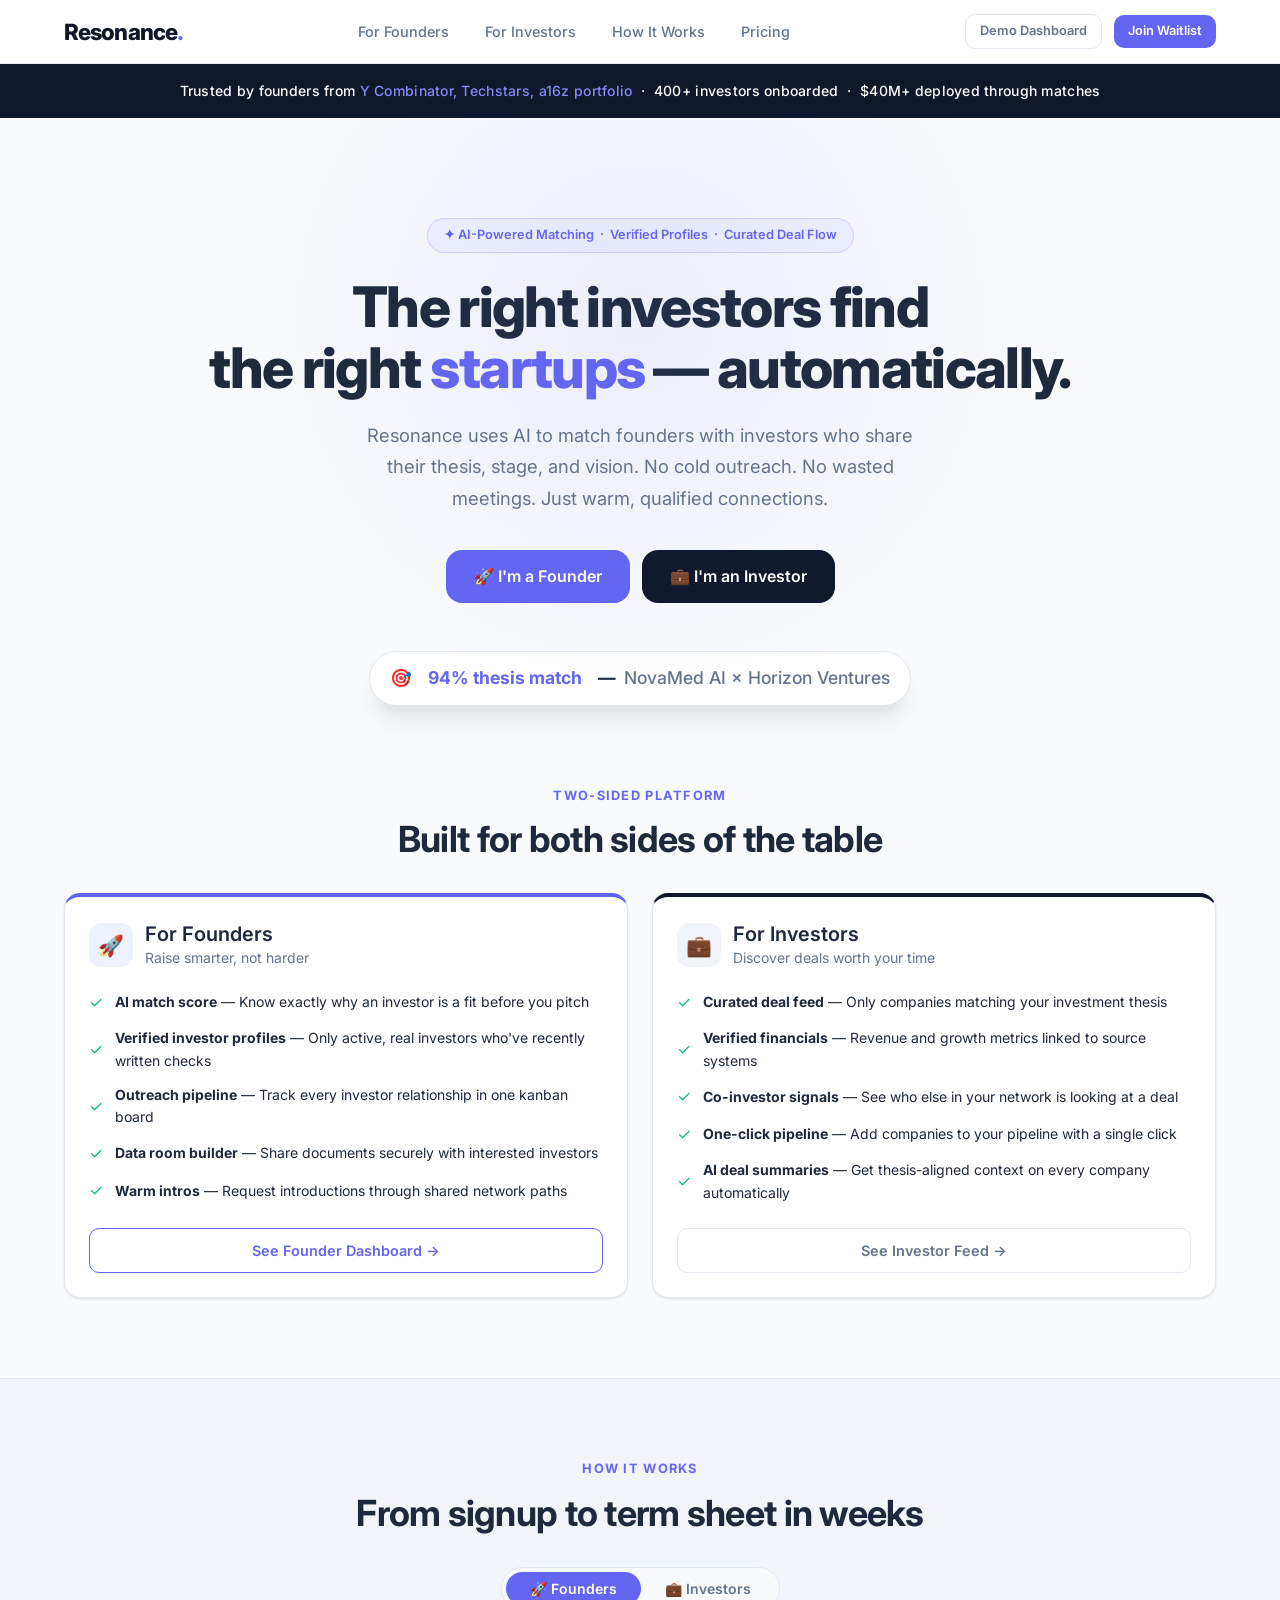
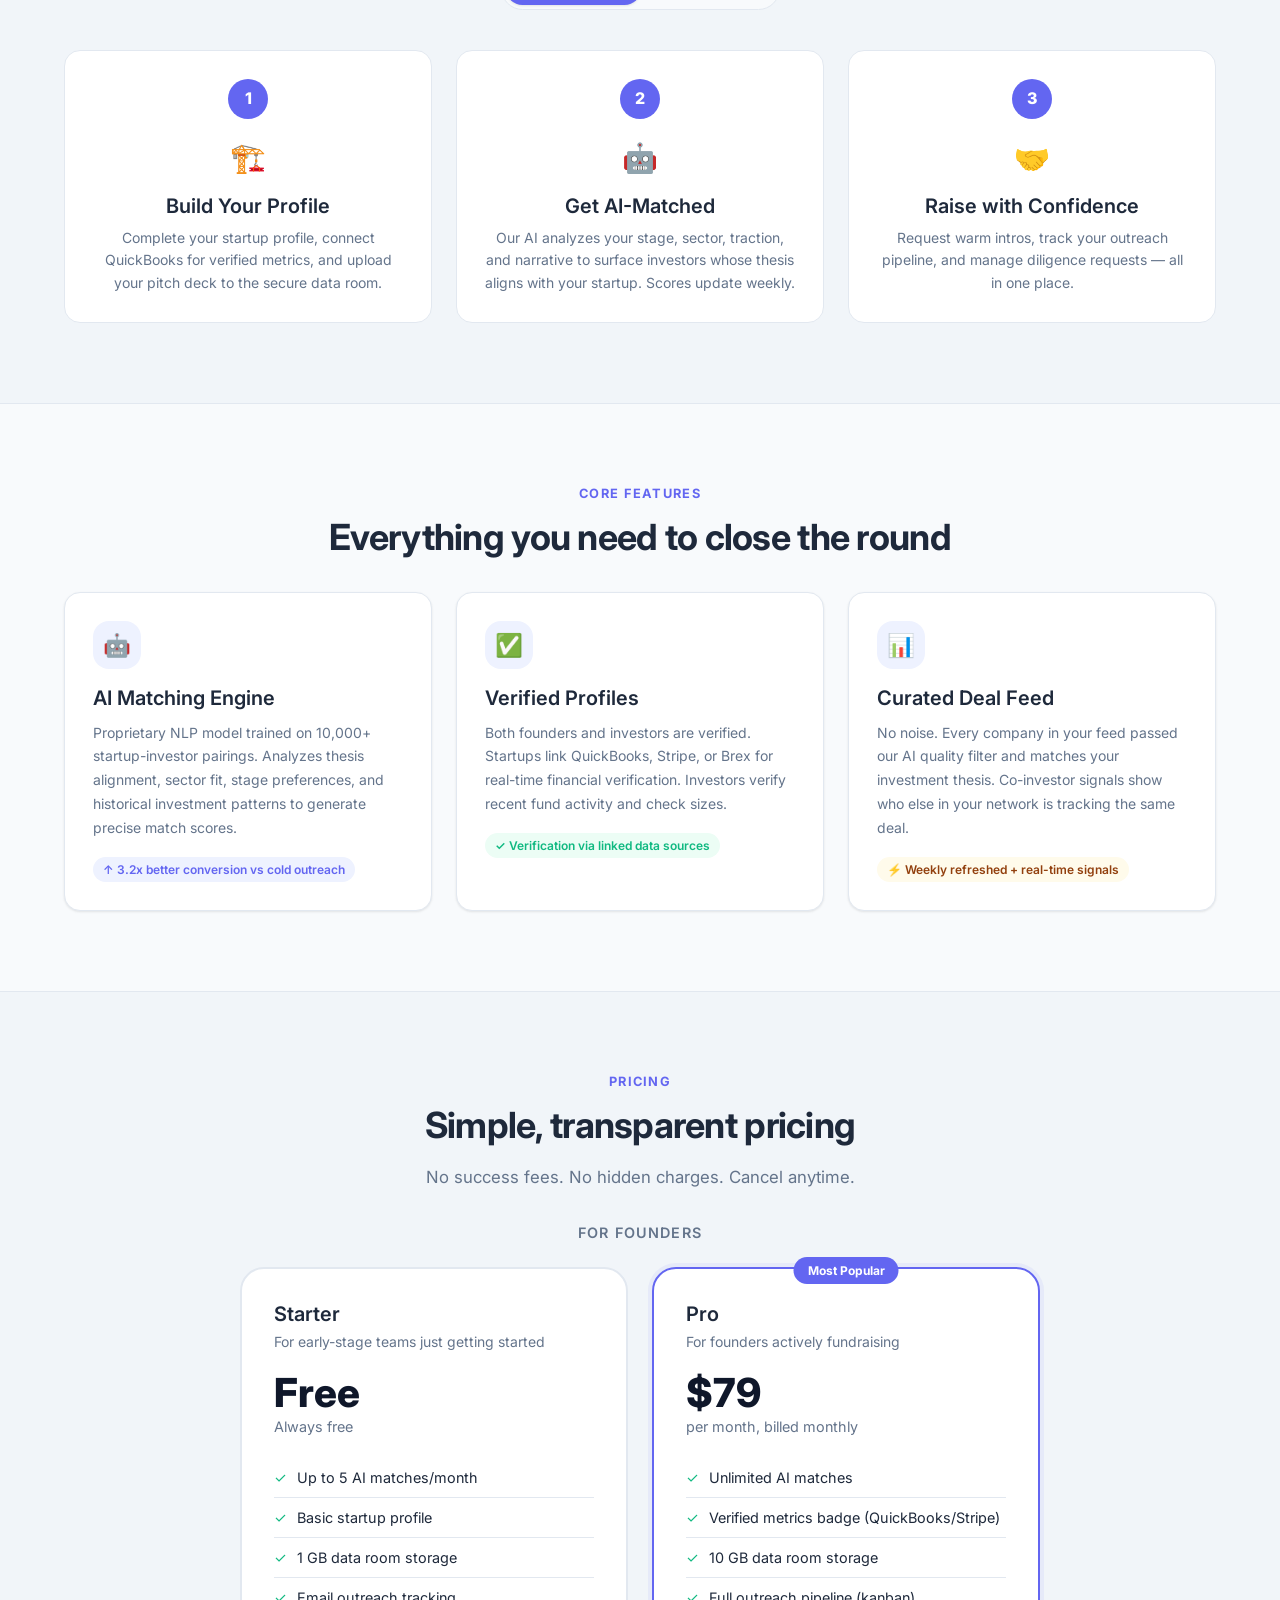
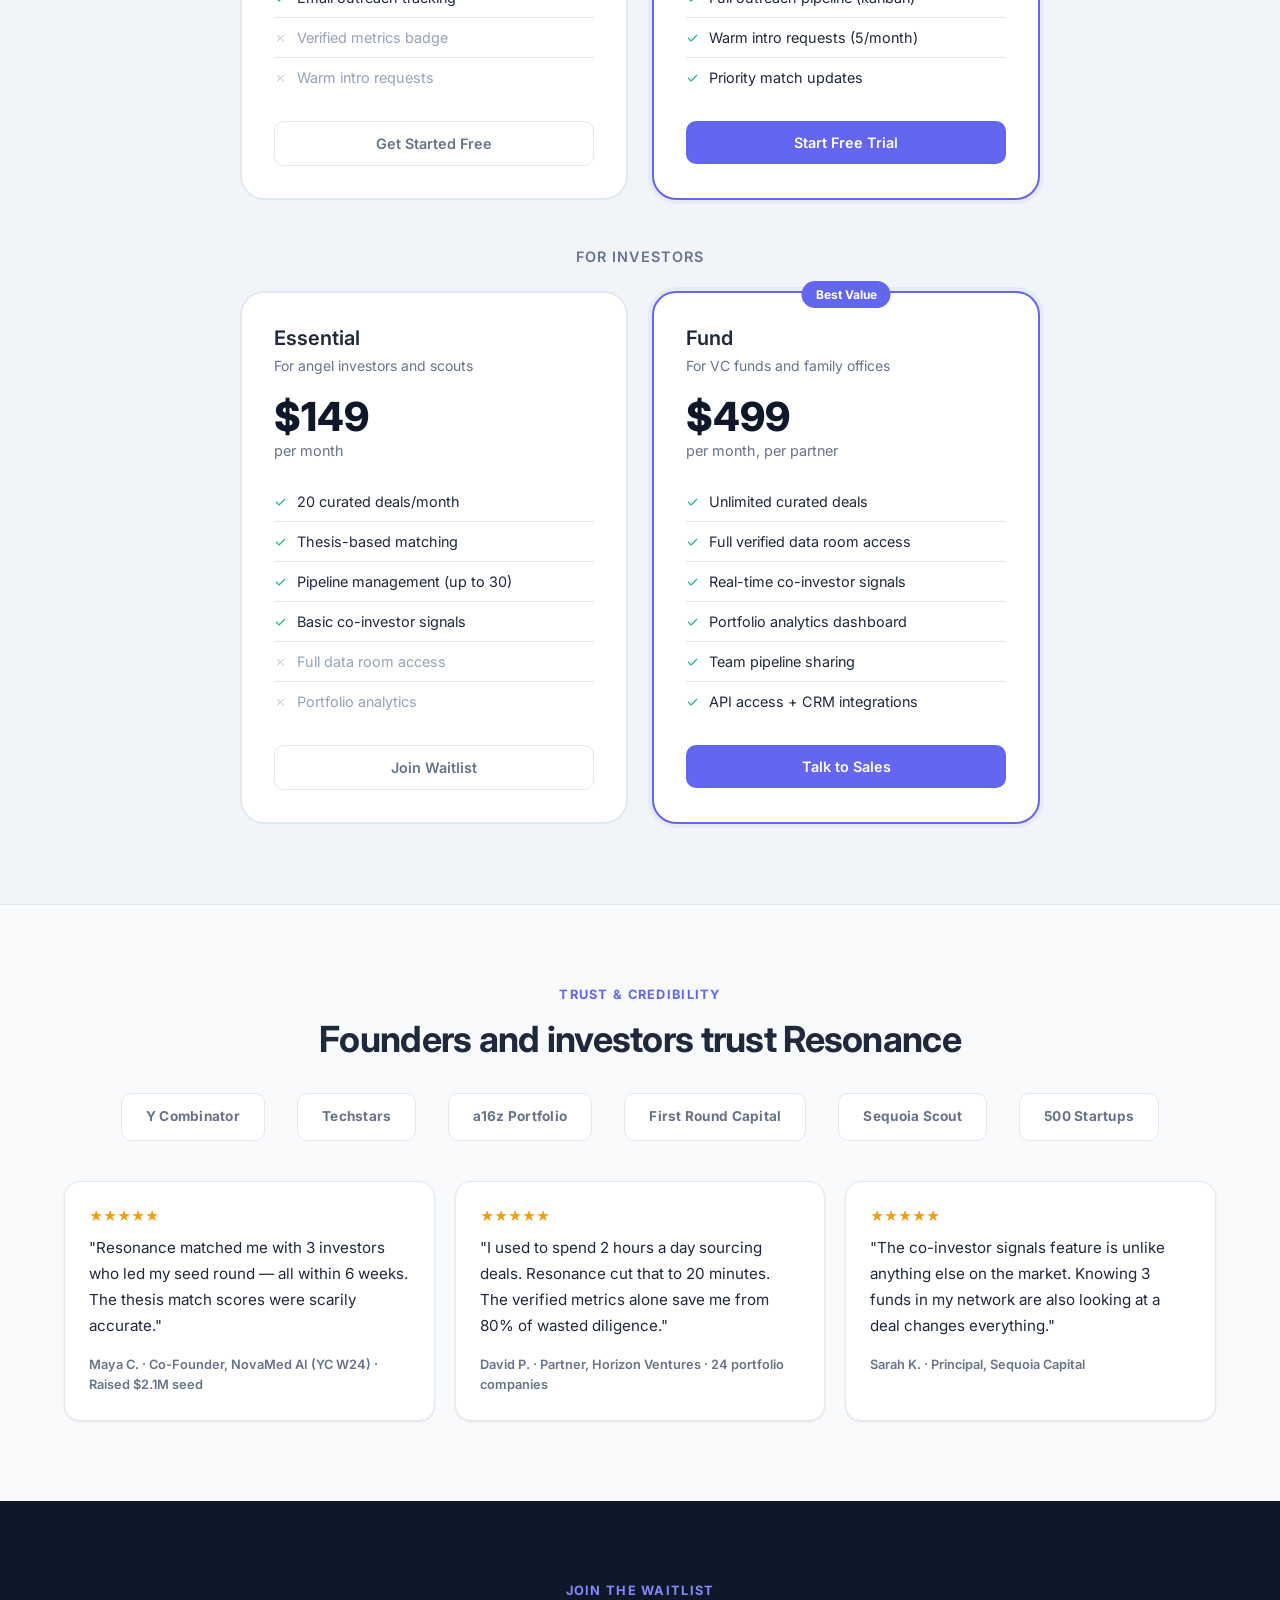
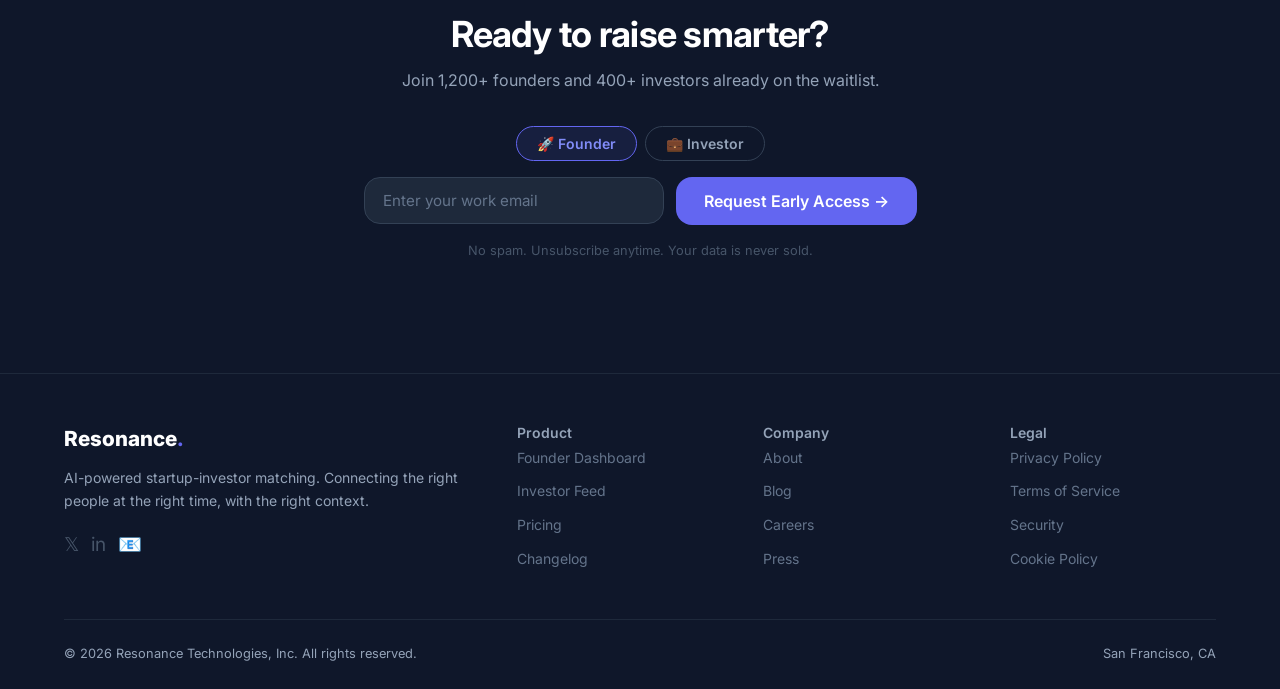
==== index.html @ 91c0ca00 "Initial commit: Resonance prototype" ====
<!DOCTYPE html>
<html lang="en">
<head>
  <meta charset="UTF-8" />
  <meta name="viewport" content="width=device-width, initial-scale=1.0" />
  <title>Resonance — AI-Powered Startup-Investor Matching</title>
  <link rel="stylesheet" href="css/styles.css" />
</head>
<body>

<!-- ====== NAVBAR ====== -->
<nav class="topnav">
  <div class="container topnav-inner">
    <a href="index.html" class="logo">Resonance<span>.</span></a>
    <div class="nav-links">
      <a href="#founders">For Founders</a>
      <a href="#investors">For Investors</a>
      <a href="#how-it-works">How It Works</a>
      <a href="#pricing">Pricing</a>
    </div>
    <div class="flex gap-3 items-center">
      <a href="founder-dashboard.html" class="btn btn-ghost btn-sm">Demo Dashboard</a>
      <a href="#waitlist" class="btn btn-primary btn-sm">Join Waitlist</a>
    </div>
  </div>
</nav>

<!-- ====== SOCIAL PROOF BAR ====== -->
<div class="social-proof">
  Trusted by founders from <span>Y Combinator, Techstars, a16z portfolio</span> &nbsp;·&nbsp; 400+ investors onboarded &nbsp;·&nbsp; $40M+ deployed through matches
</div>

<!-- ====== HERO ====== -->
<section class="hero">
  <div class="container">
    <div class="hero-badge">
      ✦ AI-Powered Matching &nbsp;·&nbsp; Verified Profiles &nbsp;·&nbsp; Curated Deal Flow
    </div>
    <h1 class="hero-headline">
      The right investors find<br/>
      the right <span class="highlight">startups</span> — automatically.
    </h1>
    <p class="hero-sub">
      Resonance uses AI to match founders with investors who share their thesis, stage, and vision. No cold outreach. No wasted meetings. Just warm, qualified connections.
    </p>
    <div class="hero-cta">
      <a href="founder-dashboard.html" class="btn btn-primary btn-lg">
        🚀 I'm a Founder
      </a>
      <a href="investor-feed.html" class="btn btn-primary-dark btn-lg">
        💼 I'm an Investor
      </a>
    </div>
    <div style="display:flex; justify-content:center;">
      <div class="match-badge-anim">
        🎯 &nbsp;<span style="color:#6366F1">94% thesis match</span>&nbsp; — <span style="font-weight:500; color:#64748B">NovaMed AI × Horizon Ventures</span>
      </div>
    </div>
  </div>
</section>

<!-- ====== TWO-SIDED VALUE PROPS ====== -->
<section class="section" id="founders" style="padding-top:0;">
  <div class="container">
    <div class="text-center mb-8">
      <div class="section-label">Two-sided platform</div>
      <h2 class="section-title">Built for both sides of the table</h2>
    </div>
    <div class="split-grid" id="investors">
      <!-- Founders Card -->
      <div class="card" style="border-top: 4px solid #6366F1;">
        <div style="display:flex; align-items:center; gap:12px; margin-bottom:20px;">
          <div style="width:44px;height:44px;background:#EEF2FF;border-radius:12px;display:flex;align-items:center;justify-content:center;font-size:1.3rem;">🚀</div>
          <div>
            <h3>For Founders</h3>
            <p class="text-muted text-sm">Raise smarter, not harder</p>
          </div>
        </div>
        <ul style="display:flex;flex-direction:column;gap:12px;">
          <li class="flex gap-3 items-center">
            <span style="color:#10B981;font-size:1rem;">✓</span>
            <span class="text-sm"><strong>AI match score</strong> — Know exactly why an investor is a fit before you pitch</span>
          </li>
          <li class="flex gap-3 items-center">
            <span style="color:#10B981;font-size:1rem;">✓</span>
            <span class="text-sm"><strong>Verified investor profiles</strong> — Only active, real investors who've recently written checks</span>
          </li>
          <li class="flex gap-3 items-center">
            <span style="color:#10B981;font-size:1rem;">✓</span>
            <span class="text-sm"><strong>Outreach pipeline</strong> — Track every investor relationship in one kanban board</span>
          </li>
          <li class="flex gap-3 items-center">
            <span style="color:#10B981;font-size:1rem;">✓</span>
            <span class="text-sm"><strong>Data room builder</strong> — Share documents securely with interested investors</span>
          </li>
          <li class="flex gap-3 items-center">
            <span style="color:#10B981;font-size:1rem;">✓</span>
            <span class="text-sm"><strong>Warm intros</strong> — Request introductions through shared network paths</span>
          </li>
        </ul>
        <div style="margin-top:24px;">
          <a href="founder-dashboard.html" class="btn btn-outline w-full" style="justify-content:center;">See Founder Dashboard →</a>
        </div>
      </div>

      <!-- Investors Card -->
      <div class="card" style="border-top: 4px solid #0F172A;">
        <div style="display:flex; align-items:center; gap:12px; margin-bottom:20px;">
          <div style="width:44px;height:44px;background:#F1F5F9;border-radius:12px;display:flex;align-items:center;justify-content:center;font-size:1.3rem;">💼</div>
          <div>
            <h3>For Investors</h3>
            <p class="text-muted text-sm">Discover deals worth your time</p>
          </div>
        </div>
        <ul style="display:flex;flex-direction:column;gap:12px;">
          <li class="flex gap-3 items-center">
            <span style="color:#10B981;font-size:1rem;">✓</span>
            <span class="text-sm"><strong>Curated deal feed</strong> — Only companies matching your investment thesis</span>
          </li>
          <li class="flex gap-3 items-center">
            <span style="color:#10B981;font-size:1rem;">✓</span>
            <span class="text-sm"><strong>Verified financials</strong> — Revenue and growth metrics linked to source systems</span>
          </li>
          <li class="flex gap-3 items-center">
            <span style="color:#10B981;font-size:1rem;">✓</span>
            <span class="text-sm"><strong>Co-investor signals</strong> — See who else in your network is looking at a deal</span>
          </li>
          <li class="flex gap-3 items-center">
            <span style="color:#10B981;font-size:1rem;">✓</span>
            <span class="text-sm"><strong>One-click pipeline</strong> — Add companies to your pipeline with a single click</span>
          </li>
          <li class="flex gap-3 items-center">
            <span style="color:#10B981;font-size:1rem;">✓</span>
            <span class="text-sm"><strong>AI deal summaries</strong> — Get thesis-aligned context on every company automatically</span>
          </li>
        </ul>
        <div style="margin-top:24px;">
          <a href="investor-feed.html" class="btn btn-ghost w-full" style="justify-content:center;">See Investor Feed →</a>
        </div>
      </div>
    </div>
  </div>
</section>

<!-- ====== HOW IT WORKS ====== -->
<section class="section" id="how-it-works" style="background:#F1F5F9; border-top:1px solid #E2E8F0; border-bottom:1px solid #E2E8F0;">
  <div class="container">
    <div class="text-center mb-8">
      <div class="section-label">How it works</div>
      <h2 class="section-title">From signup to term sheet in weeks</h2>
    </div>

    <div class="how-it-works-toggle">
      <button class="toggle-btn active" data-target="founder-steps">🚀 Founders</button>
      <button class="toggle-btn" data-target="investor-steps">💼 Investors</button>
    </div>

    <!-- Founder Steps -->
    <div class="how-steps steps-grid" id="founder-steps">
      <div class="step-card">
        <div class="step-number">1</div>
        <div style="font-size:1.8rem;margin-bottom:12px;">🏗️</div>
        <h3 style="margin-bottom:8px;">Build Your Profile</h3>
        <p class="text-sm text-muted">Complete your startup profile, connect QuickBooks for verified metrics, and upload your pitch deck to the secure data room.</p>
      </div>
      <div class="step-card">
        <div class="step-number">2</div>
        <div style="font-size:1.8rem;margin-bottom:12px;">🤖</div>
        <h3 style="margin-bottom:8px;">Get AI-Matched</h3>
        <p class="text-sm text-muted">Our AI analyzes your stage, sector, traction, and narrative to surface investors whose thesis aligns with your startup. Scores update weekly.</p>
      </div>
      <div class="step-card">
        <div class="step-number">3</div>
        <div style="font-size:1.8rem;margin-bottom:12px;">🤝</div>
        <h3 style="margin-bottom:8px;">Raise with Confidence</h3>
        <p class="text-sm text-muted">Request warm intros, track your outreach pipeline, and manage diligence requests — all in one place.</p>
      </div>
    </div>

    <!-- Investor Steps -->
    <div class="how-steps steps-grid hidden" id="investor-steps">
      <div class="step-card">
        <div class="step-number">1</div>
        <div style="font-size:1.8rem;margin-bottom:12px;">📋</div>
        <h3 style="margin-bottom:8px;">Define Your Thesis</h3>
        <p class="text-sm text-muted">Set your investment parameters: stage, sector, geography, check size, and deal preferences. Resonance learns your taste over time.</p>
      </div>
      <div class="step-card">
        <div class="step-number">2</div>
        <div style="font-size:1.8rem;margin-bottom:12px;">📥</div>
        <h3 style="margin-bottom:8px;">Receive Curated Deals</h3>
        <p class="text-sm text-muted">Each week your feed refreshes with pre-screened, thesis-matched startups. Verified financials mean no more unverified claims.</p>
      </div>
      <div class="step-card">
        <div class="step-number">3</div>
        <div style="font-size:1.8rem;margin-bottom:12px;">⚡</div>
        <h3 style="margin-bottom:8px;">Move Fast on Deals</h3>
        <p class="text-sm text-muted">One-click pipeline management, co-investor signals, and integrated data rooms let you go from discovery to term sheet faster than ever.</p>
      </div>
    </div>
  </div>
</section>

<!-- ====== FEATURES ====== -->
<section class="section">
  <div class="container">
    <div class="text-center mb-8">
      <div class="section-label">Core Features</div>
      <h2 class="section-title">Everything you need to close the round</h2>
    </div>
    <div class="feature-grid">
      <div class="feature-card">
        <div class="feature-icon">🤖</div>
        <h3 style="margin-bottom:10px;">AI Matching Engine</h3>
        <p class="text-sm text-muted" style="line-height:1.7;">Proprietary NLP model trained on 10,000+ startup-investor pairings. Analyzes thesis alignment, sector fit, stage preferences, and historical investment patterns to generate precise match scores.</p>
        <div class="mt-4">
          <span class="badge badge-accent">↑ 3.2x better conversion vs cold outreach</span>
        </div>
      </div>
      <div class="feature-card">
        <div class="feature-icon">✅</div>
        <h3 style="margin-bottom:10px;">Verified Profiles</h3>
        <p class="text-sm text-muted" style="line-height:1.7;">Both founders and investors are verified. Startups link QuickBooks, Stripe, or Brex for real-time financial verification. Investors verify recent fund activity and check sizes.</p>
        <div class="mt-4">
          <span class="badge badge-verified">✓ Verification via linked data sources</span>
        </div>
      </div>
      <div class="feature-card">
        <div class="feature-icon">📊</div>
        <h3 style="margin-bottom:10px;">Curated Deal Feed</h3>
        <p class="text-sm text-muted" style="line-height:1.7;">No noise. Every company in your feed passed our AI quality filter and matches your investment thesis. Co-investor signals show who else in your network is tracking the same deal.</p>
        <div class="mt-4">
          <span class="badge badge-amber">⚡ Weekly refreshed + real-time signals</span>
        </div>
      </div>
    </div>
  </div>
</section>

<!-- ====== PRICING ====== -->
<section class="section" id="pricing" style="background:#F1F5F9; border-top:1px solid #E2E8F0; border-bottom:1px solid #E2E8F0;">
  <div class="container">
    <div class="text-center mb-8">
      <div class="section-label">Pricing</div>
      <h2 class="section-title">Simple, transparent pricing</h2>
      <p class="section-sub" style="margin:0 auto;">No success fees. No hidden charges. Cancel anytime.</p>
    </div>

    <!-- Founder Pricing -->
    <div style="margin-bottom:48px;">
      <h3 style="text-align:center; margin-bottom:24px; color:#64748B; font-size:0.9rem; text-transform:uppercase; letter-spacing:0.08em;">For Founders</h3>
      <div class="pricing-grid">
        <div class="pricing-card">
          <div class="mb-4">
            <h3 style="margin-bottom:4px;">Starter</h3>
            <p class="text-muted text-sm">For early-stage teams just getting started</p>
          </div>
          <div style="margin:20px 0;">
            <span class="price-amount">Free</span>
            <p class="price-period">Always free</p>
          </div>
          <ul class="pricing-features mb-6">
            <li><span class="check">✓</span> Up to 5 AI matches/month</li>
            <li><span class="check">✓</span> Basic startup profile</li>
            <li><span class="check">✓</span> 1 GB data room storage</li>
            <li><span class="check">✓</span> Email outreach tracking</li>
            <li style="color:#94A3B8;"><span style="color:#CBD5E1;">✗</span> Verified metrics badge</li>
            <li style="color:#94A3B8;"><span style="color:#CBD5E1;">✗</span> Warm intro requests</li>
          </ul>
          <a href="#waitlist" class="btn btn-ghost w-full" style="justify-content:center;">Get Started Free</a>
        </div>

        <div class="pricing-card featured">
          <div class="pricing-badge">Most Popular</div>
          <div class="mb-4">
            <h3 style="margin-bottom:4px;">Pro</h3>
            <p class="text-muted text-sm">For founders actively fundraising</p>
          </div>
          <div style="margin:20px 0;">
            <span class="price-amount">$79</span>
            <p class="price-period">per month, billed monthly</p>
          </div>
          <ul class="pricing-features mb-6">
            <li><span class="check">✓</span> Unlimited AI matches</li>
            <li><span class="check">✓</span> Verified metrics badge (QuickBooks/Stripe)</li>
            <li><span class="check">✓</span> 10 GB data room storage</li>
            <li><span class="check">✓</span> Full outreach pipeline (kanban)</li>
            <li><span class="check">✓</span> Warm intro requests (5/month)</li>
            <li><span class="check">✓</span> Priority match updates</li>
          </ul>
          <a href="#waitlist" class="btn btn-primary w-full" style="justify-content:center;">Start Free Trial</a>
        </div>
      </div>
    </div>

    <!-- Investor Pricing -->
    <div>
      <h3 style="text-align:center; margin-bottom:24px; color:#64748B; font-size:0.9rem; text-transform:uppercase; letter-spacing:0.08em;">For Investors</h3>
      <div class="pricing-grid">
        <div class="pricing-card">
          <div class="mb-4">
            <h3 style="margin-bottom:4px;">Essential</h3>
            <p class="text-muted text-sm">For angel investors and scouts</p>
          </div>
          <div style="margin:20px 0;">
            <span class="price-amount">$149</span>
            <p class="price-period">per month</p>
          </div>
          <ul class="pricing-features mb-6">
            <li><span class="check">✓</span> 20 curated deals/month</li>
            <li><span class="check">✓</span> Thesis-based matching</li>
            <li><span class="check">✓</span> Pipeline management (up to 30)</li>
            <li><span class="check">✓</span> Basic co-investor signals</li>
            <li style="color:#94A3B8;"><span style="color:#CBD5E1;">✗</span> Full data room access</li>
            <li style="color:#94A3B8;"><span style="color:#CBD5E1;">✗</span> Portfolio analytics</li>
          </ul>
          <a href="#waitlist" class="btn btn-ghost w-full" style="justify-content:center;">Join Waitlist</a>
        </div>

        <div class="pricing-card featured">
          <div class="pricing-badge">Best Value</div>
          <div class="mb-4">
            <h3 style="margin-bottom:4px;">Fund</h3>
            <p class="text-muted text-sm">For VC funds and family offices</p>
          </div>
          <div style="margin:20px 0;">
            <span class="price-amount">$499</span>
            <p class="price-period">per month, per partner</p>
          </div>
          <ul class="pricing-features mb-6">
            <li><span class="check">✓</span> Unlimited curated deals</li>
            <li><span class="check">✓</span> Full verified data room access</li>
            <li><span class="check">✓</span> Real-time co-investor signals</li>
            <li><span class="check">✓</span> Portfolio analytics dashboard</li>
            <li><span class="check">✓</span> Team pipeline sharing</li>
            <li><span class="check">✓</span> API access + CRM integrations</li>
          </ul>
          <a href="#waitlist" class="btn btn-primary w-full" style="justify-content:center;">Talk to Sales</a>
        </div>
      </div>
    </div>
  </div>
</section>

<!-- ====== TRUST SECTION ====== -->
<section class="section">
  <div class="container">
    <div class="text-center mb-8">
      <div class="section-label">Trust & Credibility</div>
      <h2 class="section-title">Founders and investors trust Resonance</h2>
    </div>

    <div class="trust-logos">
      <div class="trust-logo-item">Y Combinator</div>
      <div class="trust-logo-item">Techstars</div>
      <div class="trust-logo-item">a16z Portfolio</div>
      <div class="trust-logo-item">First Round Capital</div>
      <div class="trust-logo-item">Sequoia Scout</div>
      <div class="trust-logo-item">500 Startups</div>
    </div>

    <div class="quotes-grid">
      <div class="quote-card">
        <div class="quote-stars">★★★★★</div>
        <p class="quote-text">"Resonance matched me with 3 investors who led my seed round — all within 6 weeks. The thesis match scores were scarily accurate."</p>
        <p class="quote-author">Maya C. · Co-Founder, NovaMed AI (YC W24) · Raised $2.1M seed</p>
      </div>
      <div class="quote-card">
        <div class="quote-stars">★★★★★</div>
        <p class="quote-text">"I used to spend 2 hours a day sourcing deals. Resonance cut that to 20 minutes. The verified metrics alone save me from 80% of wasted diligence."</p>
        <p class="quote-author">David P. · Partner, Horizon Ventures · 24 portfolio companies</p>
      </div>
      <div class="quote-card">
        <div class="quote-stars">★★★★★</div>
        <p class="quote-text">"The co-investor signals feature is unlike anything else on the market. Knowing 3 funds in my network are also looking at a deal changes everything."</p>
        <p class="quote-author">Sarah K. · Principal, Sequoia Capital</p>
      </div>
    </div>
  </div>
</section>

<!-- ====== WAITLIST CTA ====== -->
<section class="waitlist-section" id="waitlist">
  <div class="container">
    <div class="section-label" style="color:#818CF8;">Join the waitlist</div>
    <h2>Ready to raise smarter?</h2>
    <p>Join 1,200+ founders and 400+ investors already on the waitlist.</p>

    <div style="margin-bottom:16px;">
      <div class="waitlist-role-btns">
        <button class="waitlist-role-btn active">🚀 Founder</button>
        <button class="waitlist-role-btn">💼 Investor</button>
      </div>
    </div>

    <form id="waitlist-form" class="waitlist-form">
      <input
        type="email"
        class="waitlist-input"
        placeholder="Enter your work email"
        required
      />
      <button type="submit" class="btn btn-primary btn-lg">
        Request Early Access →
      </button>
    </form>

    <p style="margin-top:16px; font-size:0.8rem; color:#475569;">
      No spam. Unsubscribe anytime. Your data is never sold.
    </p>
  </div>
</section>

<!-- ====== FOOTER ====== -->
<footer class="footer">
  <div class="container">
    <div class="footer-grid">
      <div>
        <div class="footer-logo">Resonance<span>.</span></div>
        <p class="footer-desc">AI-powered startup-investor matching. Connecting the right people at the right time, with the right context.</p>
        <div class="flex gap-3">
          <a href="#" style="color:#475569;font-size:1.2rem;">𝕏</a>
          <a href="#" style="color:#475569;font-size:1.2rem;">in</a>
          <a href="#" style="color:#475569;font-size:1.2rem;">📧</a>
        </div>
      </div>
      <div>
        <h5>Product</h5>
        <ul class="footer-links">
          <li><a href="founder-dashboard.html">Founder Dashboard</a></li>
          <li><a href="investor-feed.html">Investor Feed</a></li>
          <li><a href="#pricing">Pricing</a></li>
          <li><a href="#">Changelog</a></li>
        </ul>
      </div>
      <div>
        <h5>Company</h5>
        <ul class="footer-links">
          <li><a href="#">About</a></li>
          <li><a href="#">Blog</a></li>
          <li><a href="#">Careers</a></li>
          <li><a href="#">Press</a></li>
        </ul>
      </div>
      <div>
        <h5>Legal</h5>
        <ul class="footer-links">
          <li><a href="#">Privacy Policy</a></li>
          <li><a href="#">Terms of Service</a></li>
          <li><a href="#">Security</a></li>
          <li><a href="#">Cookie Policy</a></li>
        </ul>
      </div>
    </div>
    <div class="footer-bottom">
      <span>© 2026 Resonance Technologies, Inc. All rights reserved.</span>
      <span>San Francisco, CA</span>
    </div>
  </div>
</footer>

<script src="js/app.js"></script>
</body>
</html>
---- css/styles.css ----
/* =========================================
   RESONANCE DESIGN SYSTEM — styles.css
   ========================================= */

/* --- Imports & Variables --- */
@import url('https://fonts.googleapis.com/css2?family=Inter:wght@300;400;500;600;700;800&display=swap');

:root {
  --color-primary: #0F172A;
  --color-accent: #6366F1;
  --color-accent-light: #818CF8;
  --color-accent-bg: #EEF2FF;
  --color-verified: #10B981;
  --color-verified-bg: #ECFDF5;
  --color-amber: #F59E0B;
  --color-amber-bg: #FFFBEB;
  --color-danger: #EF4444;
  --color-bg: #F8FAFC;
  --color-card: #FFFFFF;
  --color-border: #E2E8F0;
  --color-text: #1E293B;
  --color-text-muted: #64748B;
  --color-text-light: #94A3B8;

  --shadow-sm: 0 1px 3px rgba(0,0,0,0.06), 0 1px 2px rgba(0,0,0,0.04);
  --shadow-md: 0 4px 6px -1px rgba(0,0,0,0.07), 0 2px 4px -1px rgba(0,0,0,0.05);
  --shadow-lg: 0 10px 15px -3px rgba(0,0,0,0.08), 0 4px 6px -2px rgba(0,0,0,0.04);
  --shadow-xl: 0 20px 25px -5px rgba(0,0,0,0.08), 0 10px 10px -5px rgba(0,0,0,0.03);

  --radius-sm: 6px;
  --radius-md: 10px;
  --radius-lg: 16px;
  --radius-xl: 24px;
  --radius-full: 9999px;

  --sidebar-width: 240px;
  --topnav-height: 64px;
}

/* --- Reset & Base --- */
*, *::before, *::after { box-sizing: border-box; margin: 0; padding: 0; }

html { scroll-behavior: smooth; }

body {
  font-family: 'Inter', -apple-system, BlinkMacSystemFont, sans-serif;
  background: var(--color-bg);
  color: var(--color-text);
  line-height: 1.6;
  -webkit-font-smoothing: antialiased;
}

a { color: inherit; text-decoration: none; }
ul { list-style: none; }
img { display: block; max-width: 100%; }
button { cursor: pointer; font-family: inherit; }
input, textarea, select { font-family: inherit; }

/* --- Typography --- */
h1 { font-size: clamp(2rem, 5vw, 3.5rem); font-weight: 800; line-height: 1.1; letter-spacing: -0.03em; }
h2 { font-size: clamp(1.5rem, 3vw, 2.25rem); font-weight: 700; line-height: 1.2; letter-spacing: -0.02em; }
h3 { font-size: 1.25rem; font-weight: 600; line-height: 1.3; }
h4 { font-size: 1rem; font-weight: 600; }
h5 { font-size: 0.875rem; font-weight: 600; }

.text-muted { color: var(--color-text-muted); }
.text-light { color: var(--color-text-light); }
.text-accent { color: var(--color-accent); }
.text-verified { color: var(--color-verified); }
.text-amber { color: var(--color-amber); }
.text-sm { font-size: 0.875rem; }
.text-xs { font-size: 0.75rem; }
.font-semibold { font-weight: 600; }
.font-bold { font-weight: 700; }

/* --- Layout Utilities --- */
.container { max-width: 1200px; margin: 0 auto; padding: 0 24px; }
.container-wide { max-width: 1400px; margin: 0 auto; padding: 0 24px; }
.flex { display: flex; }
.flex-col { flex-direction: column; }
.items-center { align-items: center; }
.justify-center { justify-content: center; }
.justify-between { justify-content: space-between; }
.gap-2 { gap: 8px; }
.gap-3 { gap: 12px; }
.gap-4 { gap: 16px; }
.gap-6 { gap: 24px; }
.gap-8 { gap: 32px; }
.grid { display: grid; }
.w-full { width: 100%; }

/* --- Buttons --- */
.btn {
  display: inline-flex;
  align-items: center;
  justify-content: center;
  gap: 8px;
  padding: 10px 20px;
  border-radius: var(--radius-md);
  font-size: 0.9rem;
  font-weight: 600;
  border: none;
  transition: all 0.2s ease;
  white-space: nowrap;
}

.btn-primary {
  background: var(--color-accent);
  color: white;
}
.btn-primary:hover { background: #4F46E5; transform: translateY(-1px); box-shadow: var(--shadow-md); }

.btn-primary-dark {
  background: var(--color-primary);
  color: white;
}
.btn-primary-dark:hover { background: #1E293B; transform: translateY(-1px); box-shadow: var(--shadow-md); }

.btn-outline {
  background: transparent;
  color: var(--color-accent);
  border: 1.5px solid var(--color-accent);
}
.btn-outline:hover { background: var(--color-accent-bg); transform: translateY(-1px); }

.btn-ghost {
  background: transparent;
  color: var(--color-text-muted);
  border: 1.5px solid var(--color-border);
}
.btn-ghost:hover { background: var(--color-bg); color: var(--color-text); }

.btn-danger {
  background: #FEF2F2;
  color: var(--color-danger);
  border: 1.5px solid #FECACA;
}
.btn-danger:hover { background: #FEE2E2; }

.btn-lg { padding: 14px 28px; font-size: 1rem; border-radius: var(--radius-lg); }
.btn-sm { padding: 6px 14px; font-size: 0.8rem; }
.btn-xs { padding: 4px 10px; font-size: 0.75rem; border-radius: var(--radius-sm); }

/* --- Cards --- */
.card {
  background: var(--color-card);
  border-radius: var(--radius-lg);
  border: 1px solid var(--color-border);
  box-shadow: var(--shadow-sm);
  padding: 24px;
}

.card-hover:hover {
  box-shadow: var(--shadow-lg);
  transform: translateY(-2px);
  transition: all 0.2s ease;
}

/* --- Badges --- */
.badge {
  display: inline-flex;
  align-items: center;
  gap: 4px;
  padding: 3px 10px;
  border-radius: var(--radius-full);
  font-size: 0.75rem;
  font-weight: 600;
}

.badge-accent { background: var(--color-accent-bg); color: var(--color-accent); }
.badge-verified { background: var(--color-verified-bg); color: var(--color-verified); }
.badge-amber { background: var(--color-amber-bg); color: #92400E; }
.badge-gray { background: #F1F5F9; color: var(--color-text-muted); }
.badge-dark { background: var(--color-primary); color: white; }
.badge-danger { background: #FEF2F2; color: var(--color-danger); }

/* --- Match Score --- */
.match-score {
  display: inline-flex;
  align-items: center;
  gap: 6px;
  padding: 5px 12px;
  border-radius: var(--radius-full);
  font-size: 0.85rem;
  font-weight: 700;
}

.match-score-high { background: #ECFDF5; color: #065F46; }
.match-score-mid { background: #FFFBEB; color: #92400E; }
.match-score-low { background: #F1F5F9; color: #475569; }

/* --- Top Navigation (Landing) --- */
.topnav {
  position: sticky;
  top: 0;
  z-index: 100;
  background: rgba(255,255,255,0.92);
  backdrop-filter: blur(12px);
  border-bottom: 1px solid var(--color-border);
  height: var(--topnav-height);
}

.topnav-inner {
  display: flex;
  align-items: center;
  justify-content: space-between;
  height: 100%;
}

.logo {
  font-size: 1.4rem;
  font-weight: 800;
  color: var(--color-primary);
  letter-spacing: -0.04em;
}
.logo span { color: var(--color-accent); }

.nav-links {
  display: flex;
  align-items: center;
  gap: 8px;
}

.nav-links a {
  padding: 6px 14px;
  border-radius: var(--radius-md);
  font-size: 0.9rem;
  font-weight: 500;
  color: var(--color-text-muted);
  transition: all 0.15s;
}
.nav-links a:hover { color: var(--color-text); background: var(--color-bg); }

/* --- App Layout (Dashboard/Feed) --- */
.app-layout {
  display: flex;
  min-height: 100vh;
}

.sidebar {
  width: var(--sidebar-width);
  background: var(--color-card);
  border-right: 1px solid var(--color-border);
  display: flex;
  flex-direction: column;
  position: fixed;
  top: 0;
  left: 0;
  height: 100vh;
  z-index: 50;
  overflow-y: auto;
}

.sidebar-header {
  padding: 20px 20px 16px;
  border-bottom: 1px solid var(--color-border);
}

.sidebar-nav {
  padding: 12px 12px;
  flex: 1;
}

.sidebar-nav-item {
  display: flex;
  align-items: center;
  gap: 10px;
  padding: 10px 12px;
  border-radius: var(--radius-md);
  font-size: 0.875rem;
  font-weight: 500;
  color: var(--color-text-muted);
  transition: all 0.15s;
  margin-bottom: 2px;
  cursor: pointer;
}
.sidebar-nav-item:hover { background: var(--color-bg); color: var(--color-text); }
.sidebar-nav-item.active { background: var(--color-accent-bg); color: var(--color-accent); font-weight: 600; }
.sidebar-nav-item .icon { font-size: 1.1rem; width: 20px; text-align: center; }

.sidebar-footer {
  padding: 16px 12px;
  border-top: 1px solid var(--color-border);
}

.sidebar-user {
  display: flex;
  align-items: center;
  gap: 10px;
  padding: 8px 12px;
  border-radius: var(--radius-md);
  cursor: pointer;
}
.sidebar-user:hover { background: var(--color-bg); }

.avatar {
  width: 36px;
  height: 36px;
  border-radius: var(--radius-full);
  background: var(--color-accent);
  color: white;
  display: flex;
  align-items: center;
  justify-content: center;
  font-weight: 700;
  font-size: 0.875rem;
  flex-shrink: 0;
}

.avatar-lg {
  width: 56px;
  height: 56px;
  font-size: 1.25rem;
}

.avatar-xl {
  width: 80px;
  height: 80px;
  font-size: 2rem;
}

.main-content {
  margin-left: var(--sidebar-width);
  flex: 1;
  min-height: 100vh;
  overflow-x: hidden;
}

.page-header {
  background: var(--color-card);
  border-bottom: 1px solid var(--color-border);
  padding: 20px 32px;
  display: flex;
  align-items: center;
  justify-content: space-between;
  gap: 16px;
  flex-wrap: wrap;
}

.page-body {
  padding: 28px 32px;
}

/* --- Stats Cards --- */
.stats-grid {
  display: grid;
  grid-template-columns: repeat(auto-fit, minmax(180px, 1fr));
  gap: 16px;
  margin-bottom: 28px;
}

.stat-card {
  background: var(--color-card);
  border: 1px solid var(--color-border);
  border-radius: var(--radius-lg);
  padding: 20px;
  box-shadow: var(--shadow-sm);
}

.stat-value {
  font-size: 2rem;
  font-weight: 800;
  color: var(--color-primary);
  line-height: 1;
  margin-bottom: 4px;
}

.stat-label {
  font-size: 0.8rem;
  color: var(--color-text-muted);
  font-weight: 500;
}

.stat-change {
  font-size: 0.75rem;
  color: var(--color-verified);
  font-weight: 600;
  margin-top: 6px;
}

/* --- Filter Bar --- */
.filter-bar {
  display: flex;
  align-items: center;
  gap: 10px;
  flex-wrap: wrap;
  padding: 12px 0;
}

.filter-select {
  padding: 8px 14px;
  border-radius: var(--radius-md);
  border: 1.5px solid var(--color-border);
  background: var(--color-card);
  font-size: 0.875rem;
  font-weight: 500;
  color: var(--color-text);
  cursor: pointer;
  transition: border-color 0.15s;
}
.filter-select:focus { outline: none; border-color: var(--color-accent); }

.filter-pill {
  padding: 6px 14px;
  border-radius: var(--radius-full);
  border: 1.5px solid var(--color-border);
  background: var(--color-card);
  font-size: 0.8rem;
  font-weight: 500;
  color: var(--color-text-muted);
  cursor: pointer;
  transition: all 0.15s;
}
.filter-pill:hover, .filter-pill.active {
  background: var(--color-accent-bg);
  border-color: var(--color-accent);
  color: var(--color-accent);
}

/* --- Feed Cards --- */
.feed-card {
  background: var(--color-card);
  border: 1px solid var(--color-border);
  border-radius: var(--radius-lg);
  padding: 22px 24px;
  box-shadow: var(--shadow-sm);
  transition: all 0.2s ease;
  margin-bottom: 12px;
}
.feed-card:hover { box-shadow: var(--shadow-md); border-color: #CBD5E1; }

/* --- Tabs --- */
.tabs {
  display: flex;
  border-bottom: 2px solid var(--color-border);
  margin-bottom: 24px;
  gap: 4px;
}

.tab {
  padding: 10px 20px;
  font-size: 0.9rem;
  font-weight: 500;
  color: var(--color-text-muted);
  cursor: pointer;
  border-bottom: 2px solid transparent;
  margin-bottom: -2px;
  transition: all 0.15s;
  background: none;
  border-top: none;
  border-left: none;
  border-right: none;
}
.tab:hover { color: var(--color-text); }
.tab.active { color: var(--color-accent); border-bottom-color: var(--color-accent); font-weight: 600; }

.tab-content { display: none; }
.tab-content.active { display: block; }

/* --- Kanban --- */
.kanban {
  display: grid;
  grid-template-columns: repeat(4, 1fr);
  gap: 16px;
  overflow-x: auto;
  padding-bottom: 8px;
}

.kanban-col {
  background: var(--color-bg);
  border-radius: var(--radius-lg);
  border: 1px solid var(--color-border);
  min-width: 180px;
}

.kanban-col-header {
  padding: 14px 16px 10px;
  display: flex;
  align-items: center;
  justify-content: space-between;
  border-bottom: 1px solid var(--color-border);
}

.kanban-col-body { padding: 12px; }

.kanban-card {
  background: var(--color-card);
  border: 1px solid var(--color-border);
  border-radius: var(--radius-md);
  padding: 12px;
  margin-bottom: 8px;
  box-shadow: var(--shadow-sm);
  font-size: 0.875rem;
}
.kanban-card:last-child { margin-bottom: 0; }

/* --- Progress Bar --- */
.progress-bar {
  width: 100%;
  height: 6px;
  background: var(--color-border);
  border-radius: var(--radius-full);
  overflow: hidden;
}
.progress-fill {
  height: 100%;
  background: var(--color-accent);
  border-radius: var(--radius-full);
  transition: width 0.3s ease;
}
.progress-fill.green { background: var(--color-verified); }
.progress-fill.amber { background: var(--color-amber); }

/* --- Checklist --- */
.checklist-item {
  display: flex;
  align-items: center;
  gap: 12px;
  padding: 10px 0;
  border-bottom: 1px solid var(--color-border);
  font-size: 0.875rem;
}
.checklist-item:last-child { border-bottom: none; }

.check-icon {
  width: 22px;
  height: 22px;
  border-radius: var(--radius-full);
  display: flex;
  align-items: center;
  justify-content: center;
  flex-shrink: 0;
  font-size: 0.7rem;
}
.check-icon.done { background: var(--color-verified-bg); color: var(--color-verified); }
.check-icon.pending { background: #F1F5F9; color: var(--color-text-light); border: 1.5px dashed var(--color-border); }

/* --- Hero Section --- */
.hero {
  padding: 100px 0 80px;
  text-align: center;
  position: relative;
  overflow: hidden;
}

.hero::before {
  content: '';
  position: absolute;
  top: -200px;
  left: 50%;
  transform: translateX(-50%);
  width: 800px;
  height: 800px;
  background: radial-gradient(circle, rgba(99,102,241,0.08) 0%, transparent 70%);
  pointer-events: none;
}

.hero-badge {
  display: inline-flex;
  align-items: center;
  gap: 8px;
  padding: 6px 16px;
  background: var(--color-accent-bg);
  border-radius: var(--radius-full);
  font-size: 0.8rem;
  font-weight: 600;
  color: var(--color-accent);
  margin-bottom: 24px;
  border: 1px solid rgba(99,102,241,0.2);
}

.hero-headline { margin-bottom: 20px; }
.hero-headline .highlight { color: var(--color-accent); }

.hero-sub {
  font-size: 1.15rem;
  color: var(--color-text-muted);
  max-width: 560px;
  margin: 0 auto 36px;
  line-height: 1.7;
}

.hero-cta {
  display: flex;
  align-items: center;
  justify-content: center;
  gap: 12px;
  flex-wrap: wrap;
}

/* Animated Match Score Badge */
.match-badge-anim {
  display: inline-flex;
  align-items: center;
  gap: 8px;
  padding: 12px 20px;
  background: white;
  border-radius: var(--radius-full);
  box-shadow: var(--shadow-xl);
  border: 1px solid var(--color-border);
  font-weight: 700;
  font-size: 1.1rem;
  margin-top: 48px;
  animation: float 3s ease-in-out infinite;
}

@keyframes float {
  0%, 100% { transform: translateY(0); }
  50% { transform: translateY(-8px); }
}

/* --- Social Proof Bar --- */
.social-proof {
  background: var(--color-primary);
  color: white;
  padding: 16px 0;
  text-align: center;
  font-size: 0.875rem;
  font-weight: 500;
  letter-spacing: 0.02em;
}
.social-proof span { color: var(--color-accent-light); }

/* --- Section Styles --- */
.section { padding: 80px 0; }
.section-sm { padding: 48px 0; }
.section-label {
  font-size: 0.8rem;
  font-weight: 700;
  color: var(--color-accent);
  text-transform: uppercase;
  letter-spacing: 0.1em;
  margin-bottom: 12px;
}
.section-title { margin-bottom: 16px; }
.section-sub { font-size: 1.05rem; color: var(--color-text-muted); max-width: 500px; line-height: 1.7; }

/* --- Two-col split --- */
.split-grid {
  display: grid;
  grid-template-columns: 1fr 1fr;
  gap: 24px;
}

/* --- Feature Cards --- */
.feature-grid {
  display: grid;
  grid-template-columns: repeat(auto-fit, minmax(280px, 1fr));
  gap: 24px;
}

.feature-card {
  background: var(--color-card);
  border: 1px solid var(--color-border);
  border-radius: var(--radius-lg);
  padding: 28px;
  box-shadow: var(--shadow-sm);
  transition: all 0.2s ease;
}
.feature-card:hover { box-shadow: var(--shadow-lg); transform: translateY(-3px); }

.feature-icon {
  width: 48px;
  height: 48px;
  background: var(--color-accent-bg);
  border-radius: var(--radius-lg);
  display: flex;
  align-items: center;
  justify-content: center;
  font-size: 1.4rem;
  margin-bottom: 16px;
}

/* --- Pricing --- */
.pricing-grid {
  display: grid;
  grid-template-columns: repeat(auto-fit, minmax(280px, 1fr));
  gap: 24px;
  max-width: 800px;
  margin: 0 auto;
}

.pricing-card {
  background: var(--color-card);
  border: 2px solid var(--color-border);
  border-radius: var(--radius-xl);
  padding: 32px;
  position: relative;
  transition: all 0.2s;
}
.pricing-card.featured {
  border-color: var(--color-accent);
  box-shadow: 0 0 0 4px rgba(99,102,241,0.08);
}

.pricing-badge {
  position: absolute;
  top: -12px;
  left: 50%;
  transform: translateX(-50%);
  background: var(--color-accent);
  color: white;
  padding: 4px 14px;
  border-radius: var(--radius-full);
  font-size: 0.75rem;
  font-weight: 700;
}

.price-amount {
  font-size: 2.5rem;
  font-weight: 800;
  color: var(--color-primary);
  line-height: 1;
}
.price-period { font-size: 0.9rem; color: var(--color-text-muted); }

.pricing-features li {
  display: flex;
  align-items: flex-start;
  gap: 10px;
  padding: 8px 0;
  font-size: 0.9rem;
  border-bottom: 1px solid var(--color-border);
}
.pricing-features li:last-child { border-bottom: none; }
.pricing-features .check { color: var(--color-verified); font-size: 0.9rem; }

/* --- How It Works Toggle --- */
.how-it-works-toggle {
  display: flex;
  background: var(--color-bg);
  border: 1.5px solid var(--color-border);
  border-radius: var(--radius-full);
  padding: 4px;
  width: fit-content;
  margin: 0 auto 40px;
}

.toggle-btn {
  padding: 8px 24px;
  border-radius: var(--radius-full);
  font-size: 0.875rem;
  font-weight: 600;
  border: none;
  background: transparent;
  color: var(--color-text-muted);
  transition: all 0.2s;
}
.toggle-btn.active {
  background: var(--color-accent);
  color: white;
  box-shadow: var(--shadow-sm);
}

.steps-grid {
  display: grid;
  grid-template-columns: repeat(3, 1fr);
  gap: 24px;
}

.step-card {
  text-align: center;
  padding: 28px;
  background: var(--color-card);
  border-radius: var(--radius-lg);
  border: 1px solid var(--color-border);
  position: relative;
}

.step-number {
  width: 40px;
  height: 40px;
  border-radius: var(--radius-full);
  background: var(--color-accent);
  color: white;
  display: flex;
  align-items: center;
  justify-content: center;
  font-weight: 800;
  font-size: 1rem;
  margin: 0 auto 16px;
}

/* --- Waitlist Form --- */
.waitlist-section {
  background: var(--color-primary);
  padding: 80px 0;
  text-align: center;
}
.waitlist-section h2 { color: white; margin-bottom: 12px; }
.waitlist-section p { color: #94A3B8; margin-bottom: 32px; }

.waitlist-form {
  display: flex;
  gap: 12px;
  justify-content: center;
  flex-wrap: wrap;
  align-items: flex-start;
}

.waitlist-input {
  padding: 13px 18px;
  border-radius: var(--radius-lg);
  border: 1.5px solid #334155;
  background: #1E293B;
  color: white;
  font-size: 0.95rem;
  width: 300px;
  transition: border-color 0.15s;
}
.waitlist-input::placeholder { color: #64748B; }
.waitlist-input:focus { outline: none; border-color: var(--color-accent); }

.waitlist-role-btns {
  display: flex;
  gap: 8px;
  justify-content: center;
  margin-bottom: 16px;
}
.waitlist-role-btn {
  padding: 8px 20px;
  border-radius: var(--radius-full);
  border: 1.5px solid #334155;
  background: transparent;
  color: #94A3B8;
  font-size: 0.875rem;
  font-weight: 600;
  transition: all 0.15s;
}
.waitlist-role-btn.active, .waitlist-role-btn:hover {
  border-color: var(--color-accent);
  color: var(--color-accent-light);
  background: rgba(99,102,241,0.1);
}

/* --- Footer --- */
.footer {
  background: var(--color-primary);
  color: #94A3B8;
  padding: 48px 0 24px;
  border-top: 1px solid #1E293B;
}

.footer-grid {
  display: grid;
  grid-template-columns: 2fr 1fr 1fr 1fr;
  gap: 40px;
  margin-bottom: 40px;
}

.footer-logo { font-size: 1.3rem; font-weight: 800; color: white; margin-bottom: 10px; }
.footer-logo span { color: var(--color-accent); }
.footer-desc { font-size: 0.875rem; line-height: 1.7; margin-bottom: 16px; }

.footer-col h5 { color: white; font-size: 0.85rem; text-transform: uppercase; letter-spacing: 0.05em; margin-bottom: 14px; }
.footer-links li { margin-bottom: 8px; }
.footer-links a { font-size: 0.875rem; color: #64748B; transition: color 0.15s; }
.footer-links a:hover { color: white; }

.footer-bottom {
  padding-top: 24px;
  border-top: 1px solid #1E293B;
  display: flex;
  align-items: center;
  justify-content: space-between;
  font-size: 0.8rem;
}

/* --- Trust section --- */
.trust-logos {
  display: flex;
  align-items: center;
  justify-content: center;
  gap: 32px;
  flex-wrap: wrap;
}

.trust-logo-item {
  padding: 12px 24px;
  background: var(--color-card);
  border: 1px solid var(--color-border);
  border-radius: var(--radius-md);
  font-size: 0.85rem;
  font-weight: 700;
  color: var(--color-text-muted);
  letter-spacing: 0.02em;
}

.quotes-grid {
  display: grid;
  grid-template-columns: repeat(auto-fit, minmax(260px, 1fr));
  gap: 20px;
  margin-top: 40px;
}

.quote-card {
  background: var(--color-card);
  border: 1px solid var(--color-border);
  border-radius: var(--radius-lg);
  padding: 24px;
  box-shadow: var(--shadow-sm);
}
.quote-text { font-size: 0.95rem; line-height: 1.7; margin-bottom: 16px; color: var(--color-text); }
.quote-author { font-size: 0.8rem; font-weight: 600; color: var(--color-text-muted); }
.quote-stars { color: var(--color-amber); font-size: 0.85rem; margin-bottom: 8px; }

/* --- Investor profile specific --- */
.portfolio-grid {
  display: grid;
  grid-template-columns: repeat(3, 1fr);
  gap: 12px;
}

.portfolio-co {
  background: var(--color-bg);
  border: 1px solid var(--color-border);
  border-radius: var(--radius-md);
  padding: 14px;
  font-size: 0.875rem;
}

.ai-insight {
  background: var(--color-accent-bg);
  border: 1.5px solid rgba(99,102,241,0.2);
  border-radius: var(--radius-lg);
  padding: 20px;
  margin-bottom: 12px;
}

.ai-insight-label {
  font-size: 0.75rem;
  font-weight: 700;
  color: var(--color-accent);
  text-transform: uppercase;
  letter-spacing: 0.08em;
  margin-bottom: 6px;
}

/* --- Metrics row --- */
.metrics-row {
  display: grid;
  grid-template-columns: repeat(auto-fit, minmax(140px, 1fr));
  gap: 12px;
  margin: 16px 0;
}

.metric-item {
  background: var(--color-bg);
  border: 1px solid var(--color-border);
  border-radius: var(--radius-md);
  padding: 14px 16px;
  text-align: center;
}
.metric-value { font-size: 1.4rem; font-weight: 800; color: var(--color-primary); }
.metric-label { font-size: 0.75rem; color: var(--color-text-muted); margin-top: 2px; }
.metric-badge { margin-top: 6px; }

/* --- Section divider --- */
.divider {
  height: 1px;
  background: var(--color-border);
  margin: 24px 0;
}

/* --- Notification dot --- */
.notif-dot {
  width: 8px;
  height: 8px;
  background: var(--color-accent);
  border-radius: var(--radius-full);
  display: inline-block;
}

/* --- Co-investor signal --- */
.co-signal {
  display: flex;
  align-items: center;
  gap: 6px;
  font-size: 0.78rem;
  color: var(--color-text-muted);
  background: #F8FAFC;
  padding: 4px 10px;
  border-radius: var(--radius-full);
  border: 1px solid var(--color-border);
  width: fit-content;
}

/* --- AI Score Ring --- */
.ai-score-ring {
  display: inline-flex;
  align-items: center;
  justify-content: center;
  width: 72px;
  height: 72px;
  border-radius: var(--radius-full);
  background: conic-gradient(var(--color-accent) calc(var(--score, 85) * 1%), var(--color-border) 0);
  font-size: 1rem;
  font-weight: 800;
  color: var(--color-primary);
  position: relative;
}
.ai-score-ring::after {
  content: '';
  position: absolute;
  width: 58px;
  height: 58px;
  border-radius: var(--radius-full);
  background: white;
  z-index: 1;
}
.ai-score-ring span { position: relative; z-index: 2; }

/* =========================================
   RESPONSIVE
   ========================================= */
@media (max-width: 1024px) {
  .footer-grid { grid-template-columns: 1fr 1fr; }
  .kanban { grid-template-columns: repeat(2, 1fr); }
}

@media (max-width: 768px) {
  .sidebar { transform: translateX(-100%); }
  .main-content { margin-left: 0; }
  .page-body { padding: 20px 16px; }
  .page-header { padding: 16px; }

  .split-grid { grid-template-columns: 1fr; }
  .steps-grid { grid-template-columns: 1fr; }
  .pricing-grid { grid-template-columns: 1fr; }
  .footer-grid { grid-template-columns: 1fr; }
  .portfolio-grid { grid-template-columns: 1fr 1fr; }
  .kanban { grid-template-columns: 1fr; }

  .nav-links { display: none; }
  .hero { padding: 60px 0 48px; }
  .section { padding: 56px 0; }
}

@media (max-width: 480px) {
  .container { padding: 0 16px; }
  .stats-grid { grid-template-columns: 1fr 1fr; }
  .metrics-row { grid-template-columns: 1fr 1fr; }
  .portfolio-grid { grid-template-columns: 1fr; }
  .trust-logos { gap: 16px; }
}

/* --- Utility --- */
.mt-4 { margin-top: 16px; }
.mt-6 { margin-top: 24px; }
.mt-8 { margin-top: 32px; }
.mb-2 { margin-bottom: 8px; }
.mb-4 { margin-bottom: 16px; }
.mb-6 { margin-bottom: 24px; }
.mb-8 { margin-bottom: 32px; }
.p-4 { padding: 16px; }
.p-6 { padding: 24px; }
.hidden { display: none; }
.text-center { text-align: center; }
.relative { position: relative; }
.overflow-hidden { overflow: hidden; }
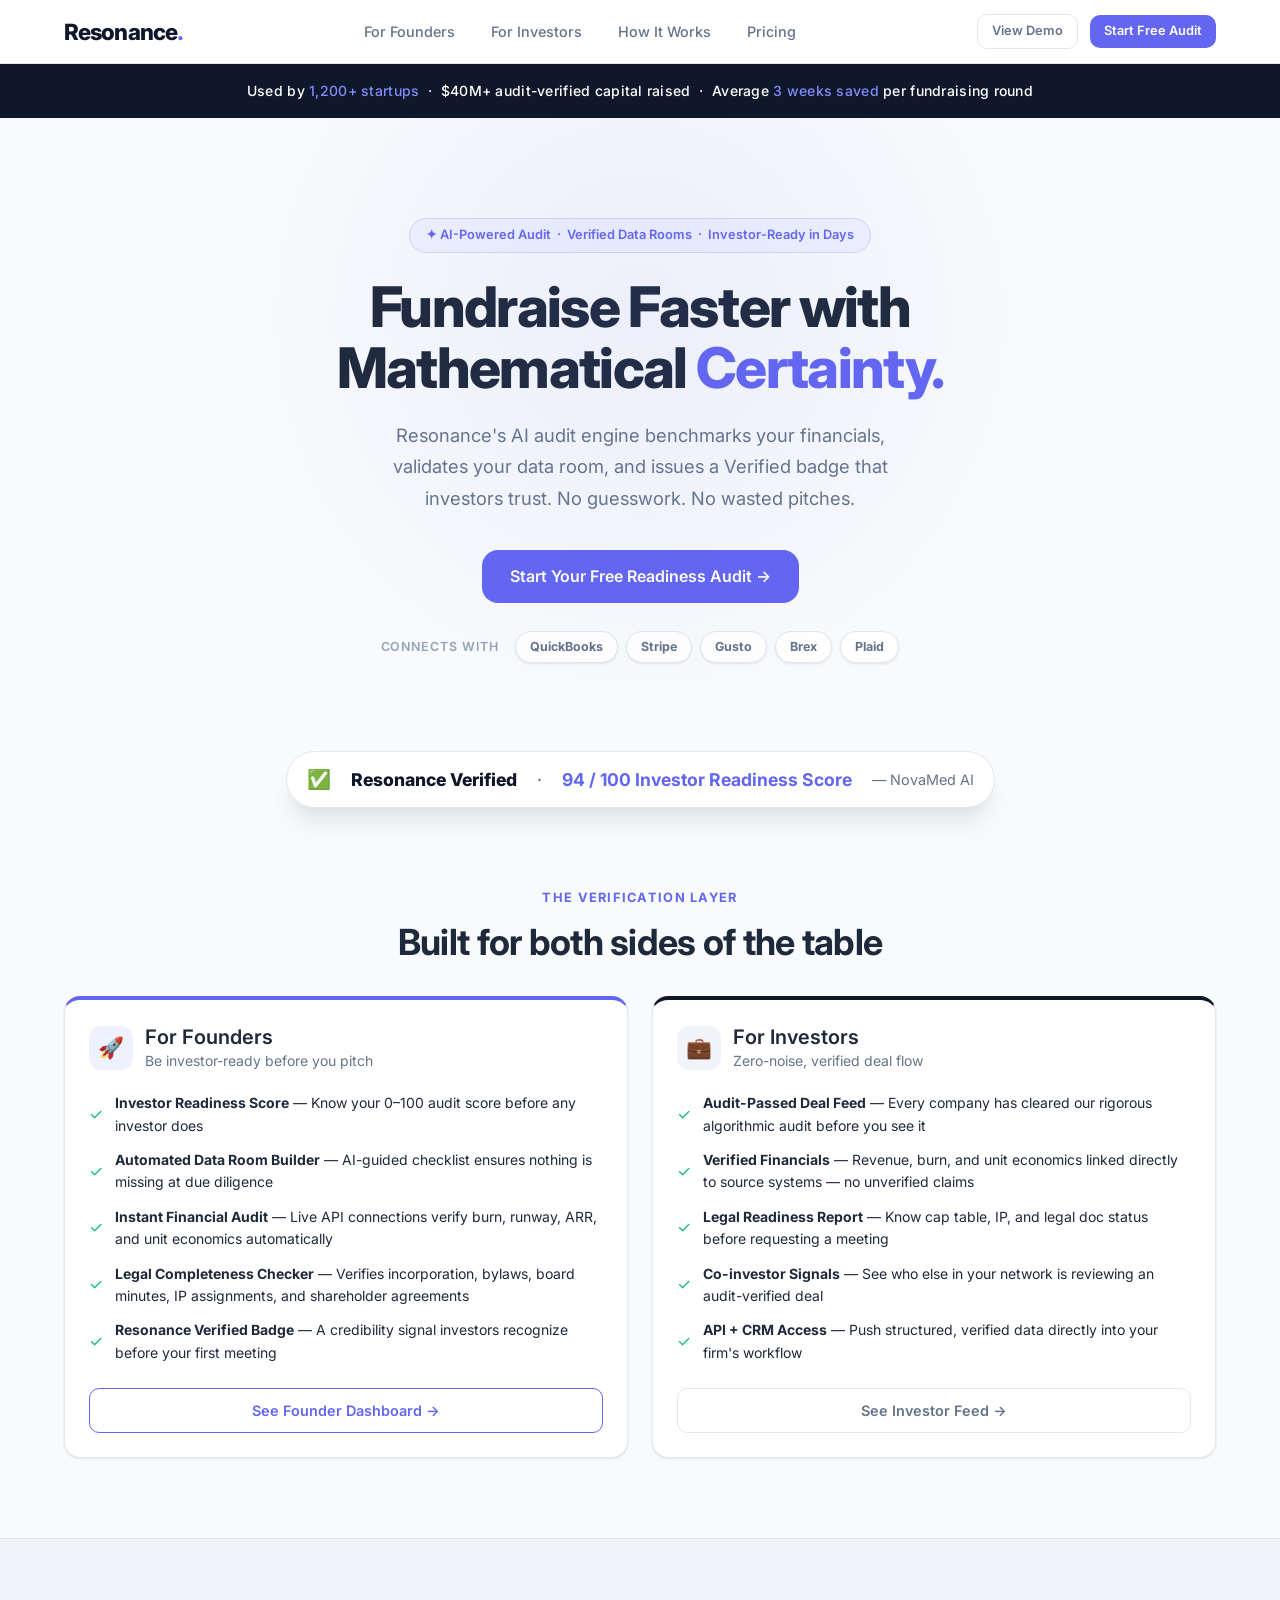
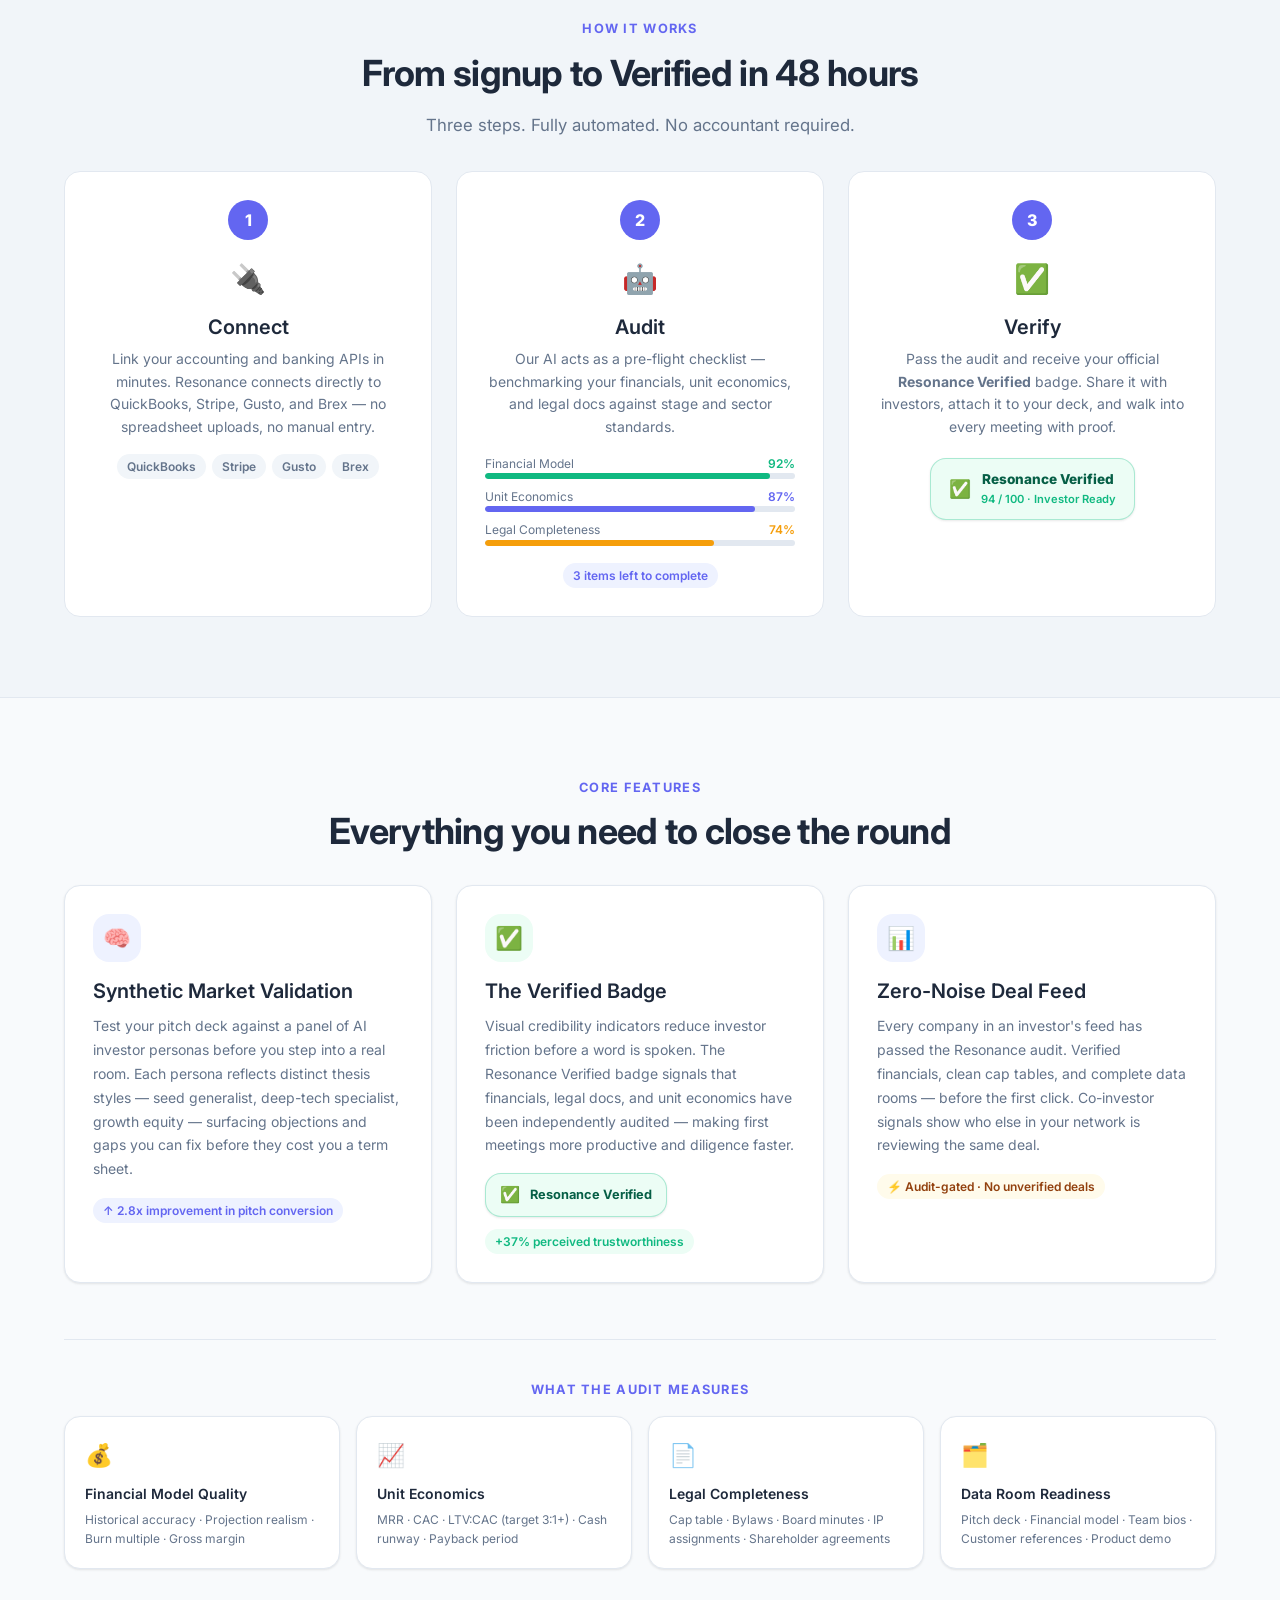
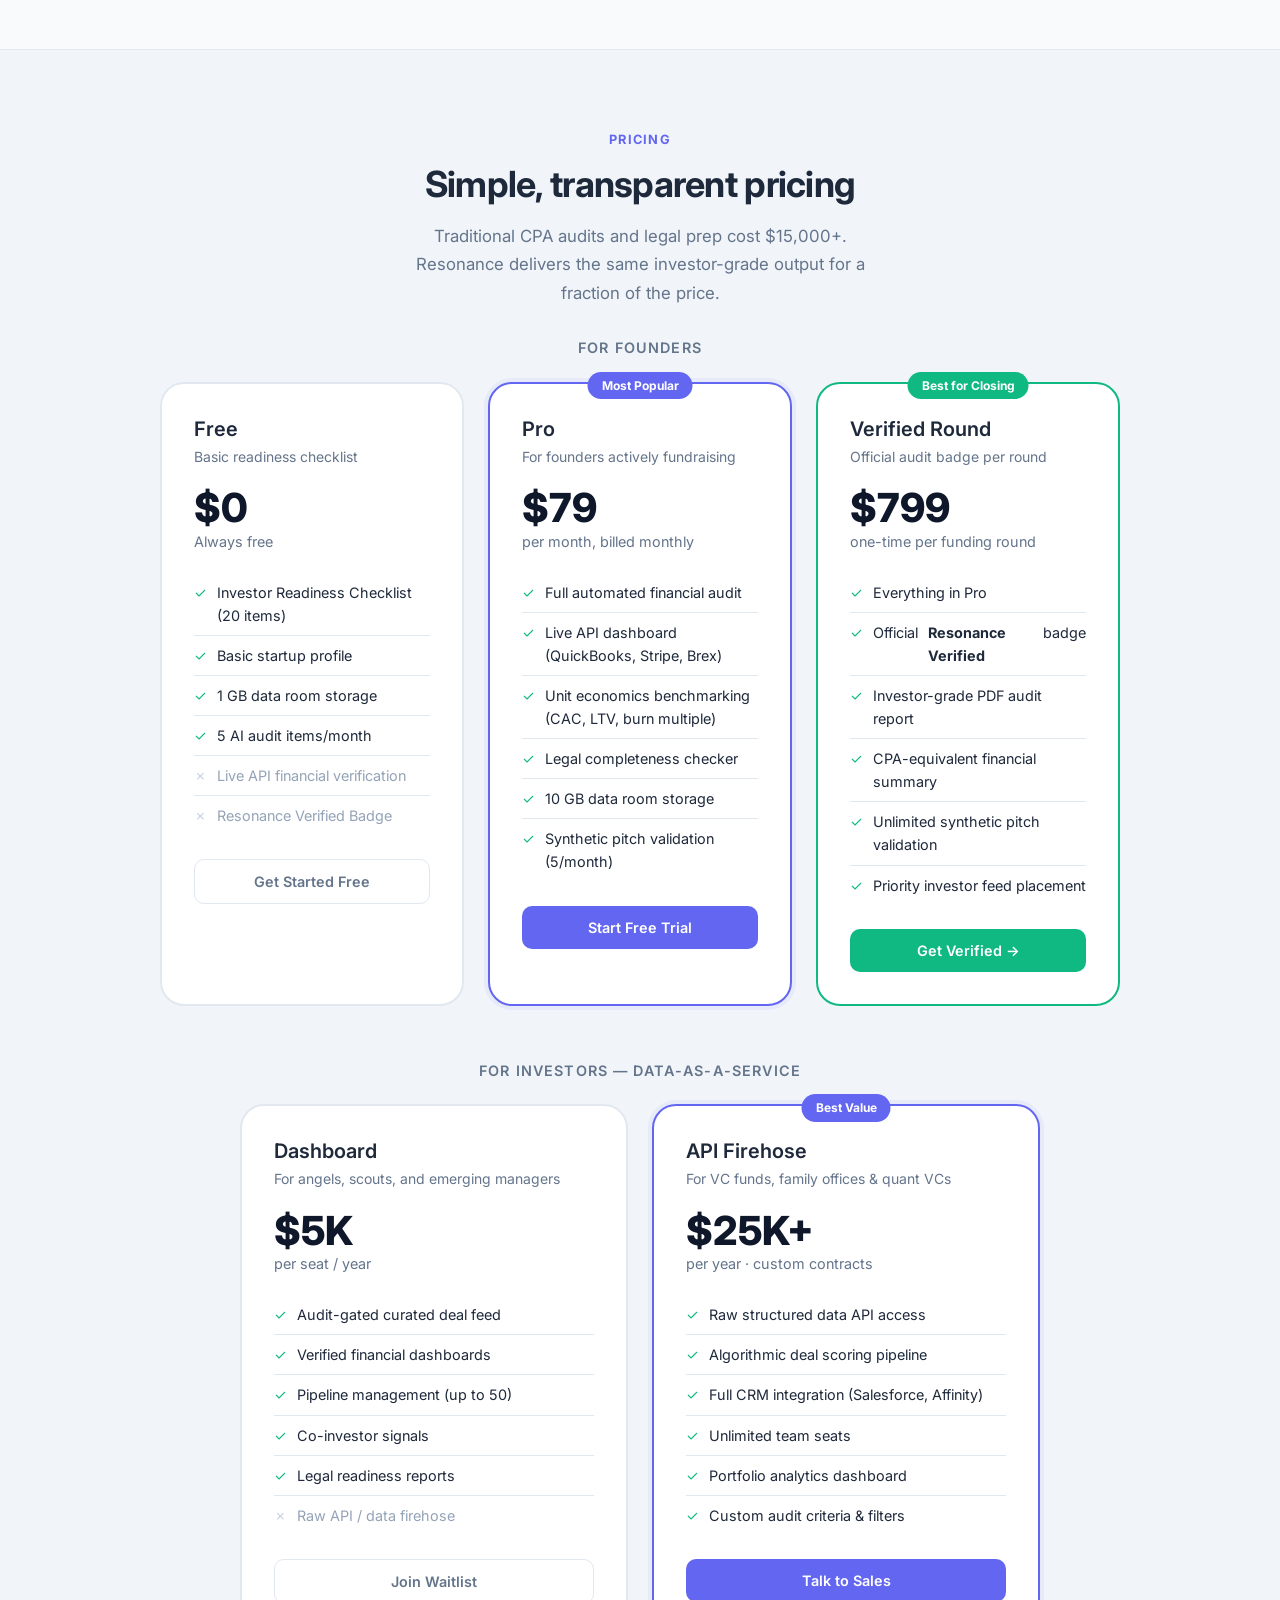
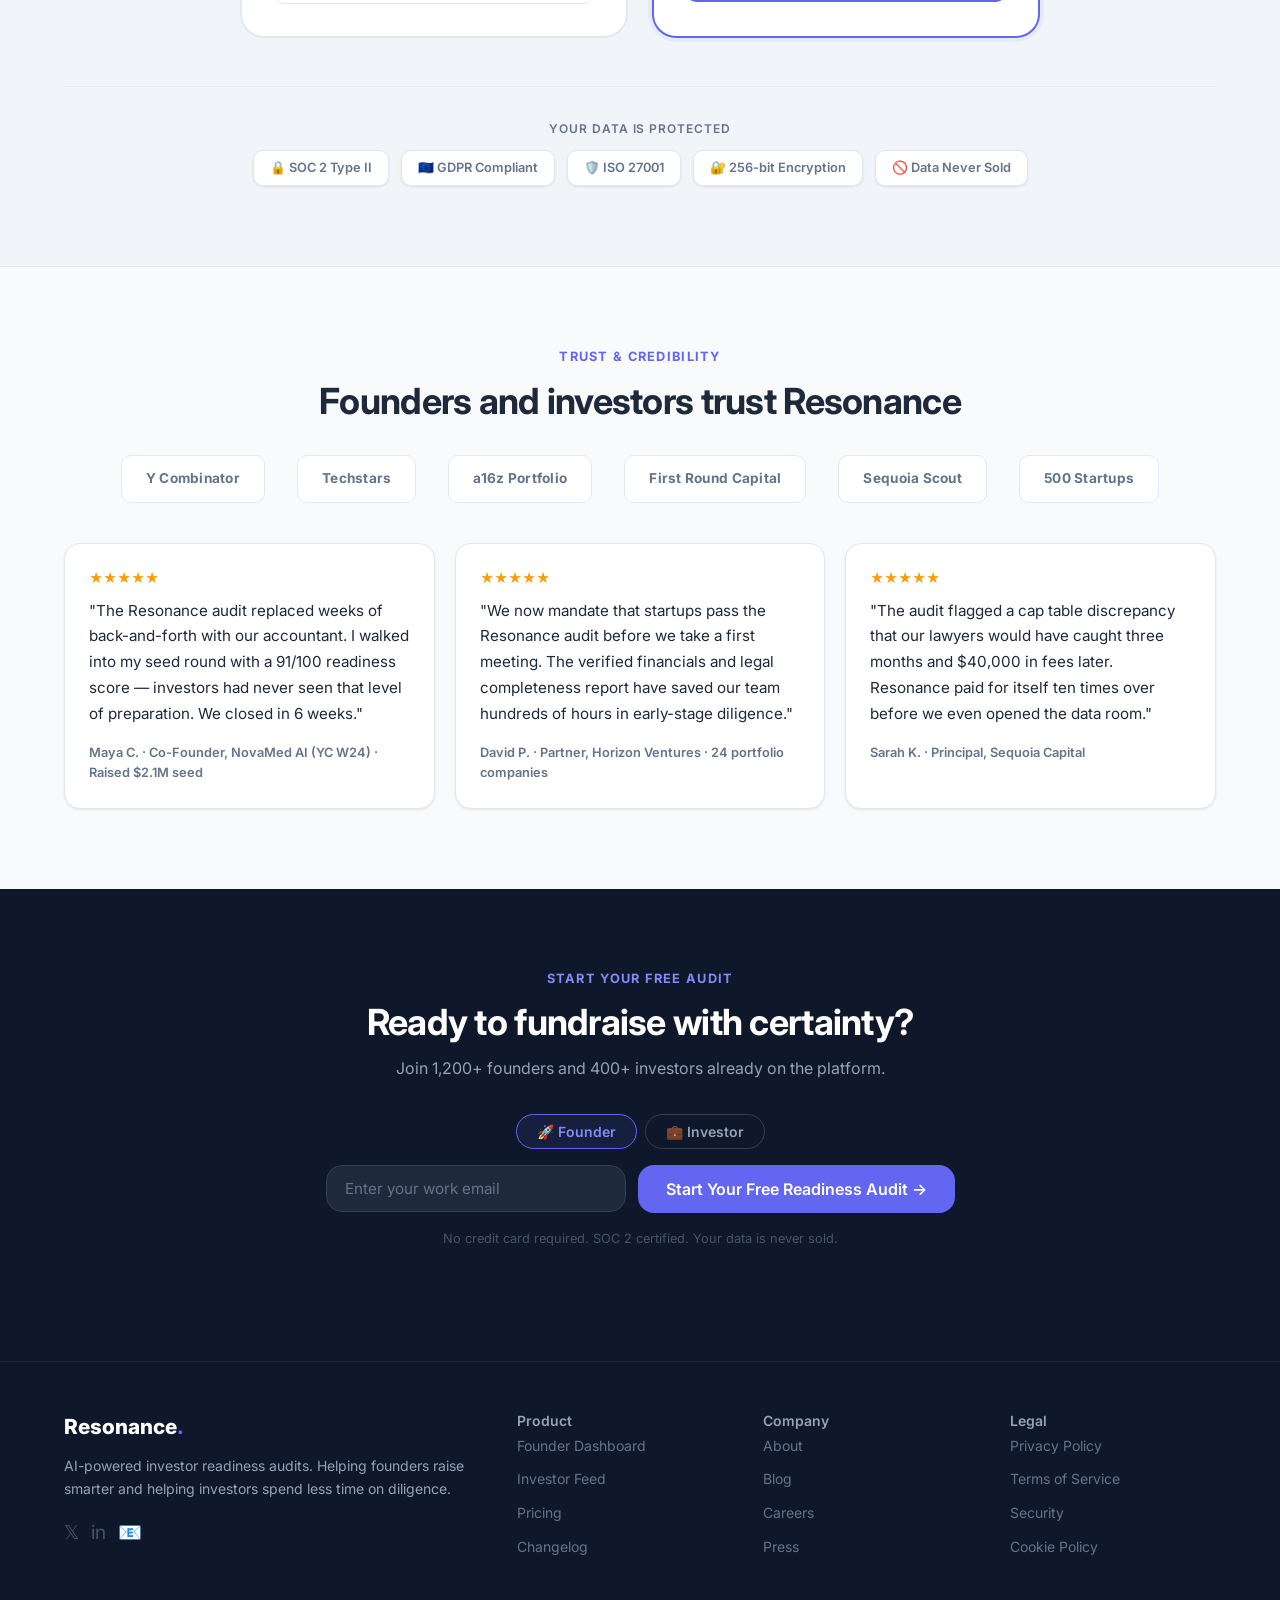
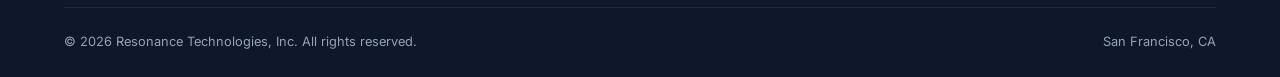
==== commit c8ca2be9: "Redesign landing page for Resonance 2.0 (audit platform) - Hero: new headline "Fundraise Faster with" ====
--- a/index.html
+++ b/index.html
@@ -3,7 +3,7 @@
 <head>
   <meta charset="UTF-8" />
   <meta name="viewport" content="width=device-width, initial-scale=1.0" />
-  <title>Resonance — AI-Powered Startup-Investor Matching</title>
+  <title>Resonance — AI Audit & Investor Readiness Platform</title>
   <link rel="stylesheet" href="css/styles.css" />
 </head>
 <body>
@@ -19,41 +19,56 @@
       <a href="#pricing">Pricing</a>
     </div>
     <div class="flex gap-3 items-center">
-      <a href="founder-dashboard.html" class="btn btn-ghost btn-sm">Demo Dashboard</a>
-      <a href="#waitlist" class="btn btn-primary btn-sm">Join Waitlist</a>
+      <a href="founder-dashboard.html" class="btn btn-ghost btn-sm">View Demo</a>
+      <a href="#waitlist" class="btn btn-primary btn-sm">Start Free Audit</a>
     </div>
   </div>
 </nav>
 
 <!-- ====== SOCIAL PROOF BAR ====== -->
 <div class="social-proof">
-  Trusted by founders from <span>Y Combinator, Techstars, a16z portfolio</span> &nbsp;·&nbsp; 400+ investors onboarded &nbsp;·&nbsp; $40M+ deployed through matches
+  Used by <span>1,200+ startups</span> &nbsp;·&nbsp; $40M+ audit-verified capital raised &nbsp;·&nbsp; Average <span>3 weeks saved</span> per fundraising round
 </div>
 
 <!-- ====== HERO ====== -->
 <section class="hero">
   <div class="container">
     <div class="hero-badge">
-      ✦ AI-Powered Matching &nbsp;·&nbsp; Verified Profiles &nbsp;·&nbsp; Curated Deal Flow
+      ✦ AI-Powered Audit &nbsp;·&nbsp; Verified Data Rooms &nbsp;·&nbsp; Investor-Ready in Days
     </div>
     <h1 class="hero-headline">
-      The right investors find<br/>
-      the right <span class="highlight">startups</span> — automatically.
+      Fundraise Faster with<br/>
+      Mathematical <span class="highlight">Certainty.</span>
     </h1>
     <p class="hero-sub">
-      Resonance uses AI to match founders with investors who share their thesis, stage, and vision. No cold outreach. No wasted meetings. Just warm, qualified connections.
+      Resonance's AI audit engine benchmarks your financials, validates your data room, and issues a Verified badge that investors trust. No guesswork. No wasted pitches.
     </p>
-    <div class="hero-cta">
-      <a href="founder-dashboard.html" class="btn btn-primary btn-lg">
-        🚀 I'm a Founder
+    <div class="hero-cta" style="justify-content:center; margin-bottom:28px;">
+      <a href="#waitlist" class="btn btn-primary btn-lg">
+        Start Your Free Readiness Audit →
       </a>
-      <a href="investor-feed.html" class="btn btn-primary-dark btn-lg">
-        💼 I'm an Investor
-      </a>
-    </div>
-    <div style="display:flex; justify-content:center;">
+    </div>
+
+    <!-- Integration Logos -->
+    <div class="integration-strip">
+      <span class="integration-label">Connects with</span>
+      <div class="integration-logos">
+        <span class="integration-logo">QuickBooks</span>
+        <span class="integration-logo">Stripe</span>
+        <span class="integration-logo">Gusto</span>
+        <span class="integration-logo">Brex</span>
+        <span class="integration-logo">Plaid</span>
+      </div>
+    </div>
+
+    <!-- Animated Score Badge -->
+    <div style="display:flex; justify-content:center; margin-top:40px;">
       <div class="match-badge-anim">
-        🎯 &nbsp;<span style="color:#6366F1">94% thesis match</span>&nbsp; — <span style="font-weight:500; color:#64748B">NovaMed AI × Horizon Ventures</span>
+        <span style="color:#10B981;font-size:1.2rem;">✅</span>
+        &nbsp;<span style="color:#0F172A; font-weight:800;">Resonance Verified</span>&nbsp;
+        <span style="color:#64748B; font-weight:500;">·</span>&nbsp;
+        <span style="color:#6366F1;">94 / 100 Investor Readiness Score</span>
+        &nbsp;<span style="color:#64748B; font-weight:400; font-size:0.9rem;">— NovaMed AI</span>
       </div>
     </div>
   </div>
@@ -63,39 +78,40 @@
 <section class="section" id="founders" style="padding-top:0;">
   <div class="container">
     <div class="text-center mb-8">
-      <div class="section-label">Two-sided platform</div>
+      <div class="section-label">The Verification Layer</div>
       <h2 class="section-title">Built for both sides of the table</h2>
     </div>
     <div class="split-grid" id="investors">
+
       <!-- Founders Card -->
       <div class="card" style="border-top: 4px solid #6366F1;">
         <div style="display:flex; align-items:center; gap:12px; margin-bottom:20px;">
           <div style="width:44px;height:44px;background:#EEF2FF;border-radius:12px;display:flex;align-items:center;justify-content:center;font-size:1.3rem;">🚀</div>
           <div>
             <h3>For Founders</h3>
-            <p class="text-muted text-sm">Raise smarter, not harder</p>
+            <p class="text-muted text-sm">Be investor-ready before you pitch</p>
           </div>
         </div>
         <ul style="display:flex;flex-direction:column;gap:12px;">
           <li class="flex gap-3 items-center">
             <span style="color:#10B981;font-size:1rem;">✓</span>
-            <span class="text-sm"><strong>AI match score</strong> — Know exactly why an investor is a fit before you pitch</span>
-          </li>
-          <li class="flex gap-3 items-center">
-            <span style="color:#10B981;font-size:1rem;">✓</span>
-            <span class="text-sm"><strong>Verified investor profiles</strong> — Only active, real investors who've recently written checks</span>
-          </li>
-          <li class="flex gap-3 items-center">
-            <span style="color:#10B981;font-size:1rem;">✓</span>
-            <span class="text-sm"><strong>Outreach pipeline</strong> — Track every investor relationship in one kanban board</span>
-          </li>
-          <li class="flex gap-3 items-center">
-            <span style="color:#10B981;font-size:1rem;">✓</span>
-            <span class="text-sm"><strong>Data room builder</strong> — Share documents securely with interested investors</span>
-          </li>
-          <li class="flex gap-3 items-center">
-            <span style="color:#10B981;font-size:1rem;">✓</span>
-            <span class="text-sm"><strong>Warm intros</strong> — Request introductions through shared network paths</span>
+            <span class="text-sm"><strong>Investor Readiness Score</strong> — Know your 0–100 audit score before any investor does</span>
+          </li>
+          <li class="flex gap-3 items-center">
+            <span style="color:#10B981;font-size:1rem;">✓</span>
+            <span class="text-sm"><strong>Automated Data Room Builder</strong> — AI-guided checklist ensures nothing is missing at due diligence</span>
+          </li>
+          <li class="flex gap-3 items-center">
+            <span style="color:#10B981;font-size:1rem;">✓</span>
+            <span class="text-sm"><strong>Instant Financial Audit</strong> — Live API connections verify burn, runway, ARR, and unit economics automatically</span>
+          </li>
+          <li class="flex gap-3 items-center">
+            <span style="color:#10B981;font-size:1rem;">✓</span>
+            <span class="text-sm"><strong>Legal Completeness Checker</strong> — Verifies incorporation, bylaws, board minutes, IP assignments, and shareholder agreements</span>
+          </li>
+          <li class="flex gap-3 items-center">
+            <span style="color:#10B981;font-size:1rem;">✓</span>
+            <span class="text-sm"><strong>Resonance Verified Badge</strong> — A credibility signal investors recognize before your first meeting</span>
           </li>
         </ul>
         <div style="margin-top:24px;">
@@ -109,29 +125,29 @@
           <div style="width:44px;height:44px;background:#F1F5F9;border-radius:12px;display:flex;align-items:center;justify-content:center;font-size:1.3rem;">💼</div>
           <div>
             <h3>For Investors</h3>
-            <p class="text-muted text-sm">Discover deals worth your time</p>
+            <p class="text-muted text-sm">Zero-noise, verified deal flow</p>
           </div>
         </div>
         <ul style="display:flex;flex-direction:column;gap:12px;">
           <li class="flex gap-3 items-center">
             <span style="color:#10B981;font-size:1rem;">✓</span>
-            <span class="text-sm"><strong>Curated deal feed</strong> — Only companies matching your investment thesis</span>
-          </li>
-          <li class="flex gap-3 items-center">
-            <span style="color:#10B981;font-size:1rem;">✓</span>
-            <span class="text-sm"><strong>Verified financials</strong> — Revenue and growth metrics linked to source systems</span>
-          </li>
-          <li class="flex gap-3 items-center">
-            <span style="color:#10B981;font-size:1rem;">✓</span>
-            <span class="text-sm"><strong>Co-investor signals</strong> — See who else in your network is looking at a deal</span>
-          </li>
-          <li class="flex gap-3 items-center">
-            <span style="color:#10B981;font-size:1rem;">✓</span>
-            <span class="text-sm"><strong>One-click pipeline</strong> — Add companies to your pipeline with a single click</span>
-          </li>
-          <li class="flex gap-3 items-center">
-            <span style="color:#10B981;font-size:1rem;">✓</span>
-            <span class="text-sm"><strong>AI deal summaries</strong> — Get thesis-aligned context on every company automatically</span>
+            <span class="text-sm"><strong>Audit-Passed Deal Feed</strong> — Every company has cleared our rigorous algorithmic audit before you see it</span>
+          </li>
+          <li class="flex gap-3 items-center">
+            <span style="color:#10B981;font-size:1rem;">✓</span>
+            <span class="text-sm"><strong>Verified Financials</strong> — Revenue, burn, and unit economics linked directly to source systems — no unverified claims</span>
+          </li>
+          <li class="flex gap-3 items-center">
+            <span style="color:#10B981;font-size:1rem;">✓</span>
+            <span class="text-sm"><strong>Legal Readiness Report</strong> — Know cap table, IP, and legal doc status before requesting a meeting</span>
+          </li>
+          <li class="flex gap-3 items-center">
+            <span style="color:#10B981;font-size:1rem;">✓</span>
+            <span class="text-sm"><strong>Co-investor Signals</strong> — See who else in your network is reviewing an audit-verified deal</span>
+          </li>
+          <li class="flex gap-3 items-center">
+            <span style="color:#10B981;font-size:1rem;">✓</span>
+            <span class="text-sm"><strong>API + CRM Access</strong> — Push structured, verified data directly into your firm's workflow</span>
           </li>
         </ul>
         <div style="margin-top:24px;">
@@ -147,61 +163,89 @@
   <div class="container">
     <div class="text-center mb-8">
       <div class="section-label">How it works</div>
-      <h2 class="section-title">From signup to term sheet in weeks</h2>
-    </div>
-
-    <div class="how-it-works-toggle">
-      <button class="toggle-btn active" data-target="founder-steps">🚀 Founders</button>
-      <button class="toggle-btn" data-target="investor-steps">💼 Investors</button>
-    </div>
-
-    <!-- Founder Steps -->
-    <div class="how-steps steps-grid" id="founder-steps">
+      <h2 class="section-title">From signup to Verified in 48 hours</h2>
+      <p class="section-sub" style="margin:0 auto;">Three steps. Fully automated. No accountant required.</p>
+    </div>
+
+    <div class="how-steps steps-grid" id="audit-steps">
+
+      <!-- Step 1: Connect -->
       <div class="step-card">
         <div class="step-number">1</div>
-        <div style="font-size:1.8rem;margin-bottom:12px;">🏗️</div>
-        <h3 style="margin-bottom:8px;">Build Your Profile</h3>
-        <p class="text-sm text-muted">Complete your startup profile, connect QuickBooks for verified metrics, and upload your pitch deck to the secure data room.</p>
-      </div>
+        <div style="font-size:1.8rem;margin-bottom:12px;">🔌</div>
+        <h3 style="margin-bottom:8px;">Connect</h3>
+        <p class="text-sm text-muted" style="margin-bottom:16px;">
+          Link your accounting and banking APIs in minutes. Resonance connects directly to QuickBooks, Stripe, Gusto, and Brex — no spreadsheet uploads, no manual entry.
+        </p>
+        <div style="display:flex;flex-wrap:wrap;gap:6px;justify-content:center;">
+          <span class="badge badge-gray">QuickBooks</span>
+          <span class="badge badge-gray">Stripe</span>
+          <span class="badge badge-gray">Gusto</span>
+          <span class="badge badge-gray">Brex</span>
+        </div>
+      </div>
+
+      <!-- Step 2: Audit -->
       <div class="step-card">
         <div class="step-number">2</div>
         <div style="font-size:1.8rem;margin-bottom:12px;">🤖</div>
-        <h3 style="margin-bottom:8px;">Get AI-Matched</h3>
-        <p class="text-sm text-muted">Our AI analyzes your stage, sector, traction, and narrative to surface investors whose thesis aligns with your startup. Scores update weekly.</p>
-      </div>
+        <h3 style="margin-bottom:8px;">Audit</h3>
+        <p class="text-sm text-muted" style="margin-bottom:16px;">
+          Our AI acts as a pre-flight checklist — benchmarking your financials, unit economics, and legal docs against stage and sector standards.
+        </p>
+        <!-- Progress indicators -->
+        <div style="display:flex;flex-direction:column;gap:8px;text-align:left;">
+          <div>
+            <div class="flex justify-between mb-1">
+              <span class="text-xs text-muted">Financial Model</span>
+              <span class="text-xs font-semibold" style="color:#10B981;">92%</span>
+            </div>
+            <div class="progress-bar"><div class="progress-fill green" style="width:92%;"></div></div>
+          </div>
+          <div>
+            <div class="flex justify-between mb-1">
+              <span class="text-xs text-muted">Unit Economics</span>
+              <span class="text-xs font-semibold" style="color:#6366F1;">87%</span>
+            </div>
+            <div class="progress-bar"><div class="progress-fill" style="width:87%;"></div></div>
+          </div>
+          <div>
+            <div class="flex justify-between mb-1">
+              <span class="text-xs text-muted">Legal Completeness</span>
+              <span class="text-xs font-semibold" style="color:#F59E0B;">74%</span>
+            </div>
+            <div class="progress-bar"><div class="progress-fill amber" style="width:74%;"></div></div>
+          </div>
+          <div style="text-align:center;margin-top:8px;">
+            <span class="badge badge-accent">3 items left to complete</span>
+          </div>
+        </div>
+      </div>
+
+      <!-- Step 3: Verify -->
       <div class="step-card">
         <div class="step-number">3</div>
-        <div style="font-size:1.8rem;margin-bottom:12px;">🤝</div>
-        <h3 style="margin-bottom:8px;">Raise with Confidence</h3>
-        <p class="text-sm text-muted">Request warm intros, track your outreach pipeline, and manage diligence requests — all in one place.</p>
-      </div>
-    </div>
-
-    <!-- Investor Steps -->
-    <div class="how-steps steps-grid hidden" id="investor-steps">
-      <div class="step-card">
-        <div class="step-number">1</div>
-        <div style="font-size:1.8rem;margin-bottom:12px;">📋</div>
-        <h3 style="margin-bottom:8px;">Define Your Thesis</h3>
-        <p class="text-sm text-muted">Set your investment parameters: stage, sector, geography, check size, and deal preferences. Resonance learns your taste over time.</p>
-      </div>
-      <div class="step-card">
-        <div class="step-number">2</div>
-        <div style="font-size:1.8rem;margin-bottom:12px;">📥</div>
-        <h3 style="margin-bottom:8px;">Receive Curated Deals</h3>
-        <p class="text-sm text-muted">Each week your feed refreshes with pre-screened, thesis-matched startups. Verified financials mean no more unverified claims.</p>
-      </div>
-      <div class="step-card">
-        <div class="step-number">3</div>
-        <div style="font-size:1.8rem;margin-bottom:12px;">⚡</div>
-        <h3 style="margin-bottom:8px;">Move Fast on Deals</h3>
-        <p class="text-sm text-muted">One-click pipeline management, co-investor signals, and integrated data rooms let you go from discovery to term sheet faster than ever.</p>
-      </div>
-    </div>
-  </div>
-</section>
-
-<!-- ====== FEATURES ====== -->
+        <div style="font-size:1.8rem;margin-bottom:12px;">✅</div>
+        <h3 style="margin-bottom:8px;">Verify</h3>
+        <p class="text-sm text-muted" style="margin-bottom:20px;">
+          Pass the audit and receive your official <strong>Resonance Verified</strong> badge. Share it with investors, attach it to your deck, and walk into every meeting with proof.
+        </p>
+        <!-- Badge preview -->
+        <div style="display:flex;justify-content:center;">
+          <div class="verified-badge-display">
+            <span style="font-size:1.1rem;">✅</span>
+            <div>
+              <div style="font-size:0.85rem;font-weight:800;color:#065F46;">Resonance Verified</div>
+              <div style="font-size:0.7rem;color:#10B981;font-weight:600;">94 / 100 · Investor Ready</div>
+            </div>
+          </div>
+        </div>
+      </div>
+    </div>
+  </div>
+</section>
+
+<!-- ====== CORE FEATURES ====== -->
 <section class="section">
   <div class="container">
     <div class="text-center mb-8">
@@ -209,28 +253,71 @@
       <h2 class="section-title">Everything you need to close the round</h2>
     </div>
     <div class="feature-grid">
+
+      <!-- Feature 1: Synthetic Market Validation -->
       <div class="feature-card">
-        <div class="feature-icon">🤖</div>
-        <h3 style="margin-bottom:10px;">AI Matching Engine</h3>
-        <p class="text-sm text-muted" style="line-height:1.7;">Proprietary NLP model trained on 10,000+ startup-investor pairings. Analyzes thesis alignment, sector fit, stage preferences, and historical investment patterns to generate precise match scores.</p>
+        <div class="feature-icon">🧠</div>
+        <h3 style="margin-bottom:10px;">Synthetic Market Validation</h3>
+        <p class="text-sm text-muted" style="line-height:1.7;">
+          Test your pitch deck against a panel of AI investor personas before you step into a real room. Each persona reflects distinct thesis styles — seed generalist, deep-tech specialist, growth equity — surfacing objections and gaps you can fix before they cost you a term sheet.
+        </p>
         <div class="mt-4">
-          <span class="badge badge-accent">↑ 3.2x better conversion vs cold outreach</span>
-        </div>
-      </div>
+          <span class="badge badge-accent">↑ 2.8x improvement in pitch conversion</span>
+        </div>
+      </div>
+
+      <!-- Feature 2: Verified Profiles & Badge -->
       <div class="feature-card">
-        <div class="feature-icon">✅</div>
-        <h3 style="margin-bottom:10px;">Verified Profiles</h3>
-        <p class="text-sm text-muted" style="line-height:1.7;">Both founders and investors are verified. Startups link QuickBooks, Stripe, or Brex for real-time financial verification. Investors verify recent fund activity and check sizes.</p>
-        <div class="mt-4">
-          <span class="badge badge-verified">✓ Verification via linked data sources</span>
-        </div>
-      </div>
+        <div class="feature-icon" style="background:#ECFDF5;">✅</div>
+        <h3 style="margin-bottom:10px;">The Verified Badge</h3>
+        <p class="text-sm text-muted" style="line-height:1.7;">
+          Visual credibility indicators reduce investor friction before a word is spoken. The Resonance Verified badge signals that financials, legal docs, and unit economics have been independently audited — making first meetings more productive and diligence faster.
+        </p>
+        <div class="mt-4" style="display:flex;align-items:center;gap:12px;flex-wrap:wrap;">
+          <div class="verified-badge-display" style="padding:8px 14px;">
+            <span>✅</span>
+            <span style="font-size:0.8rem;font-weight:700;color:#065F46;">Resonance Verified</span>
+          </div>
+          <span class="badge badge-verified">+37% perceived trustworthiness</span>
+        </div>
+      </div>
+
+      <!-- Feature 3: Curated Verified Deal Feed -->
       <div class="feature-card">
         <div class="feature-icon">📊</div>
-        <h3 style="margin-bottom:10px;">Curated Deal Feed</h3>
-        <p class="text-sm text-muted" style="line-height:1.7;">No noise. Every company in your feed passed our AI quality filter and matches your investment thesis. Co-investor signals show who else in your network is tracking the same deal.</p>
+        <h3 style="margin-bottom:10px;">Zero-Noise Deal Feed</h3>
+        <p class="text-sm text-muted" style="line-height:1.7;">
+          Every company in an investor's feed has passed the Resonance audit. Verified financials, clean cap tables, and complete data rooms — before the first click. Co-investor signals show who else in your network is reviewing the same deal.
+        </p>
         <div class="mt-4">
-          <span class="badge badge-amber">⚡ Weekly refreshed + real-time signals</span>
+          <span class="badge badge-amber">⚡ Audit-gated · No unverified deals</span>
+        </div>
+      </div>
+    </div>
+
+    <!-- Audit Metrics Breakdown -->
+    <div class="audit-breakdown-row">
+      <div class="section-label" style="text-align:center;margin-bottom:16px;">What the audit measures</div>
+      <div style="display:grid;grid-template-columns:repeat(auto-fit,minmax(200px,1fr));gap:16px;">
+        <div class="audit-metric-card">
+          <div class="audit-metric-icon">💰</div>
+          <div class="text-sm font-semibold" style="margin-bottom:4px;">Financial Model Quality</div>
+          <div class="text-xs text-muted">Historical accuracy · Projection realism · Burn multiple · Gross margin</div>
+        </div>
+        <div class="audit-metric-card">
+          <div class="audit-metric-icon">📈</div>
+          <div class="text-sm font-semibold" style="margin-bottom:4px;">Unit Economics</div>
+          <div class="text-xs text-muted">MRR · CAC · LTV:CAC (target 3:1+) · Cash runway · Payback period</div>
+        </div>
+        <div class="audit-metric-card">
+          <div class="audit-metric-icon">📄</div>
+          <div class="text-sm font-semibold" style="margin-bottom:4px;">Legal Completeness</div>
+          <div class="text-xs text-muted">Cap table · Bylaws · Board minutes · IP assignments · Shareholder agreements</div>
+        </div>
+        <div class="audit-metric-card">
+          <div class="audit-metric-icon">🗂️</div>
+          <div class="text-sm font-semibold" style="margin-bottom:4px;">Data Room Readiness</div>
+          <div class="text-xs text-muted">Pitch deck · Financial model · Team bios · Customer references · Product demo</div>
         </div>
       </div>
     </div>
@@ -243,33 +330,36 @@
     <div class="text-center mb-8">
       <div class="section-label">Pricing</div>
       <h2 class="section-title">Simple, transparent pricing</h2>
-      <p class="section-sub" style="margin:0 auto;">No success fees. No hidden charges. Cancel anytime.</p>
+      <p class="section-sub" style="margin:0 auto;">Traditional CPA audits and legal prep cost $15,000+. Resonance delivers the same investor-grade output for a fraction of the price.</p>
     </div>
 
     <!-- Founder Pricing -->
-    <div style="margin-bottom:48px;">
+    <div style="margin-bottom:56px;">
       <h3 style="text-align:center; margin-bottom:24px; color:#64748B; font-size:0.9rem; text-transform:uppercase; letter-spacing:0.08em;">For Founders</h3>
-      <div class="pricing-grid">
+      <div style="display:grid;grid-template-columns:repeat(auto-fit,minmax(260px,1fr));gap:24px;max-width:960px;margin:0 auto;">
+
+        <!-- Freemium -->
         <div class="pricing-card">
           <div class="mb-4">
-            <h3 style="margin-bottom:4px;">Starter</h3>
-            <p class="text-muted text-sm">For early-stage teams just getting started</p>
+            <h3 style="margin-bottom:4px;">Free</h3>
+            <p class="text-muted text-sm">Basic readiness checklist</p>
           </div>
           <div style="margin:20px 0;">
-            <span class="price-amount">Free</span>
+            <span class="price-amount">$0</span>
             <p class="price-period">Always free</p>
           </div>
           <ul class="pricing-features mb-6">
-            <li><span class="check">✓</span> Up to 5 AI matches/month</li>
+            <li><span class="check">✓</span> Investor Readiness Checklist (20 items)</li>
             <li><span class="check">✓</span> Basic startup profile</li>
             <li><span class="check">✓</span> 1 GB data room storage</li>
-            <li><span class="check">✓</span> Email outreach tracking</li>
-            <li style="color:#94A3B8;"><span style="color:#CBD5E1;">✗</span> Verified metrics badge</li>
-            <li style="color:#94A3B8;"><span style="color:#CBD5E1;">✗</span> Warm intro requests</li>
+            <li><span class="check">✓</span> 5 AI audit items/month</li>
+            <li style="color:#94A3B8;"><span style="color:#CBD5E1;">✗</span> Live API financial verification</li>
+            <li style="color:#94A3B8;"><span style="color:#CBD5E1;">✗</span> Resonance Verified Badge</li>
           </ul>
           <a href="#waitlist" class="btn btn-ghost w-full" style="justify-content:center;">Get Started Free</a>
         </div>
 
+        <!-- Pro -->
         <div class="pricing-card featured">
           <div class="pricing-badge">Most Popular</div>
           <div class="mb-4">
@@ -281,38 +371,61 @@
             <p class="price-period">per month, billed monthly</p>
           </div>
           <ul class="pricing-features mb-6">
-            <li><span class="check">✓</span> Unlimited AI matches</li>
-            <li><span class="check">✓</span> Verified metrics badge (QuickBooks/Stripe)</li>
+            <li><span class="check">✓</span> Full automated financial audit</li>
+            <li><span class="check">✓</span> Live API dashboard (QuickBooks, Stripe, Brex)</li>
+            <li><span class="check">✓</span> Unit economics benchmarking (CAC, LTV, burn multiple)</li>
+            <li><span class="check">✓</span> Legal completeness checker</li>
             <li><span class="check">✓</span> 10 GB data room storage</li>
-            <li><span class="check">✓</span> Full outreach pipeline (kanban)</li>
-            <li><span class="check">✓</span> Warm intro requests (5/month)</li>
-            <li><span class="check">✓</span> Priority match updates</li>
+            <li><span class="check">✓</span> Synthetic pitch validation (5/month)</li>
           </ul>
           <a href="#waitlist" class="btn btn-primary w-full" style="justify-content:center;">Start Free Trial</a>
         </div>
+
+        <!-- Enterprise / Audit -->
+        <div class="pricing-card" style="border-color:#10B981;">
+          <div class="pricing-badge" style="background:#10B981;">Best for Closing</div>
+          <div class="mb-4">
+            <h3 style="margin-bottom:4px;">Verified Round</h3>
+            <p class="text-muted text-sm">Official audit badge per round</p>
+          </div>
+          <div style="margin:20px 0;">
+            <span class="price-amount">$799</span>
+            <p class="price-period">one-time per funding round</p>
+          </div>
+          <ul class="pricing-features mb-6">
+            <li><span class="check">✓</span> Everything in Pro</li>
+            <li><span class="check">✓</span> Official <strong>Resonance Verified</strong> badge</li>
+            <li><span class="check">✓</span> Investor-grade PDF audit report</li>
+            <li><span class="check">✓</span> CPA-equivalent financial summary</li>
+            <li><span class="check">✓</span> Unlimited synthetic pitch validation</li>
+            <li><span class="check">✓</span> Priority investor feed placement</li>
+          </ul>
+          <a href="#waitlist" class="btn w-full" style="justify-content:center;background:#10B981;color:white;border:none;">Get Verified →</a>
+        </div>
       </div>
     </div>
 
     <!-- Investor Pricing -->
     <div>
-      <h3 style="text-align:center; margin-bottom:24px; color:#64748B; font-size:0.9rem; text-transform:uppercase; letter-spacing:0.08em;">For Investors</h3>
-      <div class="pricing-grid">
+      <h3 style="text-align:center; margin-bottom:24px; color:#64748B; font-size:0.9rem; text-transform:uppercase; letter-spacing:0.08em;">For Investors — Data-as-a-Service</h3>
+      <div class="pricing-grid" style="max-width:800px;">
+
         <div class="pricing-card">
           <div class="mb-4">
-            <h3 style="margin-bottom:4px;">Essential</h3>
-            <p class="text-muted text-sm">For angel investors and scouts</p>
+            <h3 style="margin-bottom:4px;">Dashboard</h3>
+            <p class="text-muted text-sm">For angels, scouts, and emerging managers</p>
           </div>
           <div style="margin:20px 0;">
-            <span class="price-amount">$149</span>
-            <p class="price-period">per month</p>
+            <span class="price-amount">$5K</span>
+            <p class="price-period">per seat / year</p>
           </div>
           <ul class="pricing-features mb-6">
-            <li><span class="check">✓</span> 20 curated deals/month</li>
-            <li><span class="check">✓</span> Thesis-based matching</li>
-            <li><span class="check">✓</span> Pipeline management (up to 30)</li>
-            <li><span class="check">✓</span> Basic co-investor signals</li>
-            <li style="color:#94A3B8;"><span style="color:#CBD5E1;">✗</span> Full data room access</li>
-            <li style="color:#94A3B8;"><span style="color:#CBD5E1;">✗</span> Portfolio analytics</li>
+            <li><span class="check">✓</span> Audit-gated curated deal feed</li>
+            <li><span class="check">✓</span> Verified financial dashboards</li>
+            <li><span class="check">✓</span> Pipeline management (up to 50)</li>
+            <li><span class="check">✓</span> Co-investor signals</li>
+            <li><span class="check">✓</span> Legal readiness reports</li>
+            <li style="color:#94A3B8;"><span style="color:#CBD5E1;">✗</span> Raw API / data firehose</li>
           </ul>
           <a href="#waitlist" class="btn btn-ghost w-full" style="justify-content:center;">Join Waitlist</a>
         </div>
@@ -320,23 +433,35 @@
         <div class="pricing-card featured">
           <div class="pricing-badge">Best Value</div>
           <div class="mb-4">
-            <h3 style="margin-bottom:4px;">Fund</h3>
-            <p class="text-muted text-sm">For VC funds and family offices</p>
+            <h3 style="margin-bottom:4px;">API Firehose</h3>
+            <p class="text-muted text-sm">For VC funds, family offices &amp; quant VCs</p>
           </div>
           <div style="margin:20px 0;">
-            <span class="price-amount">$499</span>
-            <p class="price-period">per month, per partner</p>
+            <span class="price-amount">$25K+</span>
+            <p class="price-period">per year · custom contracts</p>
           </div>
           <ul class="pricing-features mb-6">
-            <li><span class="check">✓</span> Unlimited curated deals</li>
-            <li><span class="check">✓</span> Full verified data room access</li>
-            <li><span class="check">✓</span> Real-time co-investor signals</li>
+            <li><span class="check">✓</span> Raw structured data API access</li>
+            <li><span class="check">✓</span> Algorithmic deal scoring pipeline</li>
+            <li><span class="check">✓</span> Full CRM integration (Salesforce, Affinity)</li>
+            <li><span class="check">✓</span> Unlimited team seats</li>
             <li><span class="check">✓</span> Portfolio analytics dashboard</li>
-            <li><span class="check">✓</span> Team pipeline sharing</li>
-            <li><span class="check">✓</span> API access + CRM integrations</li>
+            <li><span class="check">✓</span> Custom audit criteria &amp; filters</li>
           </ul>
           <a href="#waitlist" class="btn btn-primary w-full" style="justify-content:center;">Talk to Sales</a>
         </div>
+      </div>
+    </div>
+
+    <!-- Compliance Badges -->
+    <div class="compliance-strip">
+      <div class="text-xs text-muted" style="margin-bottom:12px;font-weight:600;text-transform:uppercase;letter-spacing:0.08em;">Your data is protected</div>
+      <div class="compliance-badges">
+        <div class="compliance-badge">🔒 SOC 2 Type II</div>
+        <div class="compliance-badge">🇪🇺 GDPR Compliant</div>
+        <div class="compliance-badge">🛡️ ISO 27001</div>
+        <div class="compliance-badge">🔐 256-bit Encryption</div>
+        <div class="compliance-badge">🚫 Data Never Sold</div>
       </div>
     </div>
   </div>
@@ -362,17 +487,17 @@
     <div class="quotes-grid">
       <div class="quote-card">
         <div class="quote-stars">★★★★★</div>
-        <p class="quote-text">"Resonance matched me with 3 investors who led my seed round — all within 6 weeks. The thesis match scores were scarily accurate."</p>
+        <p class="quote-text">"The Resonance audit replaced weeks of back-and-forth with our accountant. I walked into my seed round with a 91/100 readiness score — investors had never seen that level of preparation. We closed in 6 weeks."</p>
         <p class="quote-author">Maya C. · Co-Founder, NovaMed AI (YC W24) · Raised $2.1M seed</p>
       </div>
       <div class="quote-card">
         <div class="quote-stars">★★★★★</div>
-        <p class="quote-text">"I used to spend 2 hours a day sourcing deals. Resonance cut that to 20 minutes. The verified metrics alone save me from 80% of wasted diligence."</p>
+        <p class="quote-text">"We now mandate that startups pass the Resonance audit before we take a first meeting. The verified financials and legal completeness report have saved our team hundreds of hours in early-stage diligence."</p>
         <p class="quote-author">David P. · Partner, Horizon Ventures · 24 portfolio companies</p>
       </div>
       <div class="quote-card">
         <div class="quote-stars">★★★★★</div>
-        <p class="quote-text">"The co-investor signals feature is unlike anything else on the market. Knowing 3 funds in my network are also looking at a deal changes everything."</p>
+        <p class="quote-text">"The audit flagged a cap table discrepancy that our lawyers would have caught three months and $40,000 in fees later. Resonance paid for itself ten times over before we even opened the data room."</p>
         <p class="quote-author">Sarah K. · Principal, Sequoia Capital</p>
       </div>
     </div>
@@ -382,9 +507,9 @@
 <!-- ====== WAITLIST CTA ====== -->
 <section class="waitlist-section" id="waitlist">
   <div class="container">
-    <div class="section-label" style="color:#818CF8;">Join the waitlist</div>
-    <h2>Ready to raise smarter?</h2>
-    <p>Join 1,200+ founders and 400+ investors already on the waitlist.</p>
+    <div class="section-label" style="color:#818CF8;">Start your free audit</div>
+    <h2>Ready to fundraise with certainty?</h2>
+    <p>Join 1,200+ founders and 400+ investors already on the platform.</p>
 
     <div style="margin-bottom:16px;">
       <div class="waitlist-role-btns">
@@ -401,12 +526,12 @@
         required
       />
       <button type="submit" class="btn btn-primary btn-lg">
-        Request Early Access →
+        Start Your Free Readiness Audit →
       </button>
     </form>
 
     <p style="margin-top:16px; font-size:0.8rem; color:#475569;">
-      No spam. Unsubscribe anytime. Your data is never sold.
+      No credit card required. SOC 2 certified. Your data is never sold.
     </p>
   </div>
 </section>
@@ -417,7 +542,7 @@
     <div class="footer-grid">
       <div>
         <div class="footer-logo">Resonance<span>.</span></div>
-        <p class="footer-desc">AI-powered startup-investor matching. Connecting the right people at the right time, with the right context.</p>
+        <p class="footer-desc">AI-powered investor readiness audits. Helping founders raise smarter and helping investors spend less time on diligence.</p>
         <div class="flex gap-3">
           <a href="#" style="color:#475569;font-size:1.2rem;">𝕏</a>
           <a href="#" style="color:#475569;font-size:1.2rem;">in</a>
--- a/css/styles.css
+++ b/css/styles.css
@@ -1044,6 +1044,110 @@
   .trust-logos { gap: 16px; }
 }
 
+/* =========================================
+   RESONANCE 2.0 — New Components
+   ========================================= */
+
+/* --- Integration Strip (Hero) --- */
+.integration-strip {
+  display: flex;
+  align-items: center;
+  justify-content: center;
+  gap: 16px;
+  flex-wrap: wrap;
+  margin-top: 8px;
+}
+
+.integration-label {
+  font-size: 0.78rem;
+  font-weight: 600;
+  color: var(--color-text-light);
+  text-transform: uppercase;
+  letter-spacing: 0.08em;
+}
+
+.integration-logos {
+  display: flex;
+  align-items: center;
+  gap: 8px;
+  flex-wrap: wrap;
+  justify-content: center;
+}
+
+.integration-logo {
+  padding: 5px 14px;
+  background: white;
+  border: 1.5px solid var(--color-border);
+  border-radius: var(--radius-full);
+  font-size: 0.78rem;
+  font-weight: 700;
+  color: var(--color-text-muted);
+  box-shadow: var(--shadow-sm);
+}
+
+/* --- Verified Badge Display --- */
+.verified-badge-display {
+  display: inline-flex;
+  align-items: center;
+  gap: 10px;
+  padding: 10px 18px;
+  background: var(--color-verified-bg);
+  border: 1.5px solid rgba(16,185,129,0.3);
+  border-radius: var(--radius-lg);
+  font-weight: 700;
+  box-shadow: var(--shadow-sm);
+}
+
+/* --- Audit Metric Cards --- */
+.audit-breakdown-row {
+  margin-top: 56px;
+  padding-top: 40px;
+  border-top: 1px solid var(--color-border);
+}
+
+.audit-metric-card {
+  background: var(--color-card);
+  border: 1px solid var(--color-border);
+  border-radius: var(--radius-lg);
+  padding: 20px;
+  box-shadow: var(--shadow-sm);
+}
+
+.audit-metric-icon {
+  font-size: 1.4rem;
+  margin-bottom: 10px;
+}
+
+/* --- Compliance Badges --- */
+.compliance-strip {
+  margin-top: 48px;
+  padding-top: 32px;
+  border-top: 1px solid var(--color-border);
+  text-align: center;
+}
+
+.compliance-badges {
+  display: flex;
+  align-items: center;
+  justify-content: center;
+  gap: 12px;
+  flex-wrap: wrap;
+}
+
+.compliance-badge {
+  display: inline-flex;
+  align-items: center;
+  gap: 6px;
+  padding: 7px 16px;
+  background: var(--color-card);
+  border: 1.5px solid var(--color-border);
+  border-radius: var(--radius-md);
+  font-size: 0.8rem;
+  font-weight: 600;
+  color: var(--color-text-muted);
+  box-shadow: var(--shadow-sm);
+}
+
 /* --- Utility --- */
 .mt-4 { margin-top: 16px; }
 .mt-6 { margin-top: 24px; }
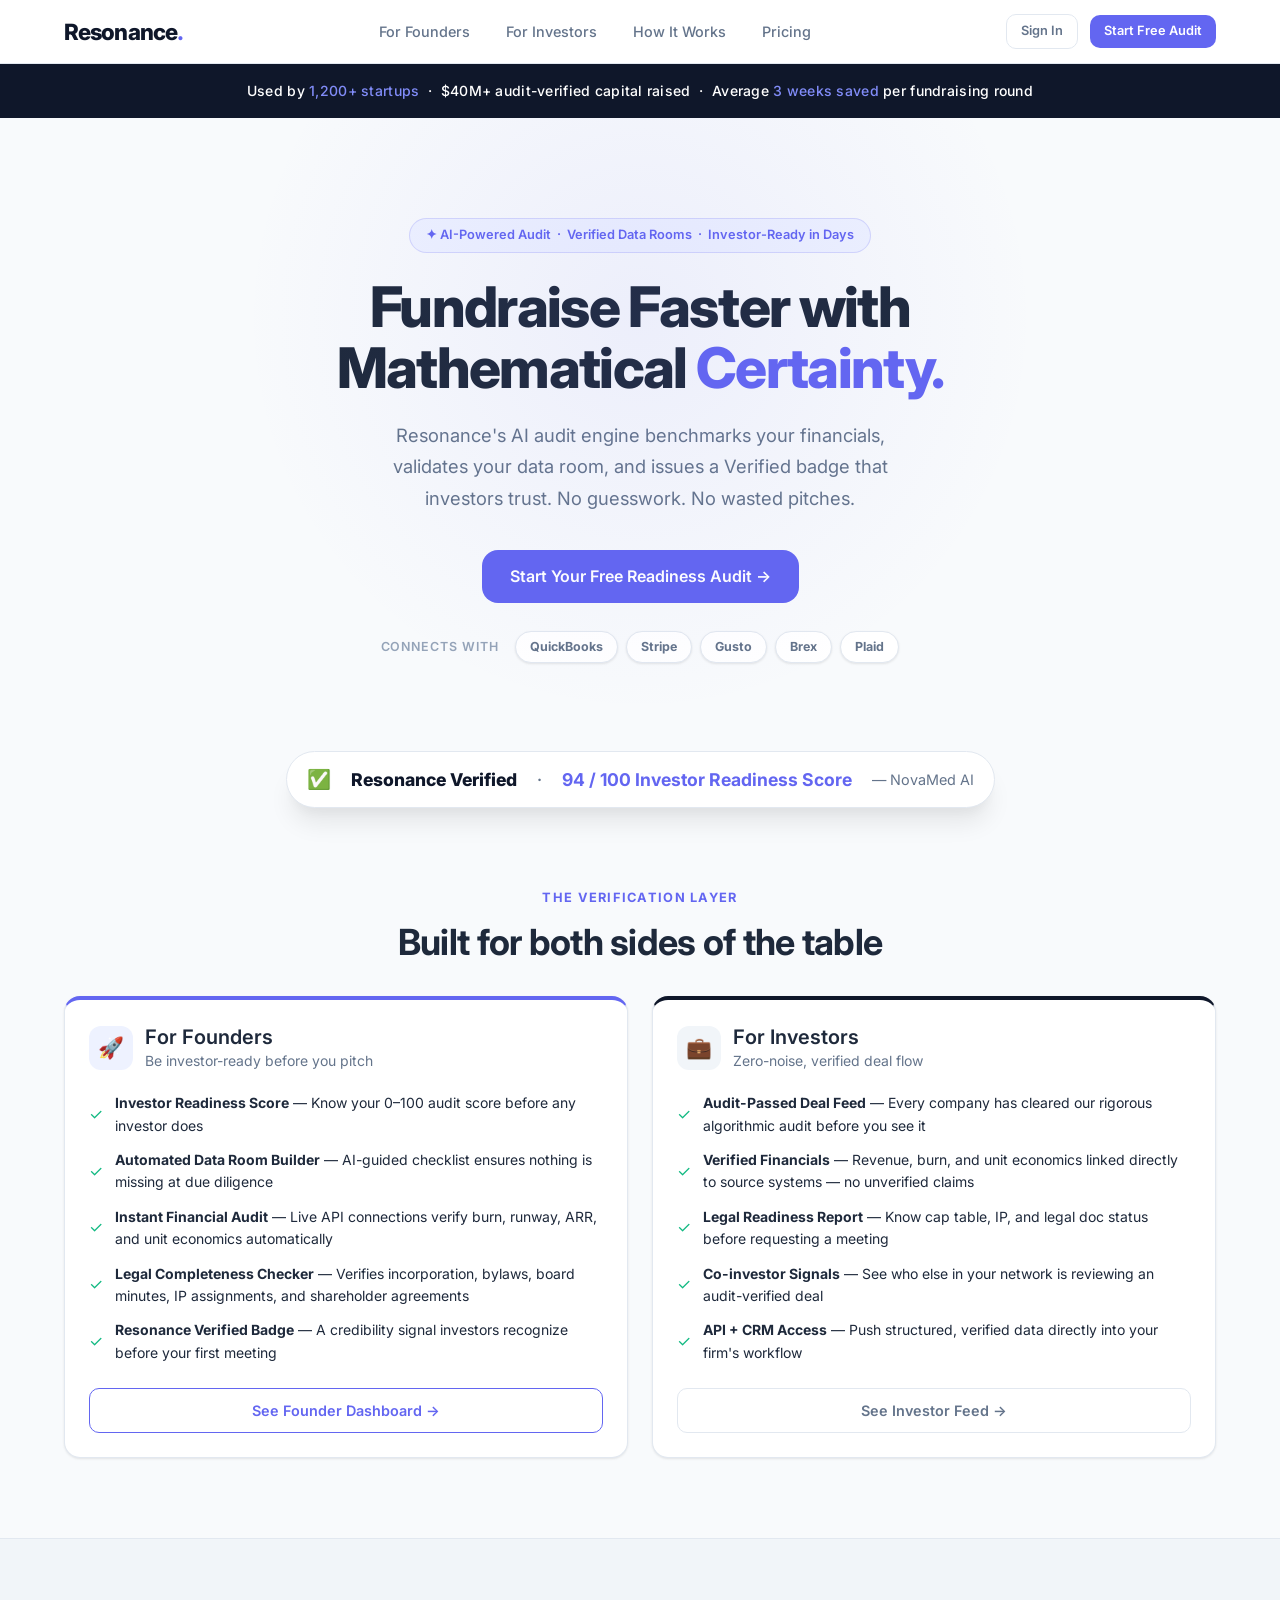
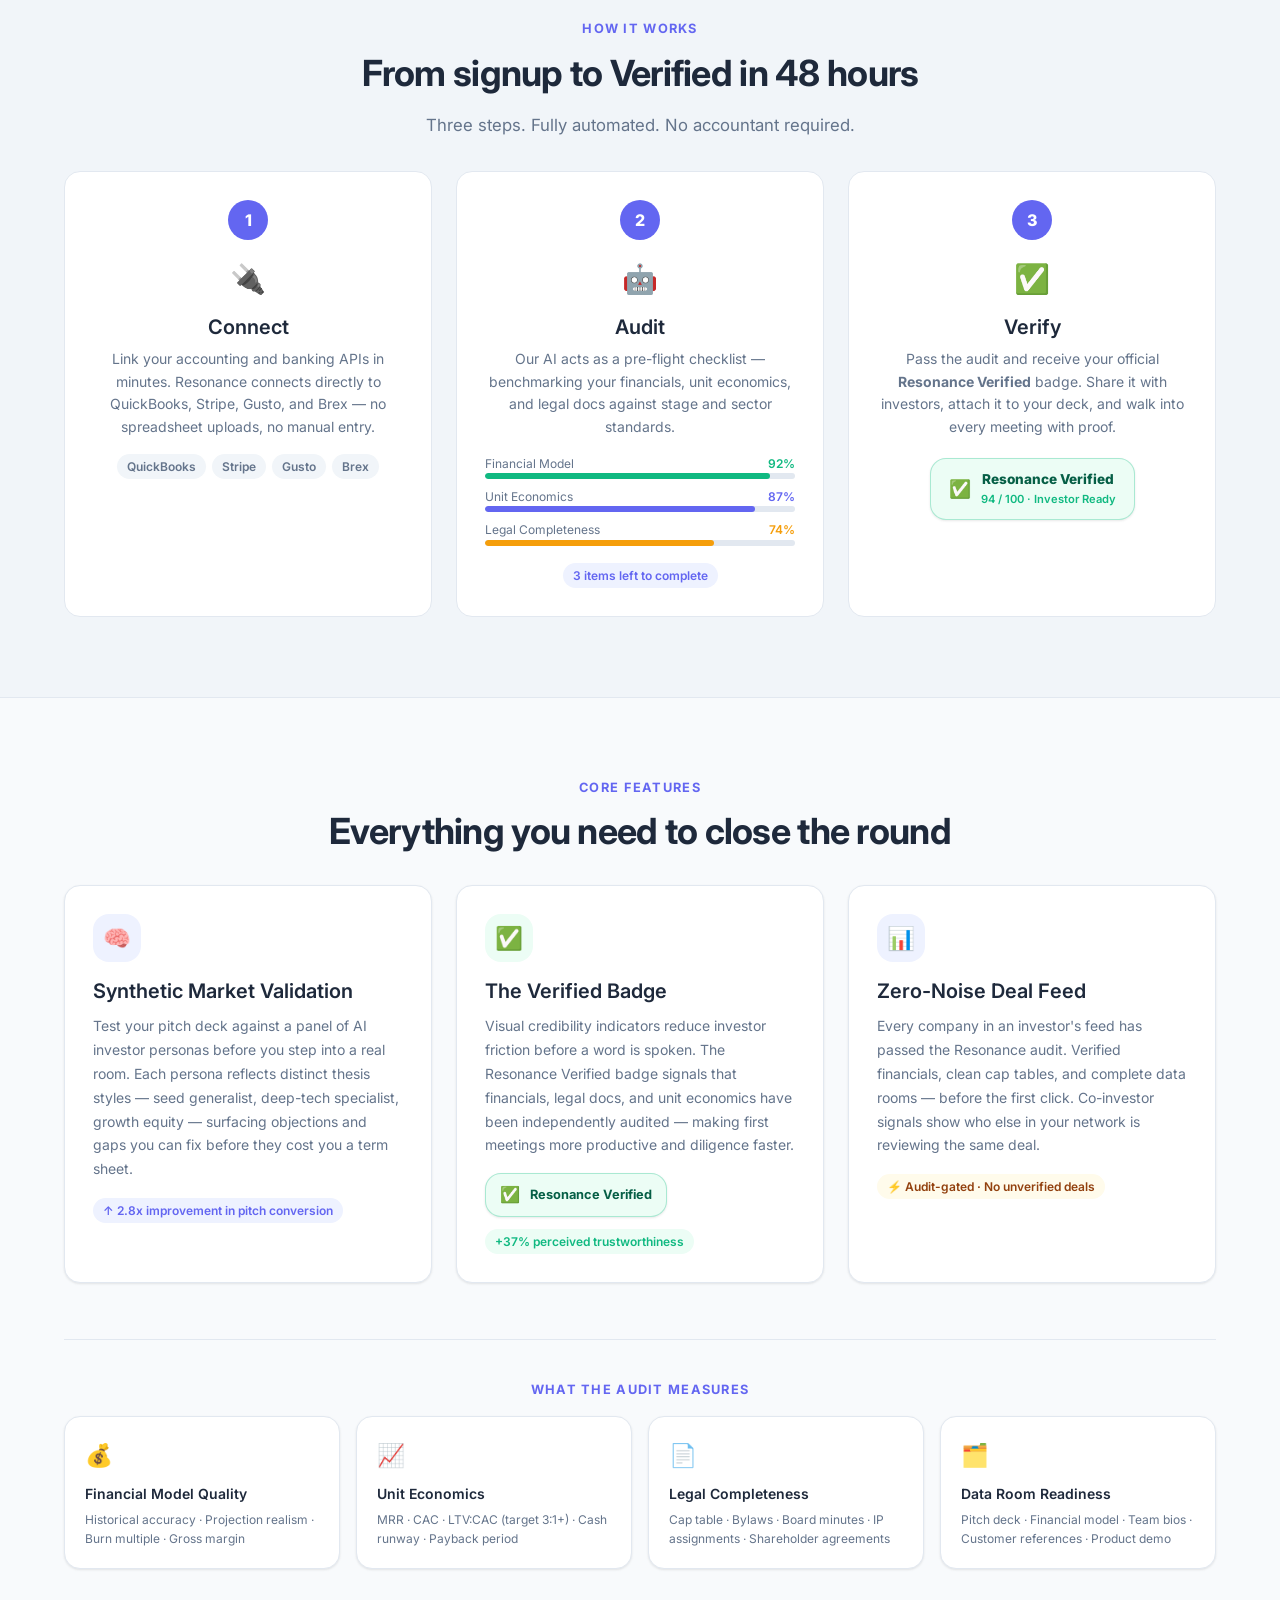
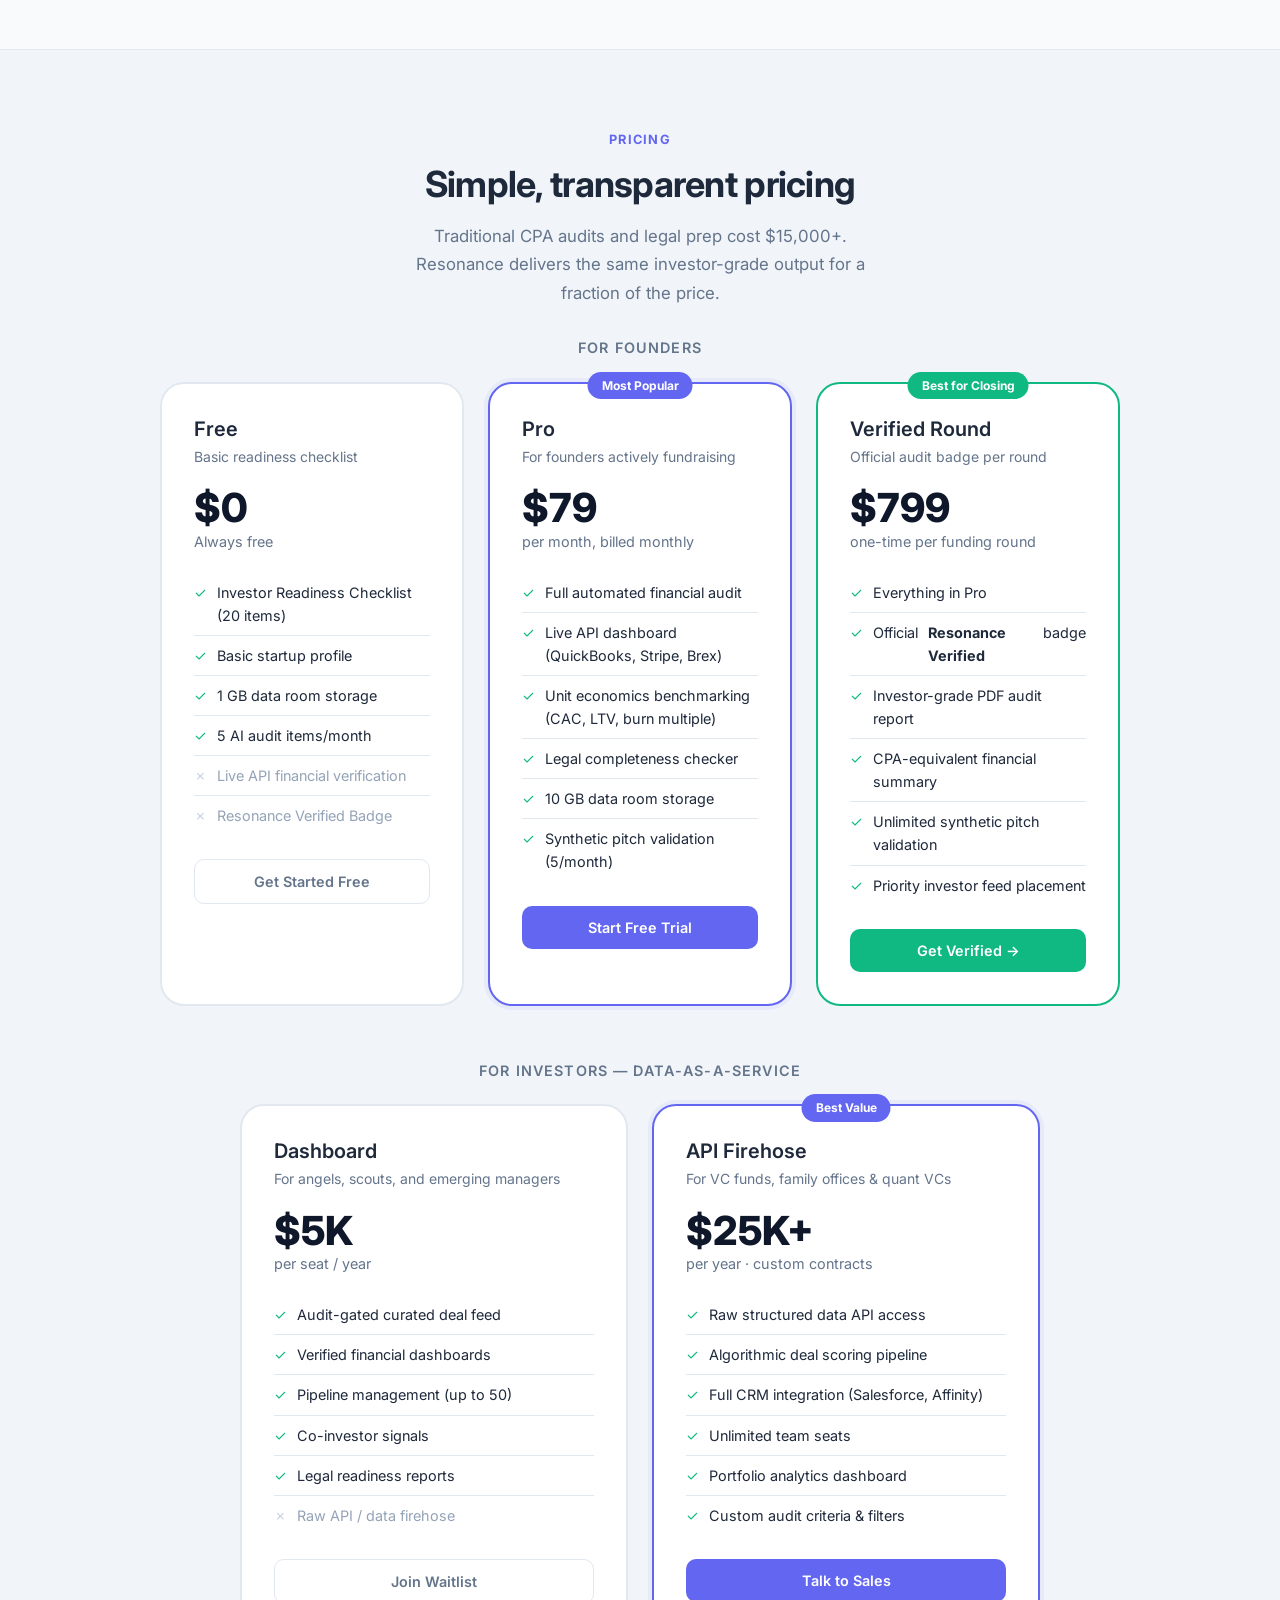
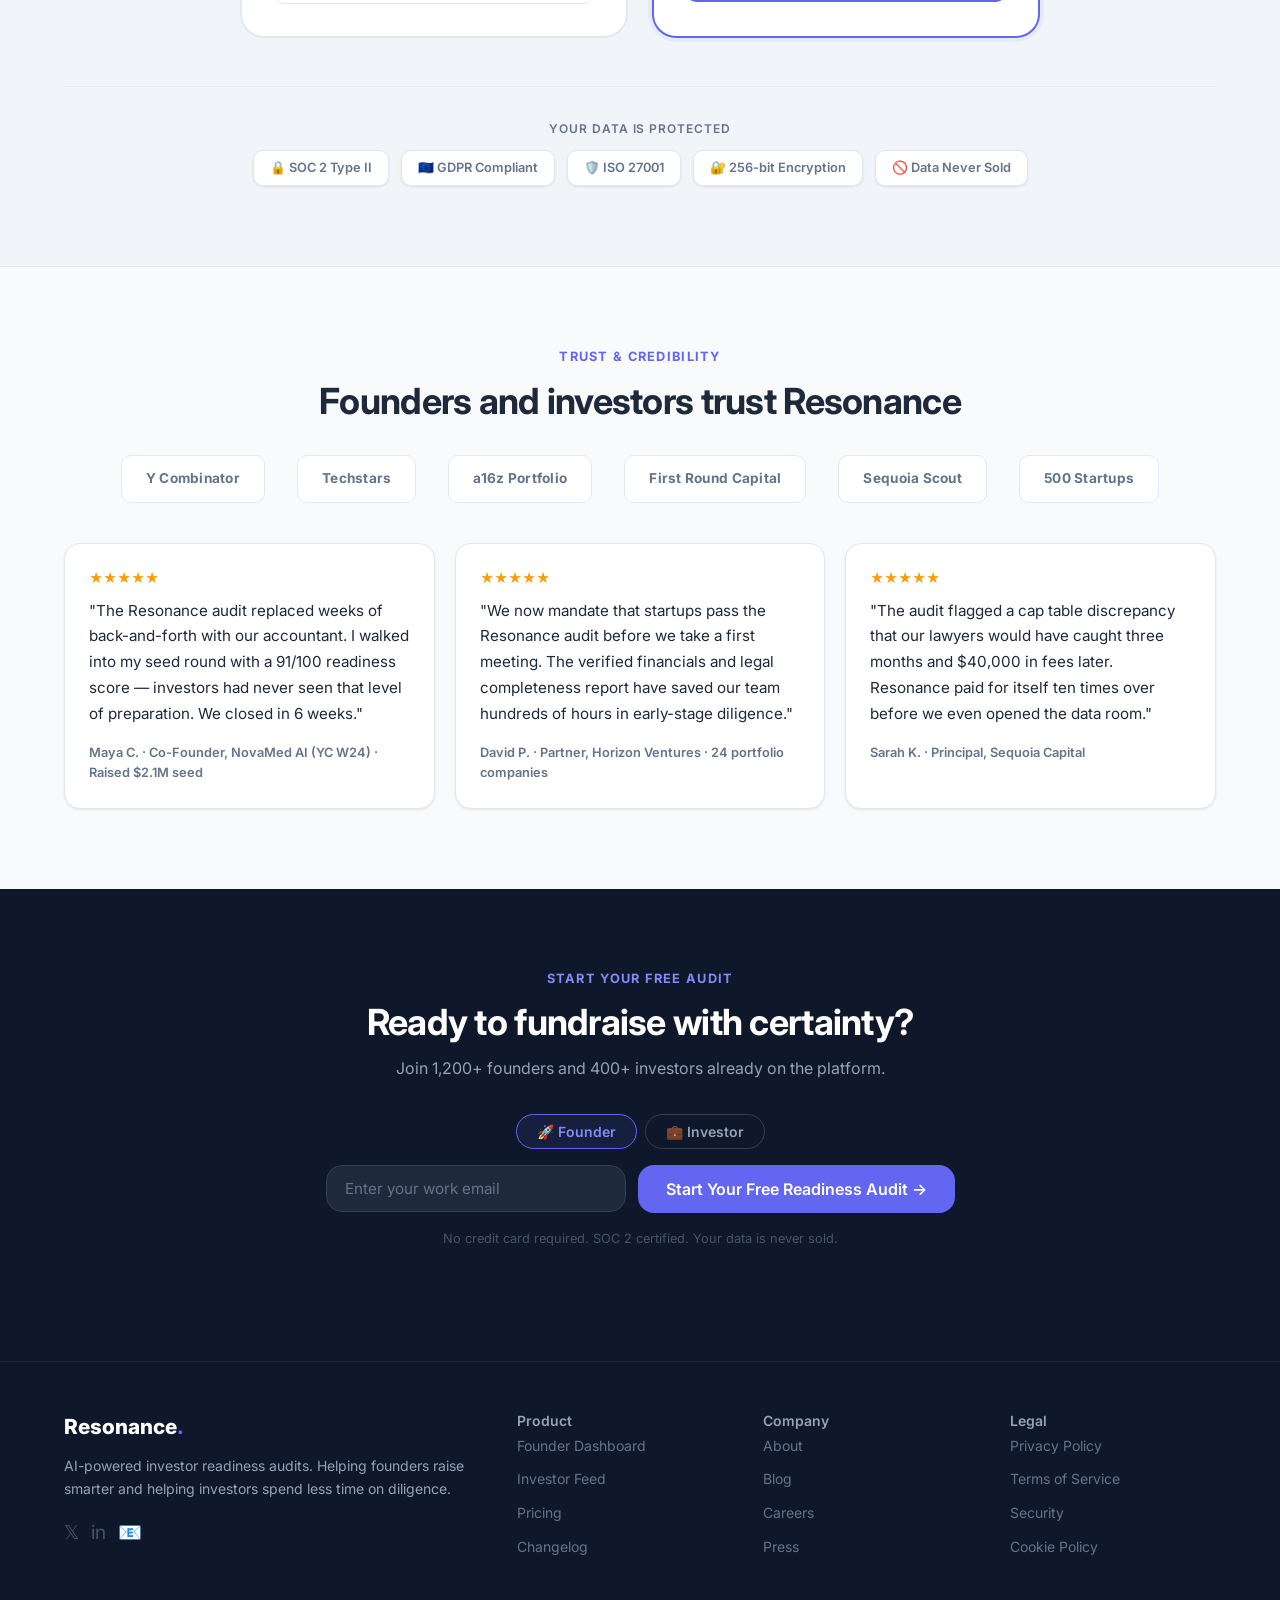
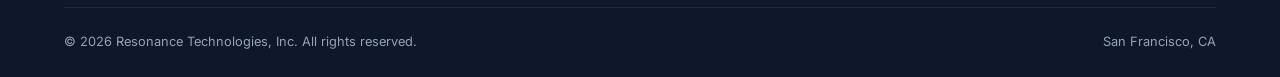
==== commit 35911001: "Add Supabase integration and login page - login.html: full sign-in page with role toggle (Founder/In" ====
--- a/index.html
+++ b/index.html
@@ -19,7 +19,7 @@
       <a href="#pricing">Pricing</a>
     </div>
     <div class="flex gap-3 items-center">
-      <a href="founder-dashboard.html" class="btn btn-ghost btn-sm">View Demo</a>
+      <a href="login.html" class="btn btn-ghost btn-sm">Sign In</a>
       <a href="#waitlist" class="btn btn-primary btn-sm">Start Free Audit</a>
     </div>
   </div>
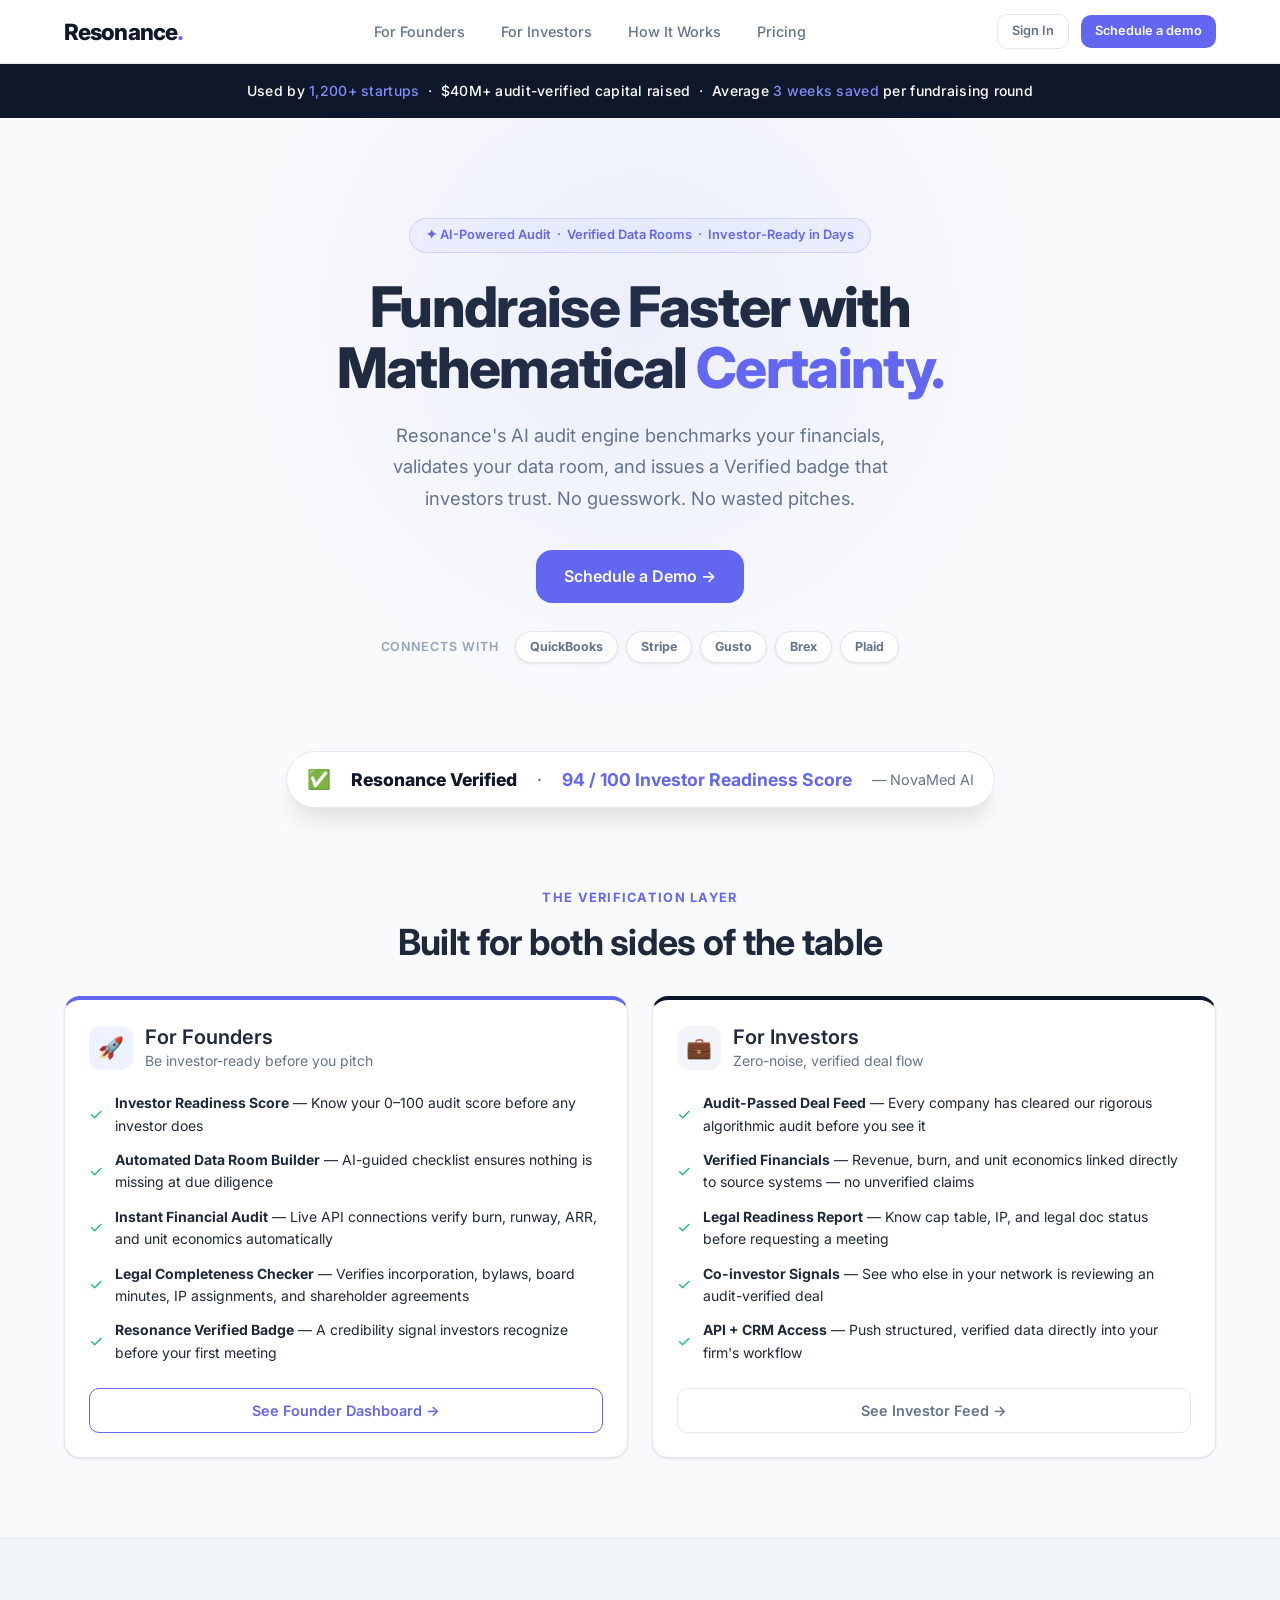
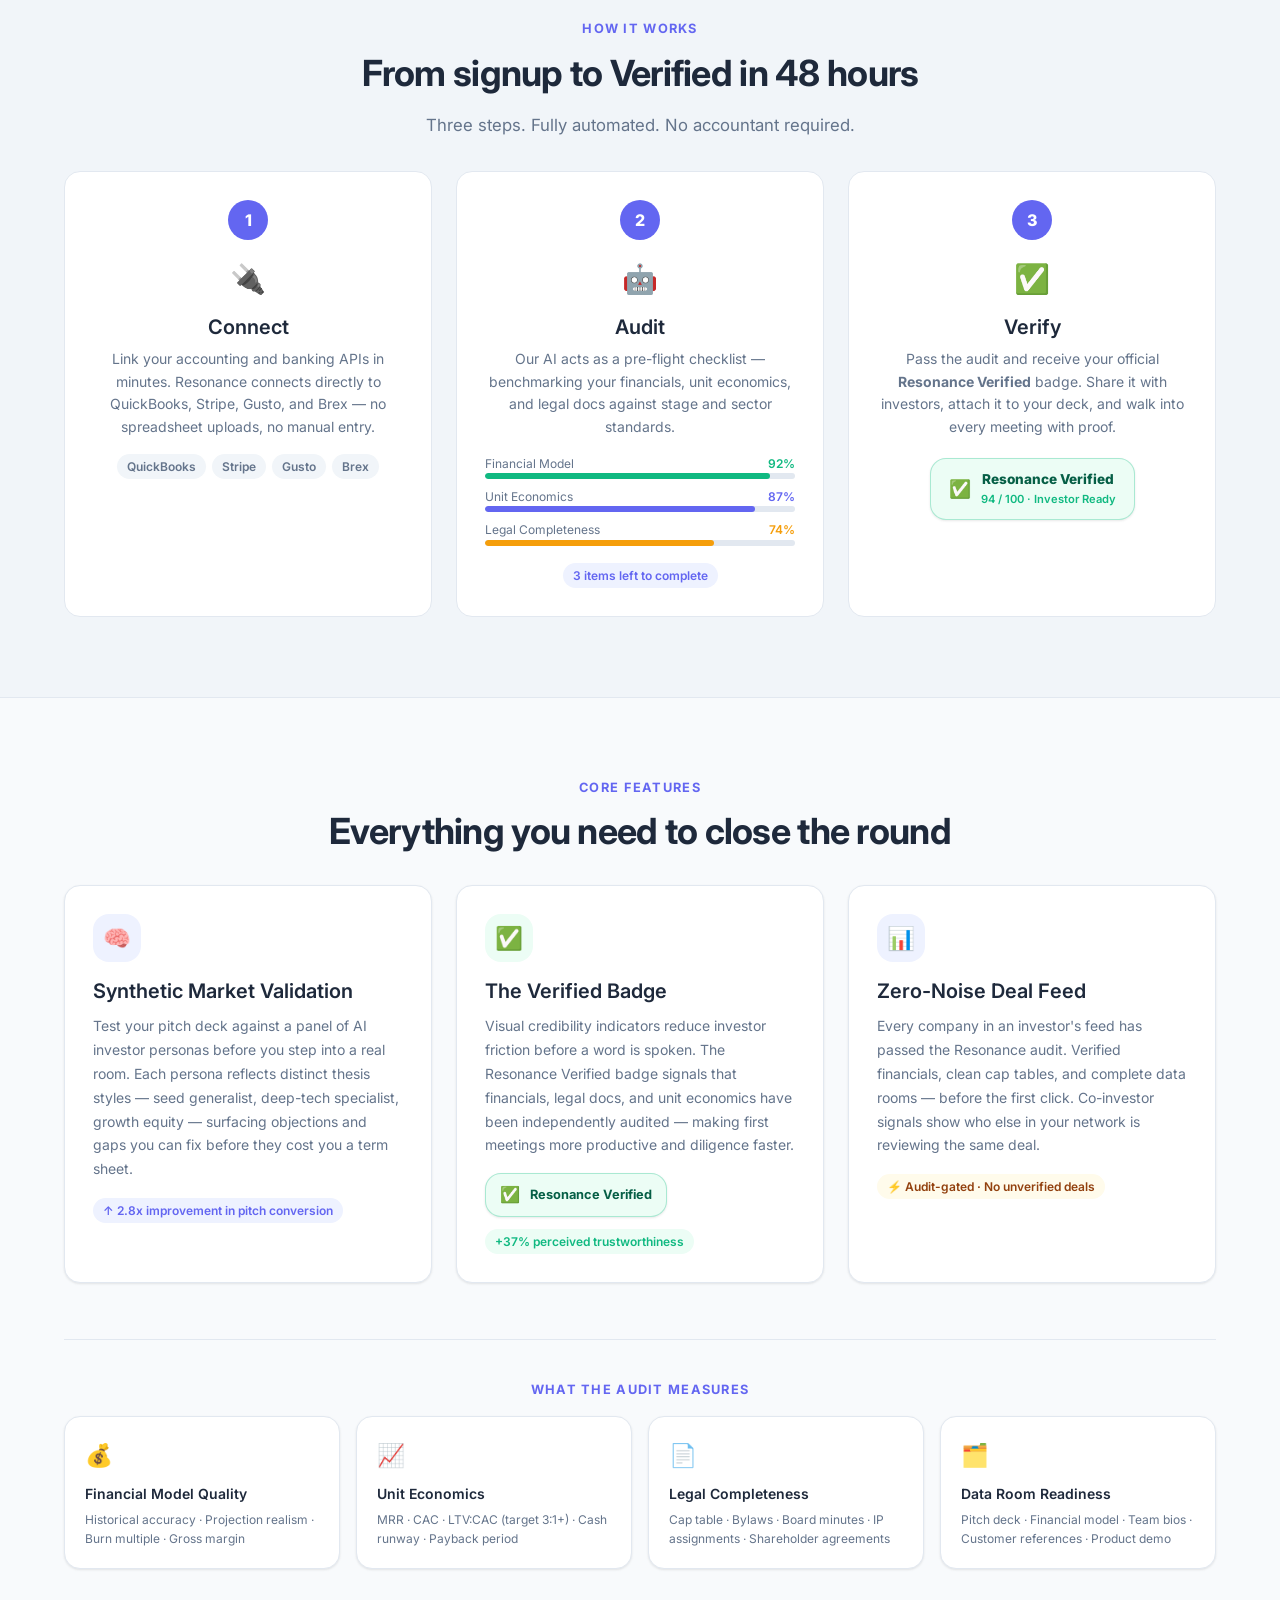
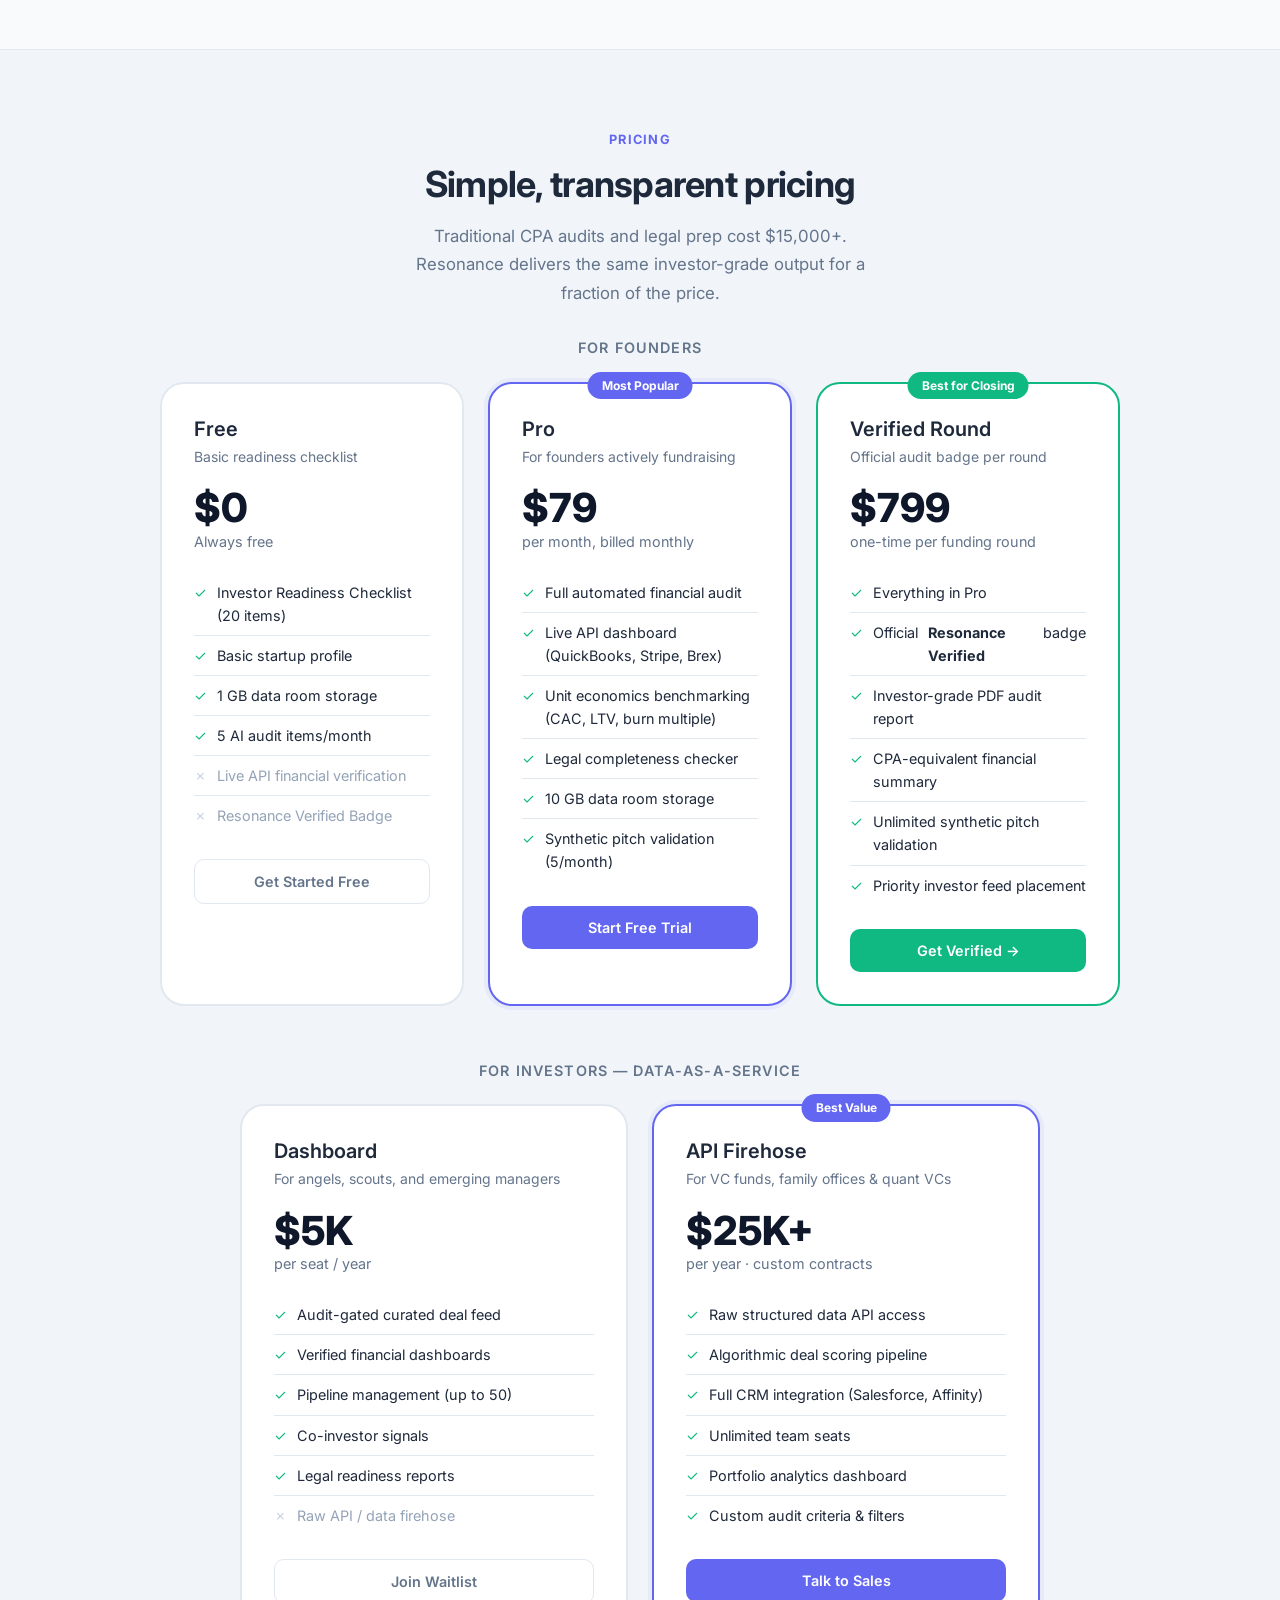
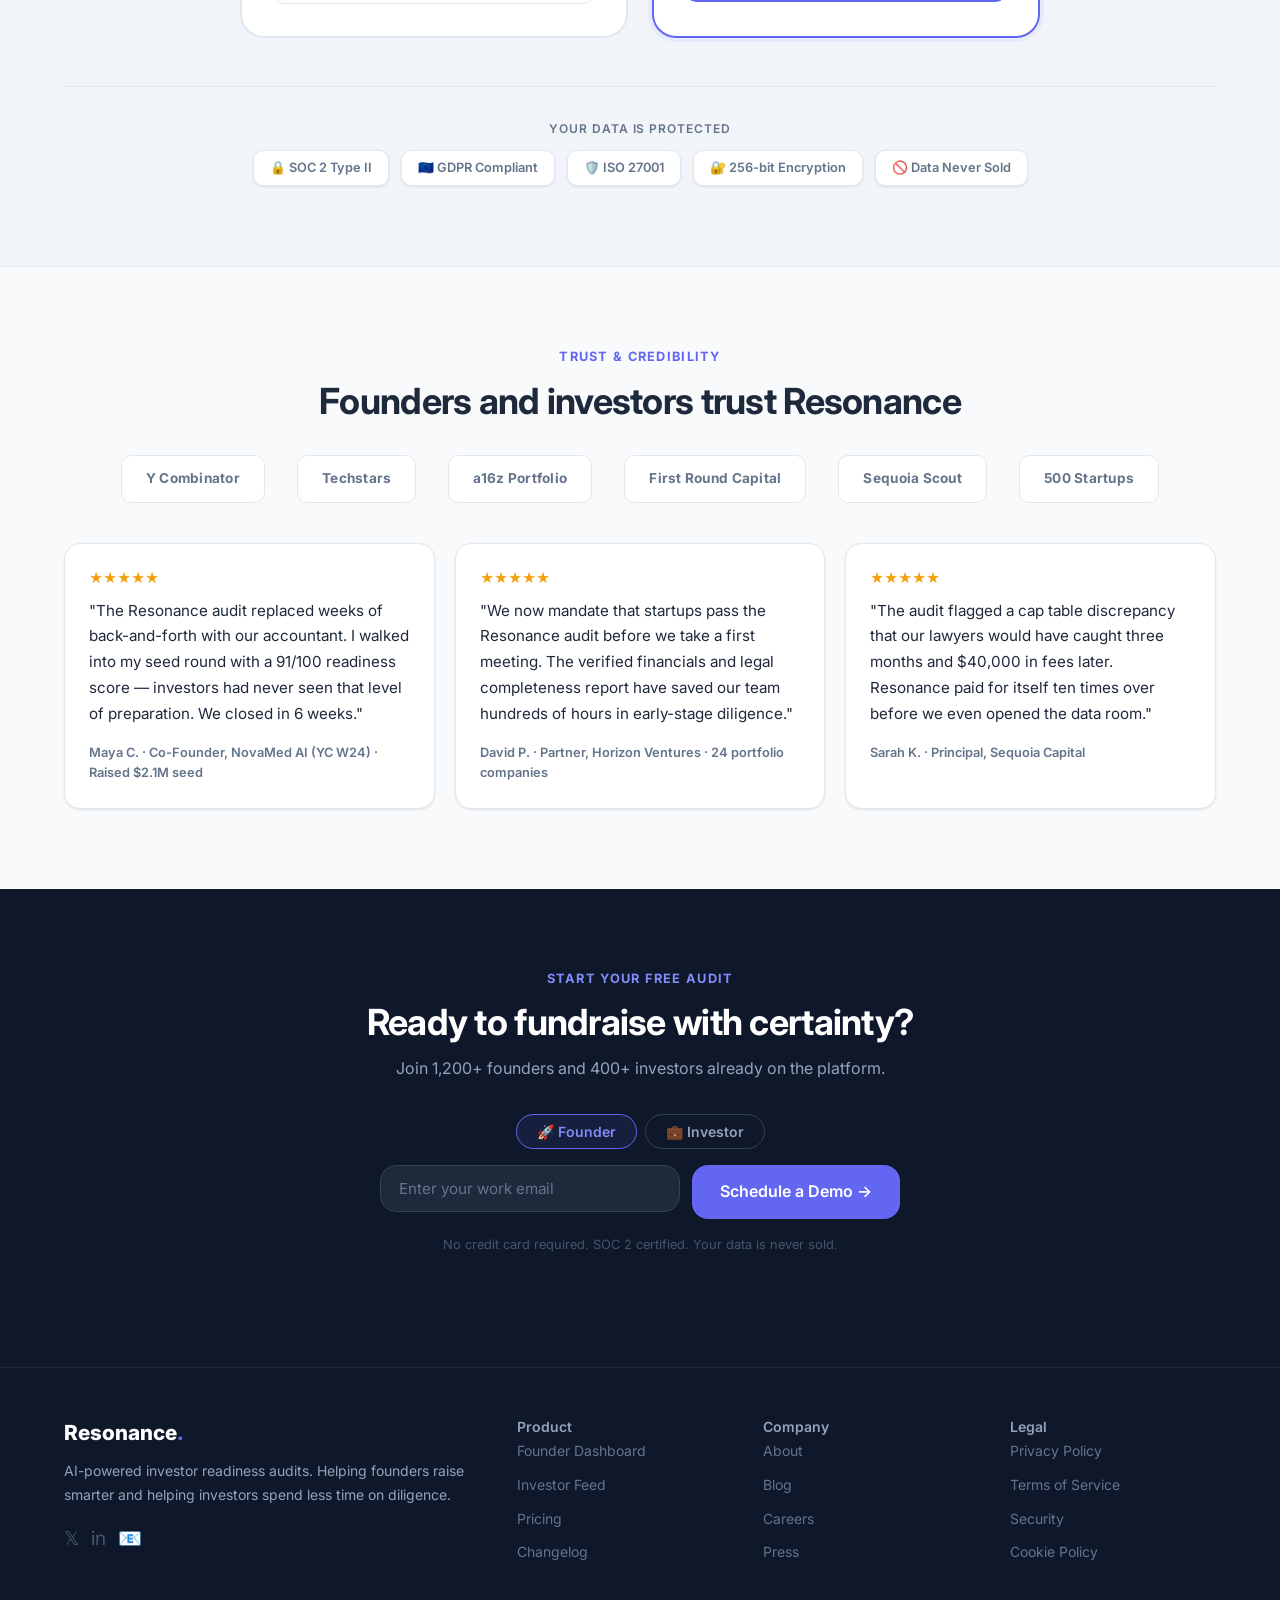
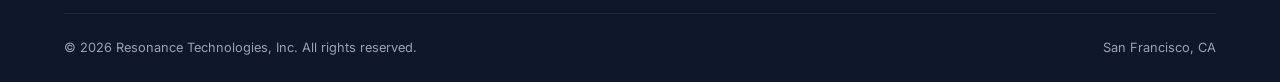
==== commit bfcd550b: "Replace audit CTAs with Calendly demo link Replaced all "Start Free Audit" / "Start Your Free Readin" ====
--- a/index.html
+++ b/index.html
@@ -20,7 +20,7 @@
     </div>
     <div class="flex gap-3 items-center">
       <a href="login.html" class="btn btn-ghost btn-sm">Sign In</a>
-      <a href="#waitlist" class="btn btn-primary btn-sm">Start Free Audit</a>
+      <a href="https://calendly.com/ss4438-cornell" class="btn btn-primary btn-sm">Schedule a demo</a>
     </div>
   </div>
 </nav>
@@ -44,8 +44,8 @@
       Resonance's AI audit engine benchmarks your financials, validates your data room, and issues a Verified badge that investors trust. No guesswork. No wasted pitches.
     </p>
     <div class="hero-cta" style="justify-content:center; margin-bottom:28px;">
-      <a href="#waitlist" class="btn btn-primary btn-lg">
-        Start Your Free Readiness Audit →
+      <a href="https://calendly.com/ss4438-cornell" class="btn btn-primary btn-lg">
+        Schedule a Demo →
       </a>
     </div>
 
@@ -525,9 +525,9 @@
         placeholder="Enter your work email"
         required
       />
-      <button type="submit" class="btn btn-primary btn-lg">
-        Start Your Free Readiness Audit →
-      </button>
+      <a href="https://calendly.com/ss4438-cornell" class="btn btn-primary btn-lg">
+        Schedule a Demo →
+      </a>
     </form>
 
     <p style="margin-top:16px; font-size:0.8rem; color:#475569;">
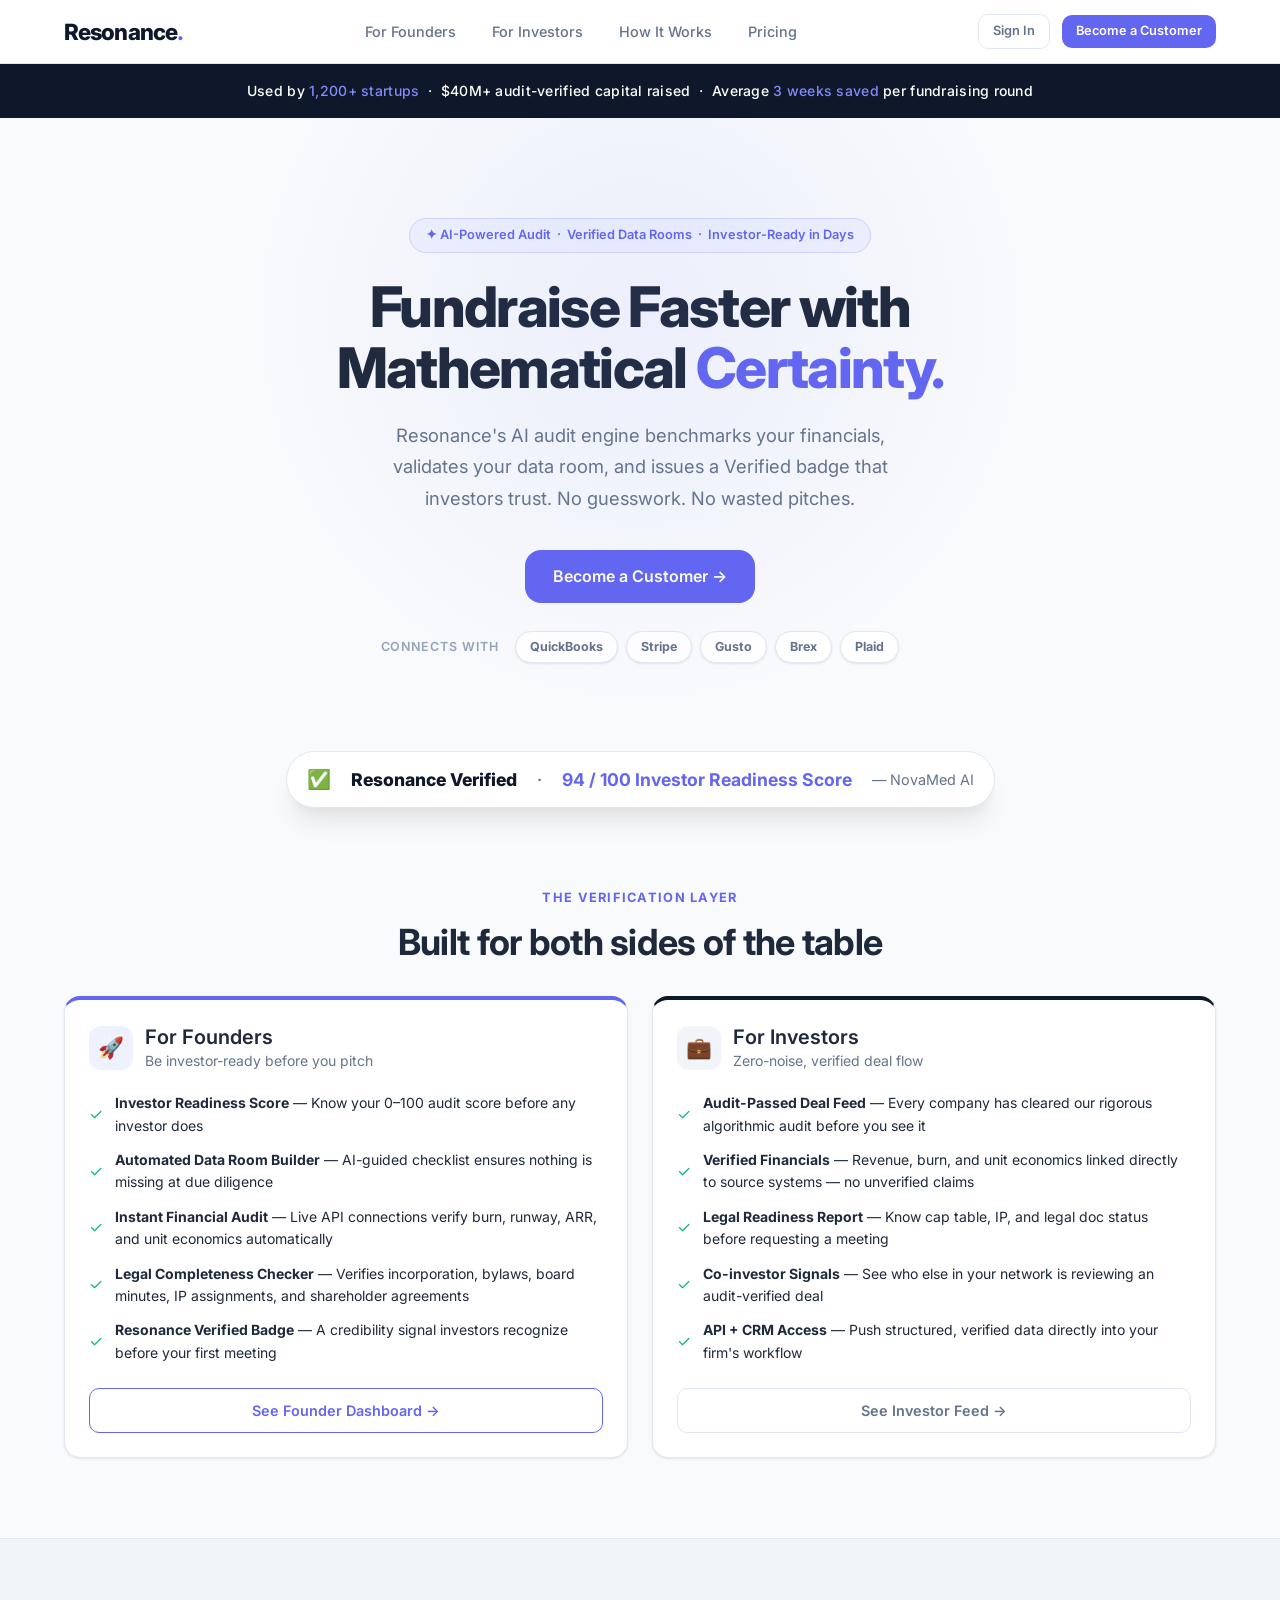
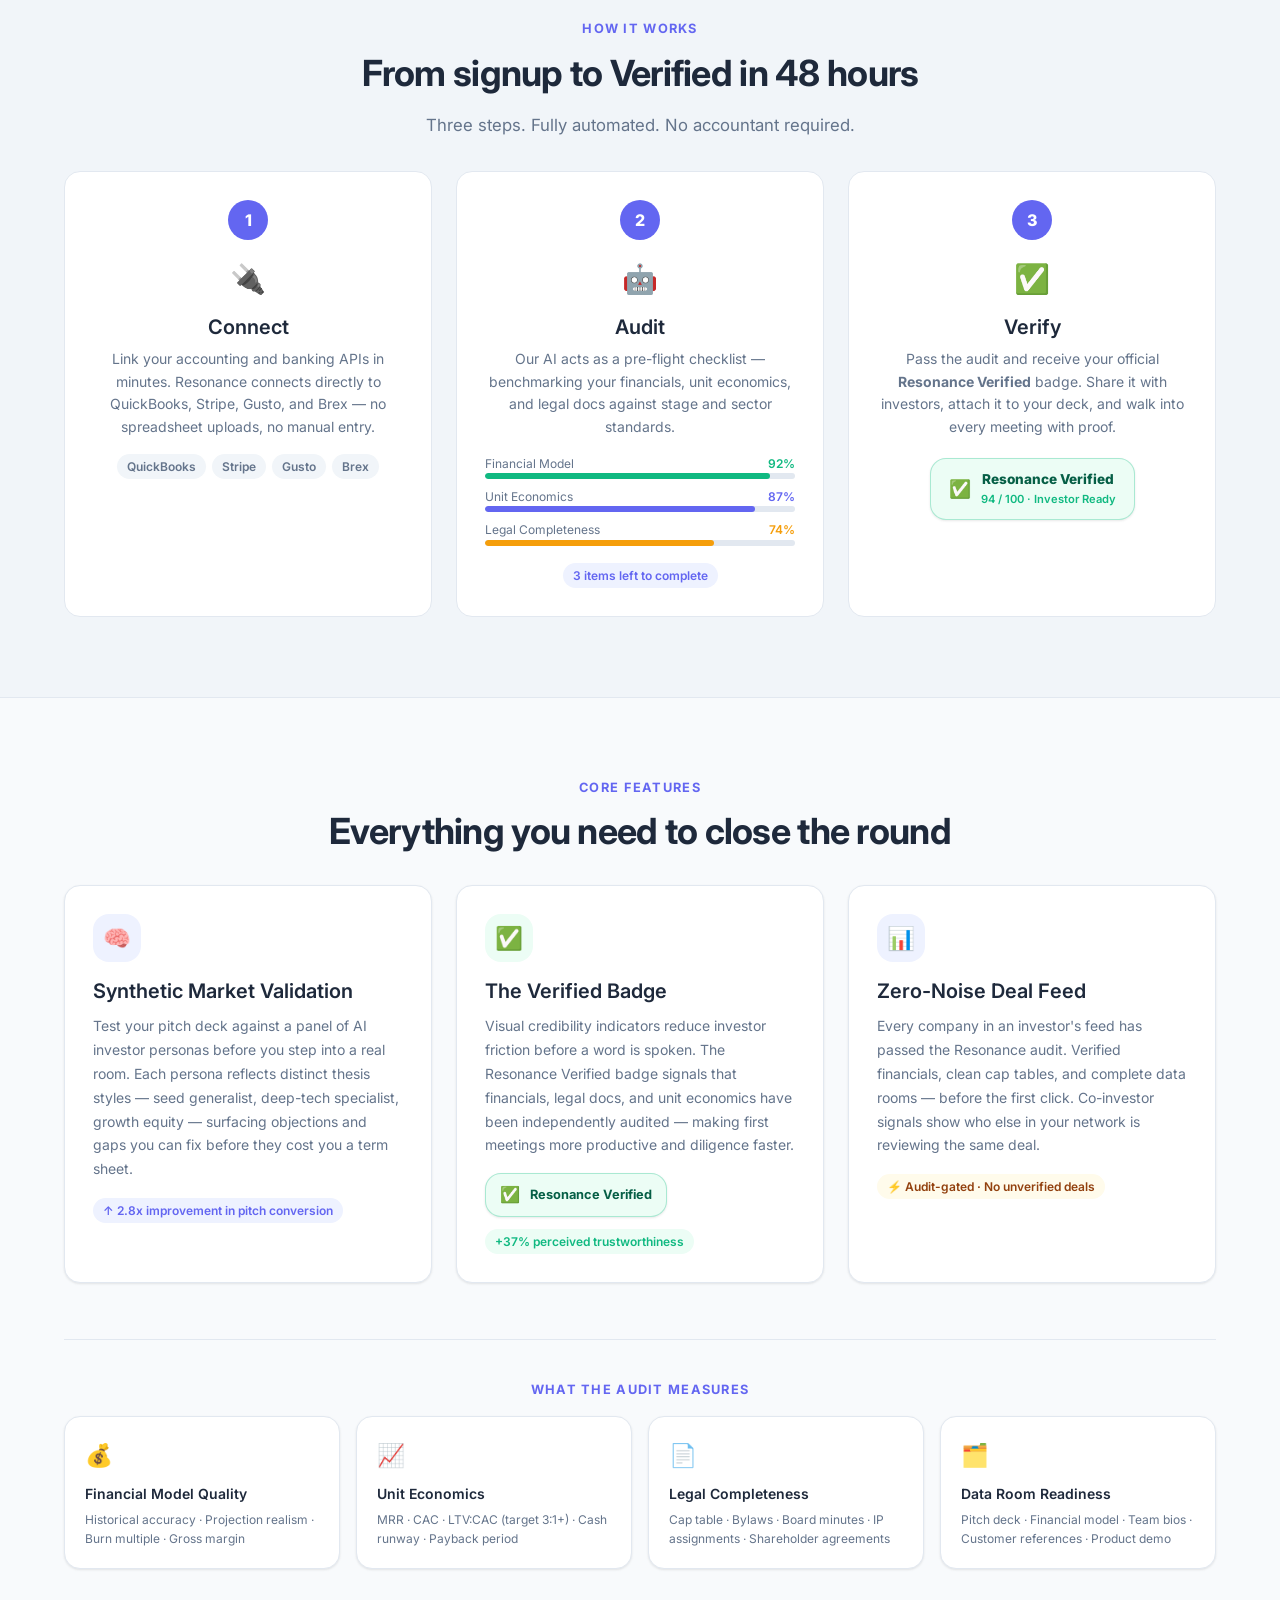
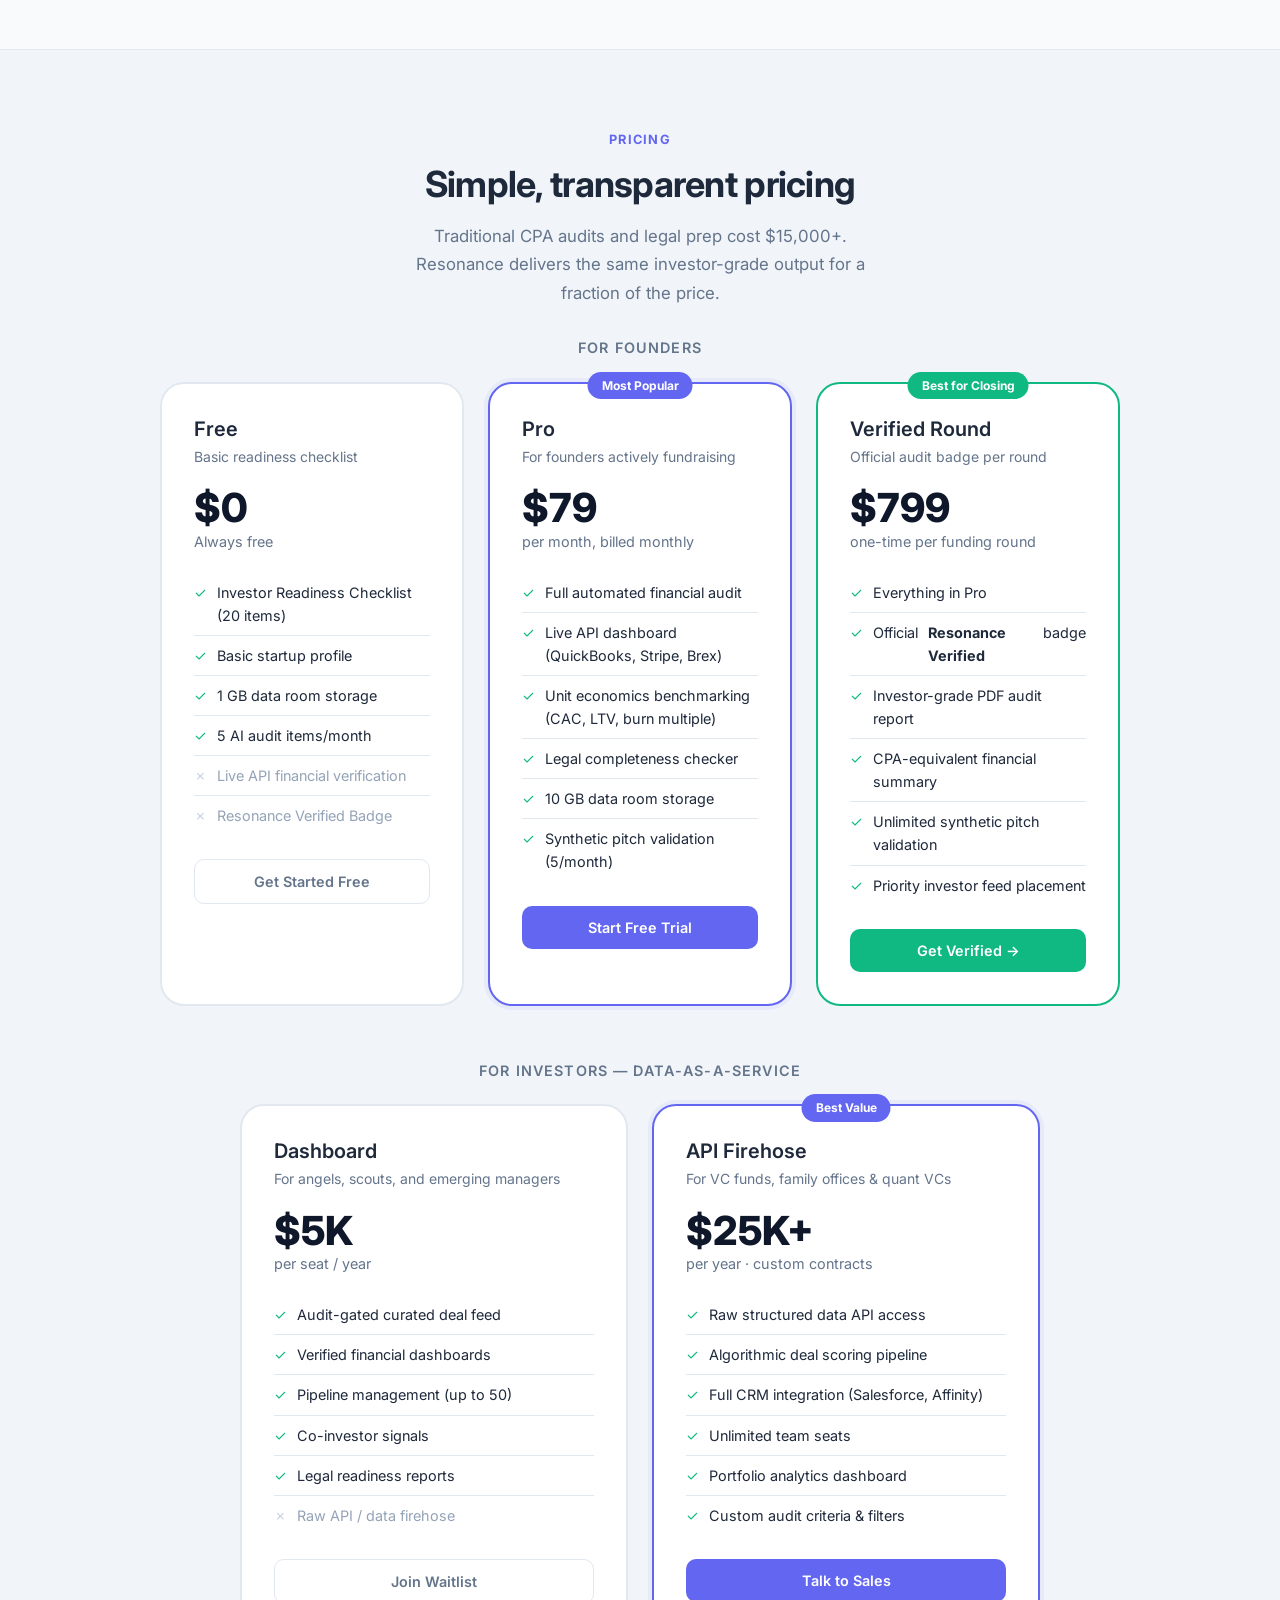
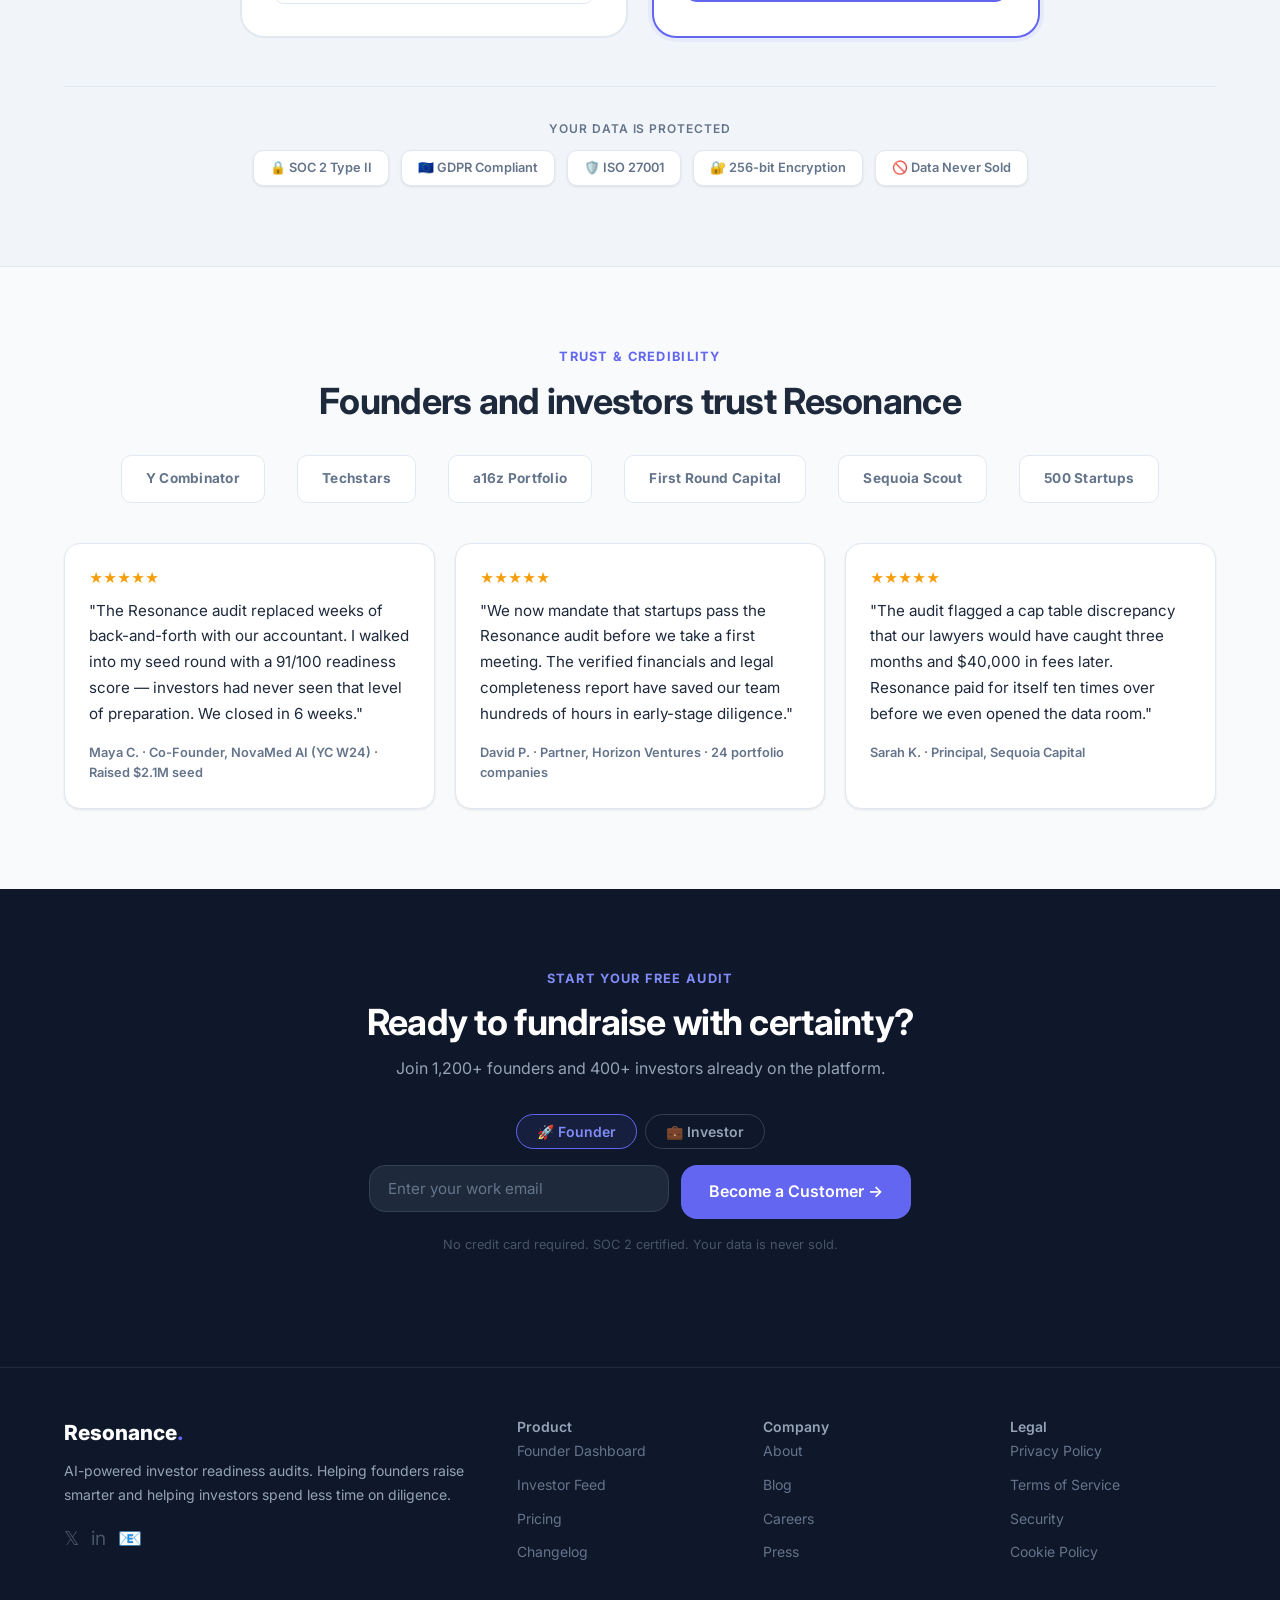
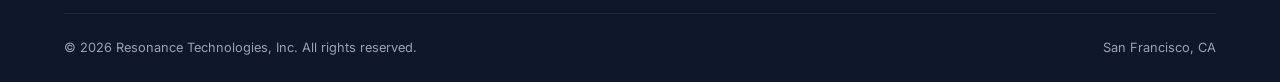
==== commit f978028b: "Update CTA buttons from "Schedule a Demo" to "Become a Customer" Co-Authored-By: Claude Sonnet 4.6 <" ====
--- a/index.html
+++ b/index.html
@@ -20,7 +20,7 @@
     </div>
     <div class="flex gap-3 items-center">
       <a href="login.html" class="btn btn-ghost btn-sm">Sign In</a>
-      <a href="https://calendly.com/ss4438-cornell" class="btn btn-primary btn-sm">Schedule a demo</a>
+      <a href="https://calendly.com/ss4438-cornell" class="btn btn-primary btn-sm">Become a Customer</a>
     </div>
   </div>
 </nav>
@@ -45,7 +45,7 @@
     </p>
     <div class="hero-cta" style="justify-content:center; margin-bottom:28px;">
       <a href="https://calendly.com/ss4438-cornell" class="btn btn-primary btn-lg">
-        Schedule a Demo →
+        Become a Customer →
       </a>
     </div>
 
@@ -526,7 +526,7 @@
         required
       />
       <a href="https://calendly.com/ss4438-cornell" class="btn btn-primary btn-lg">
-        Schedule a Demo →
+        Become a Customer →
       </a>
     </form>
 
